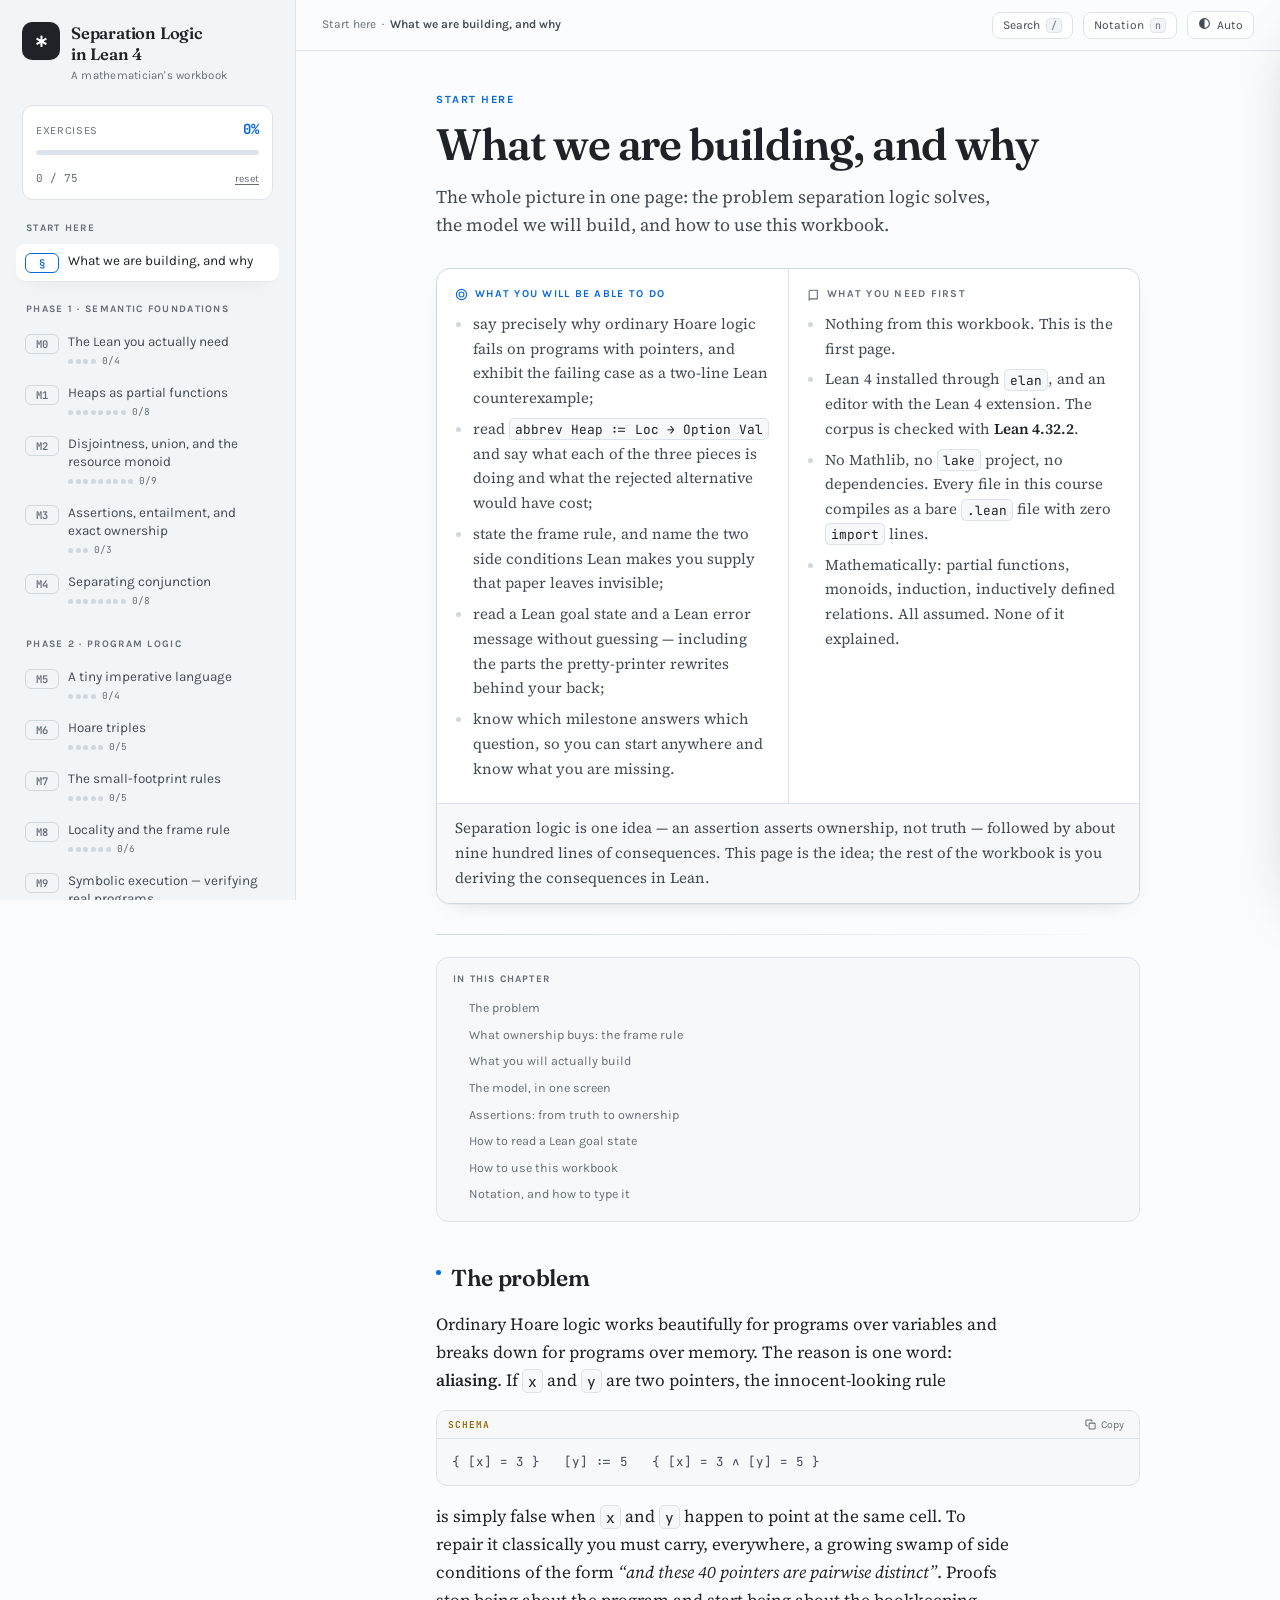
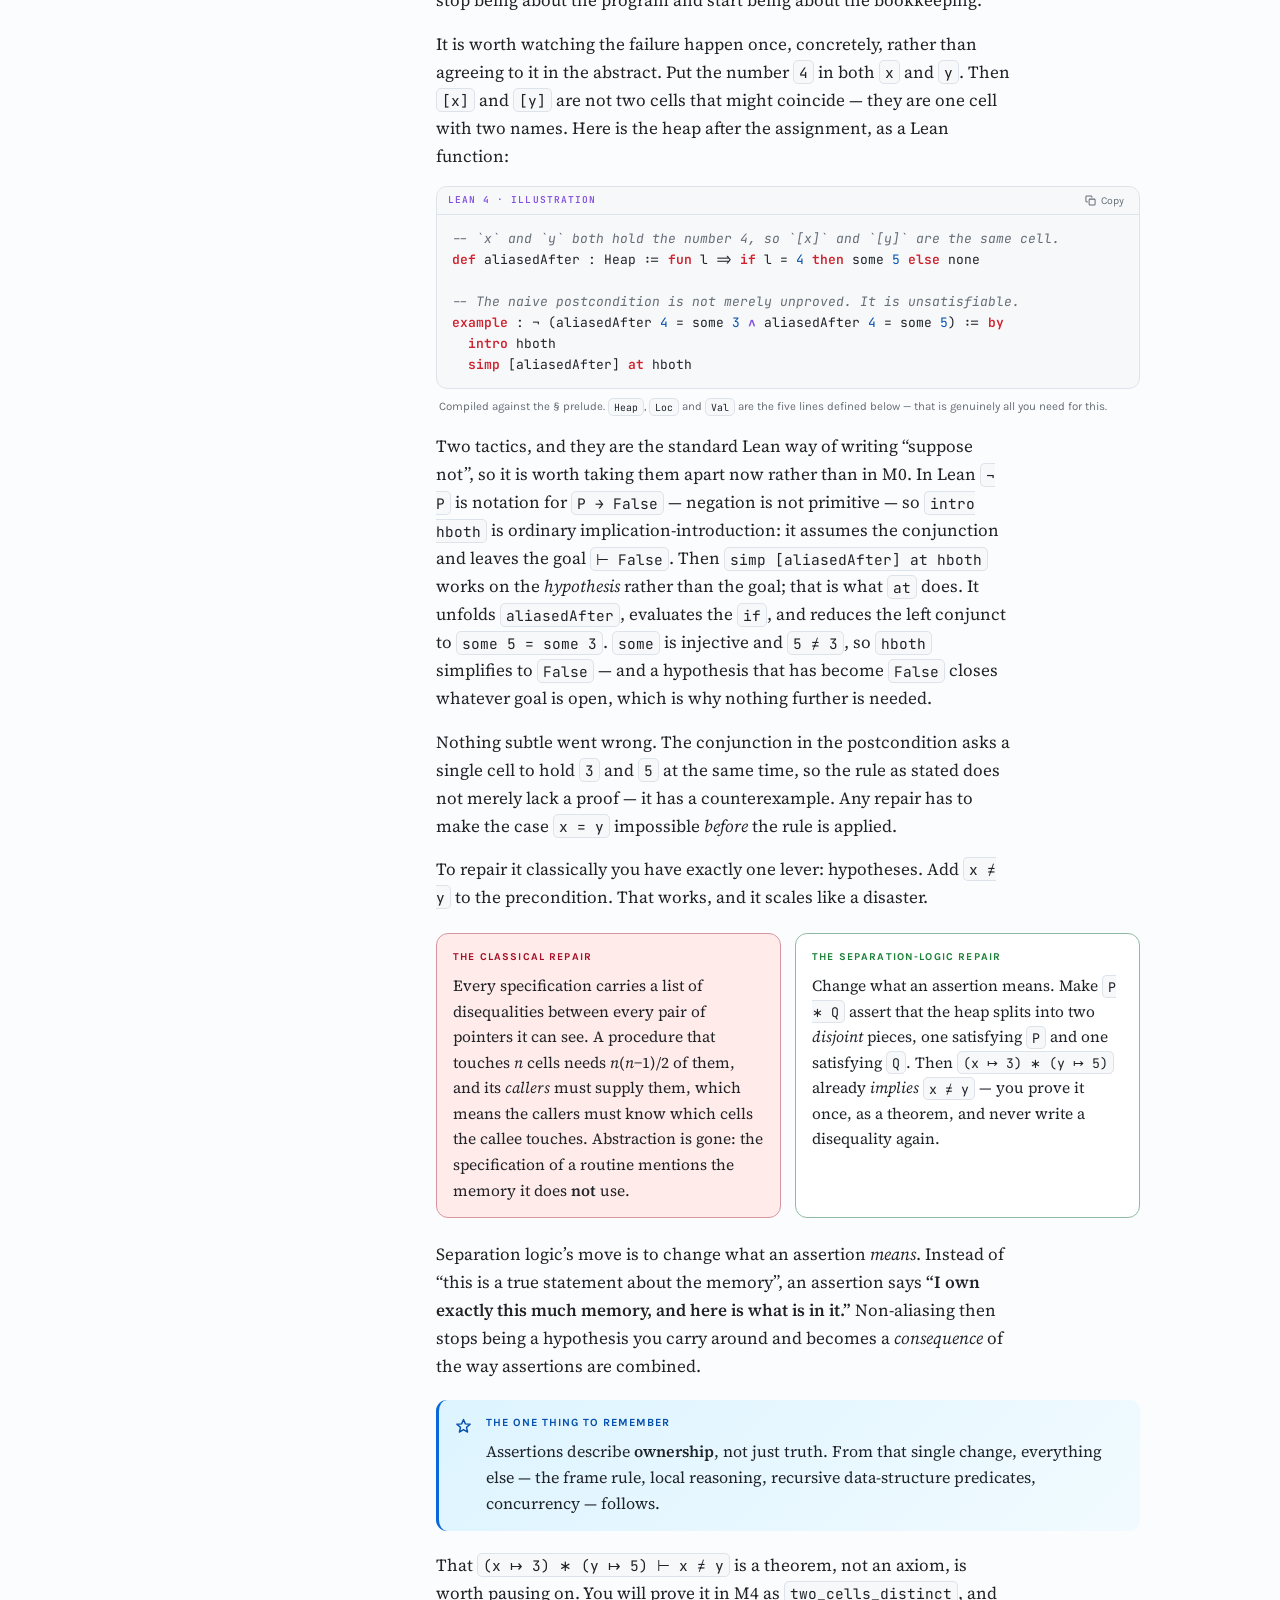
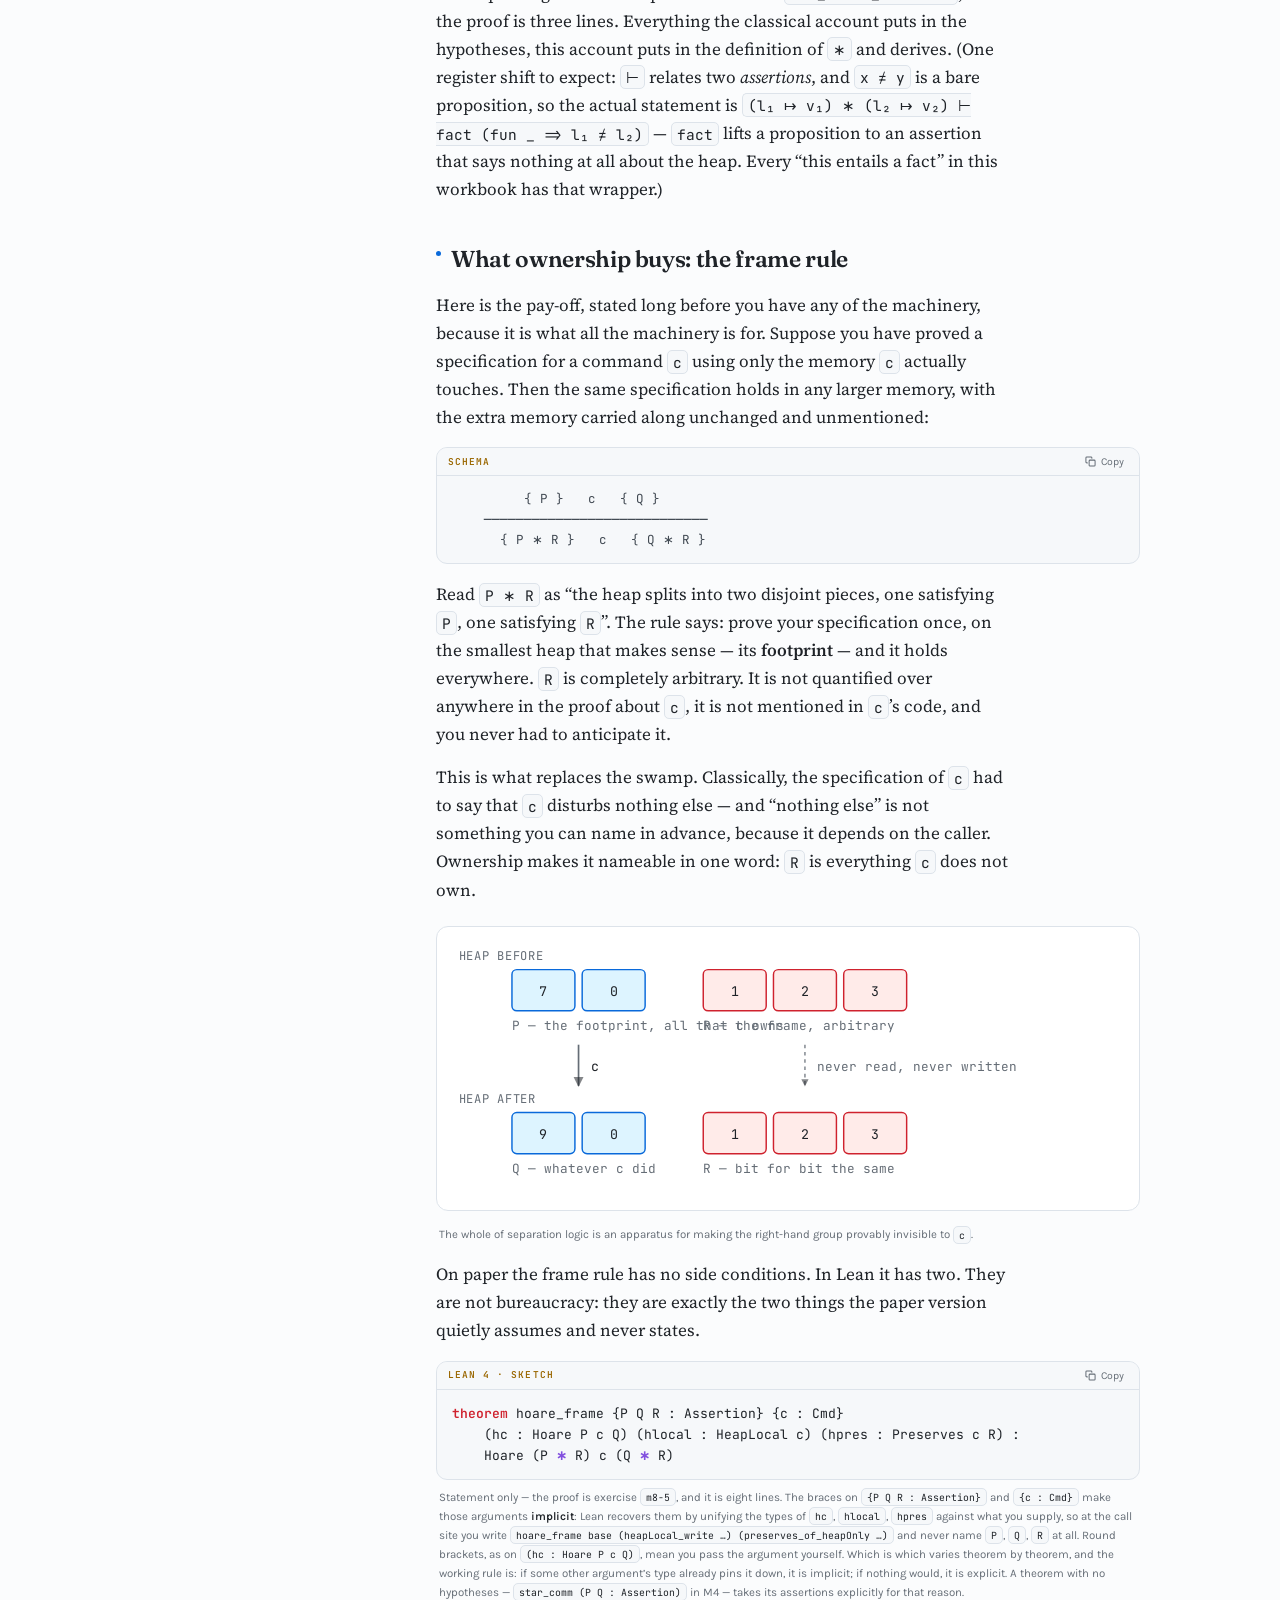
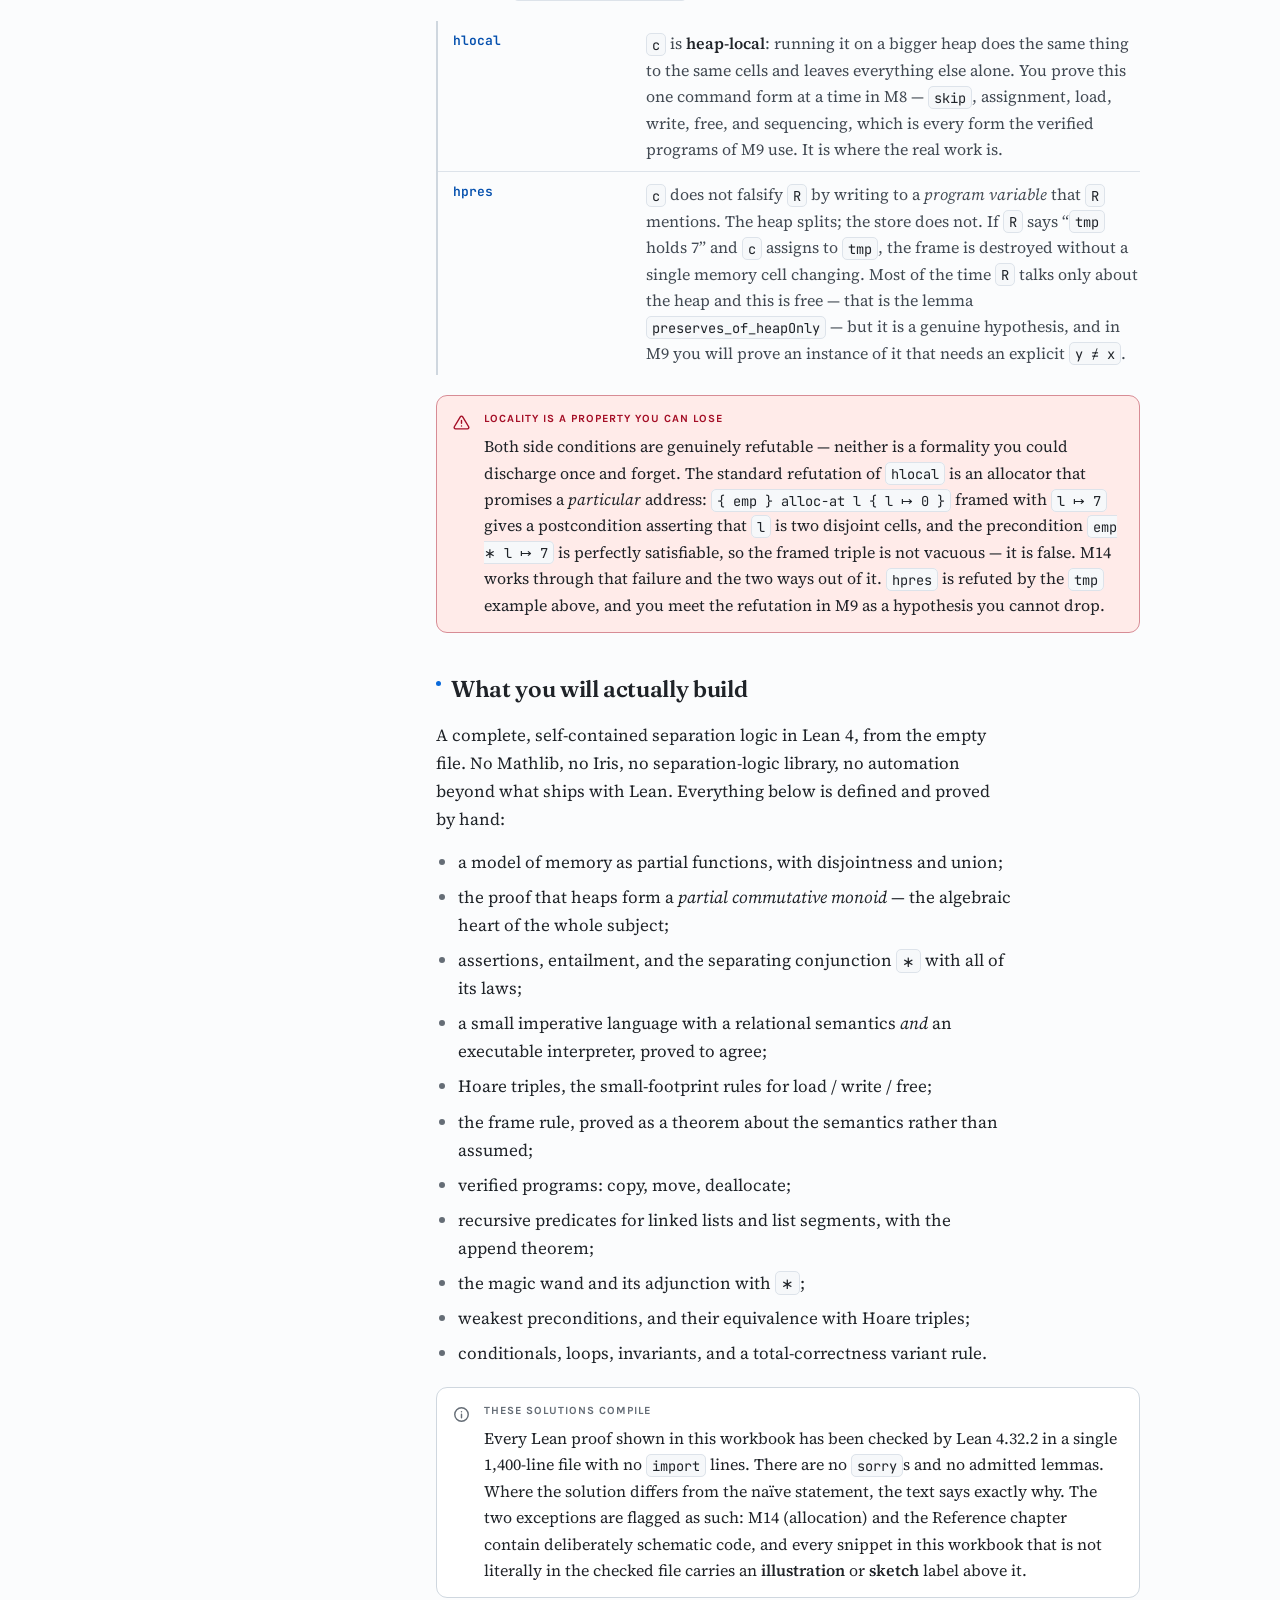
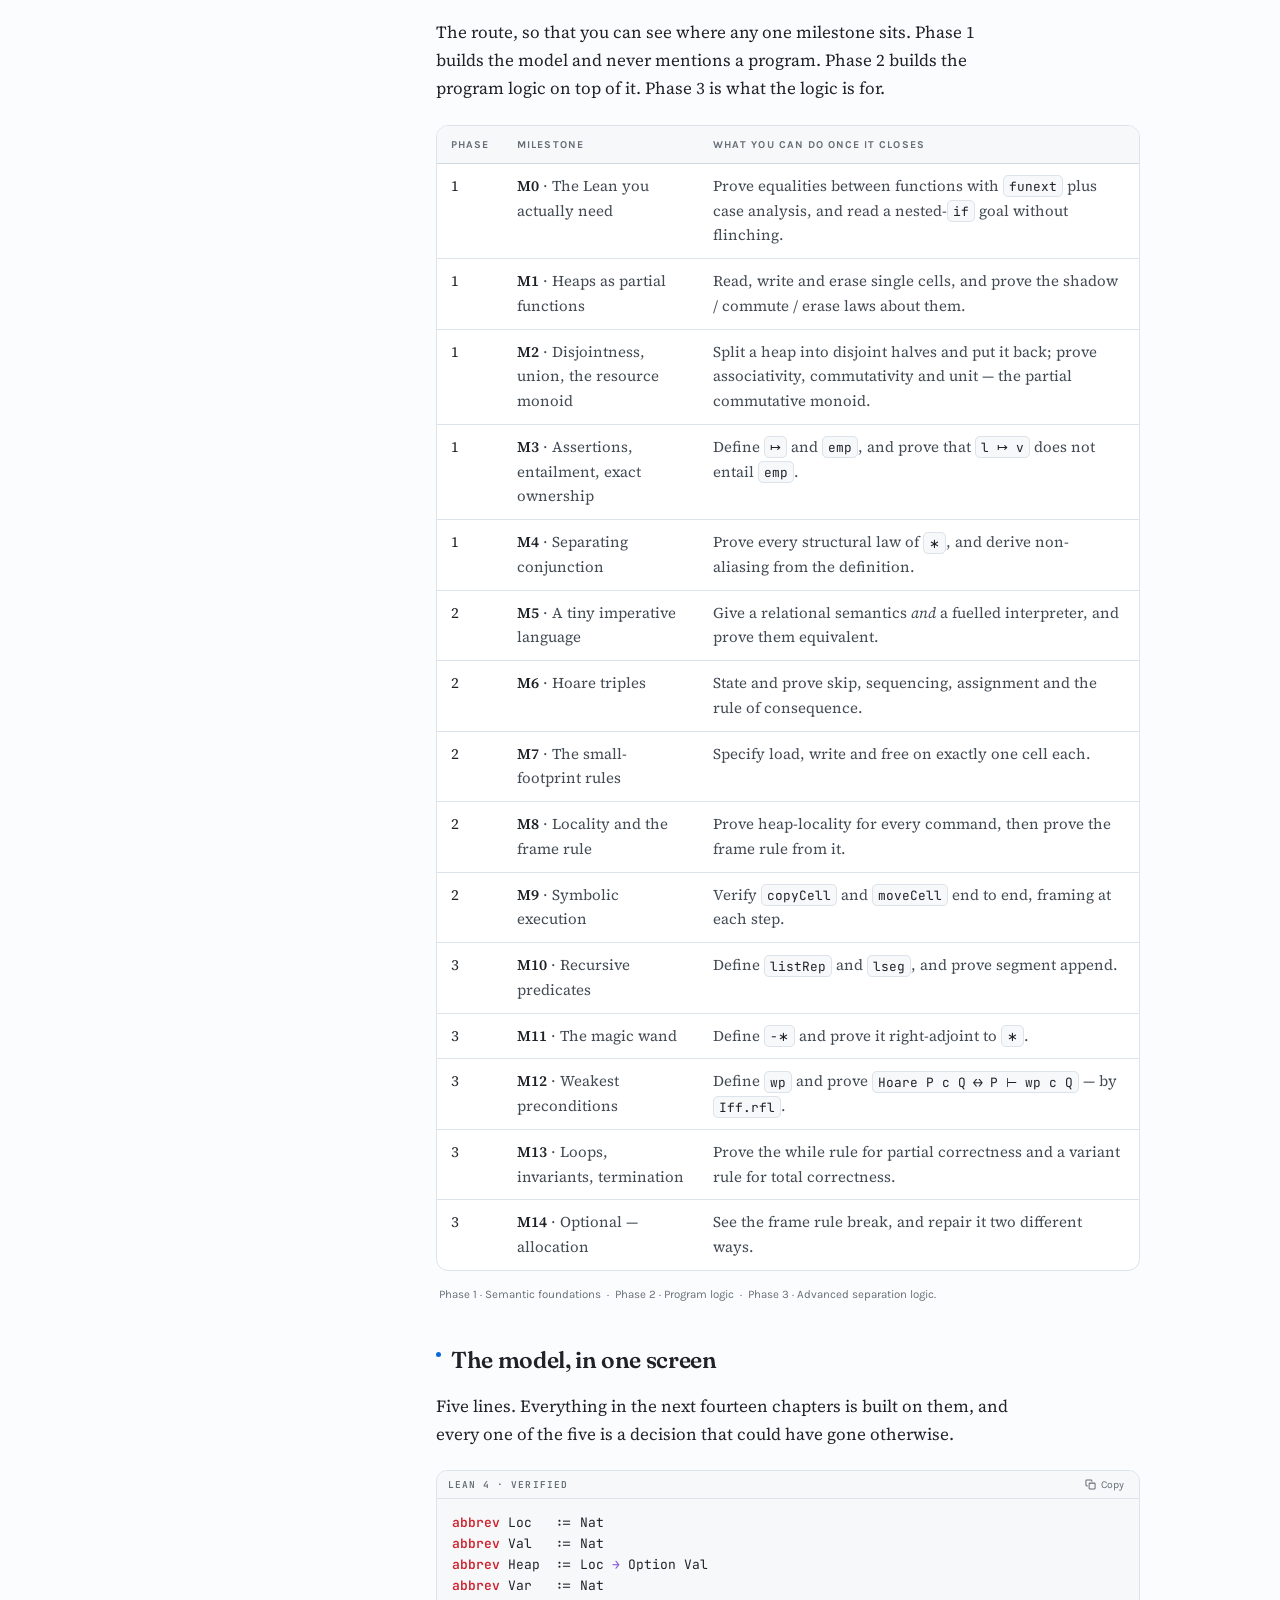
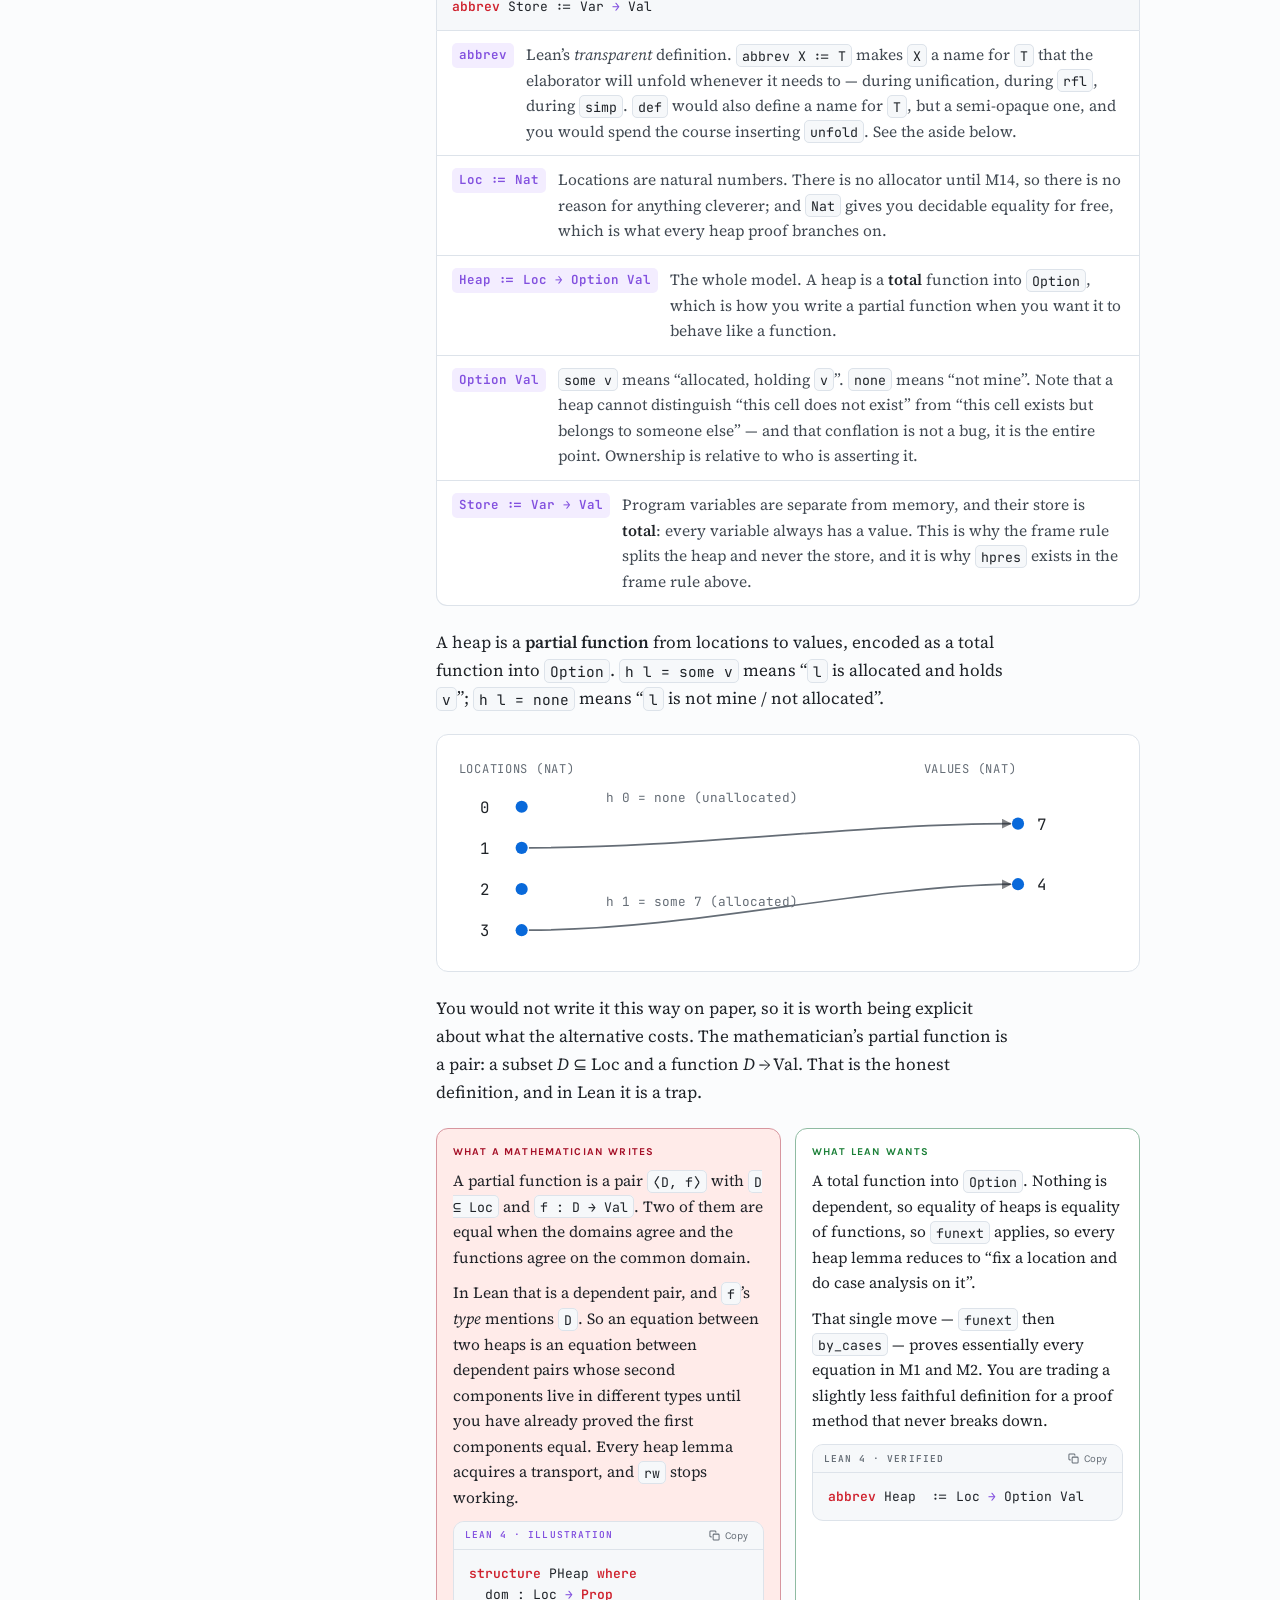
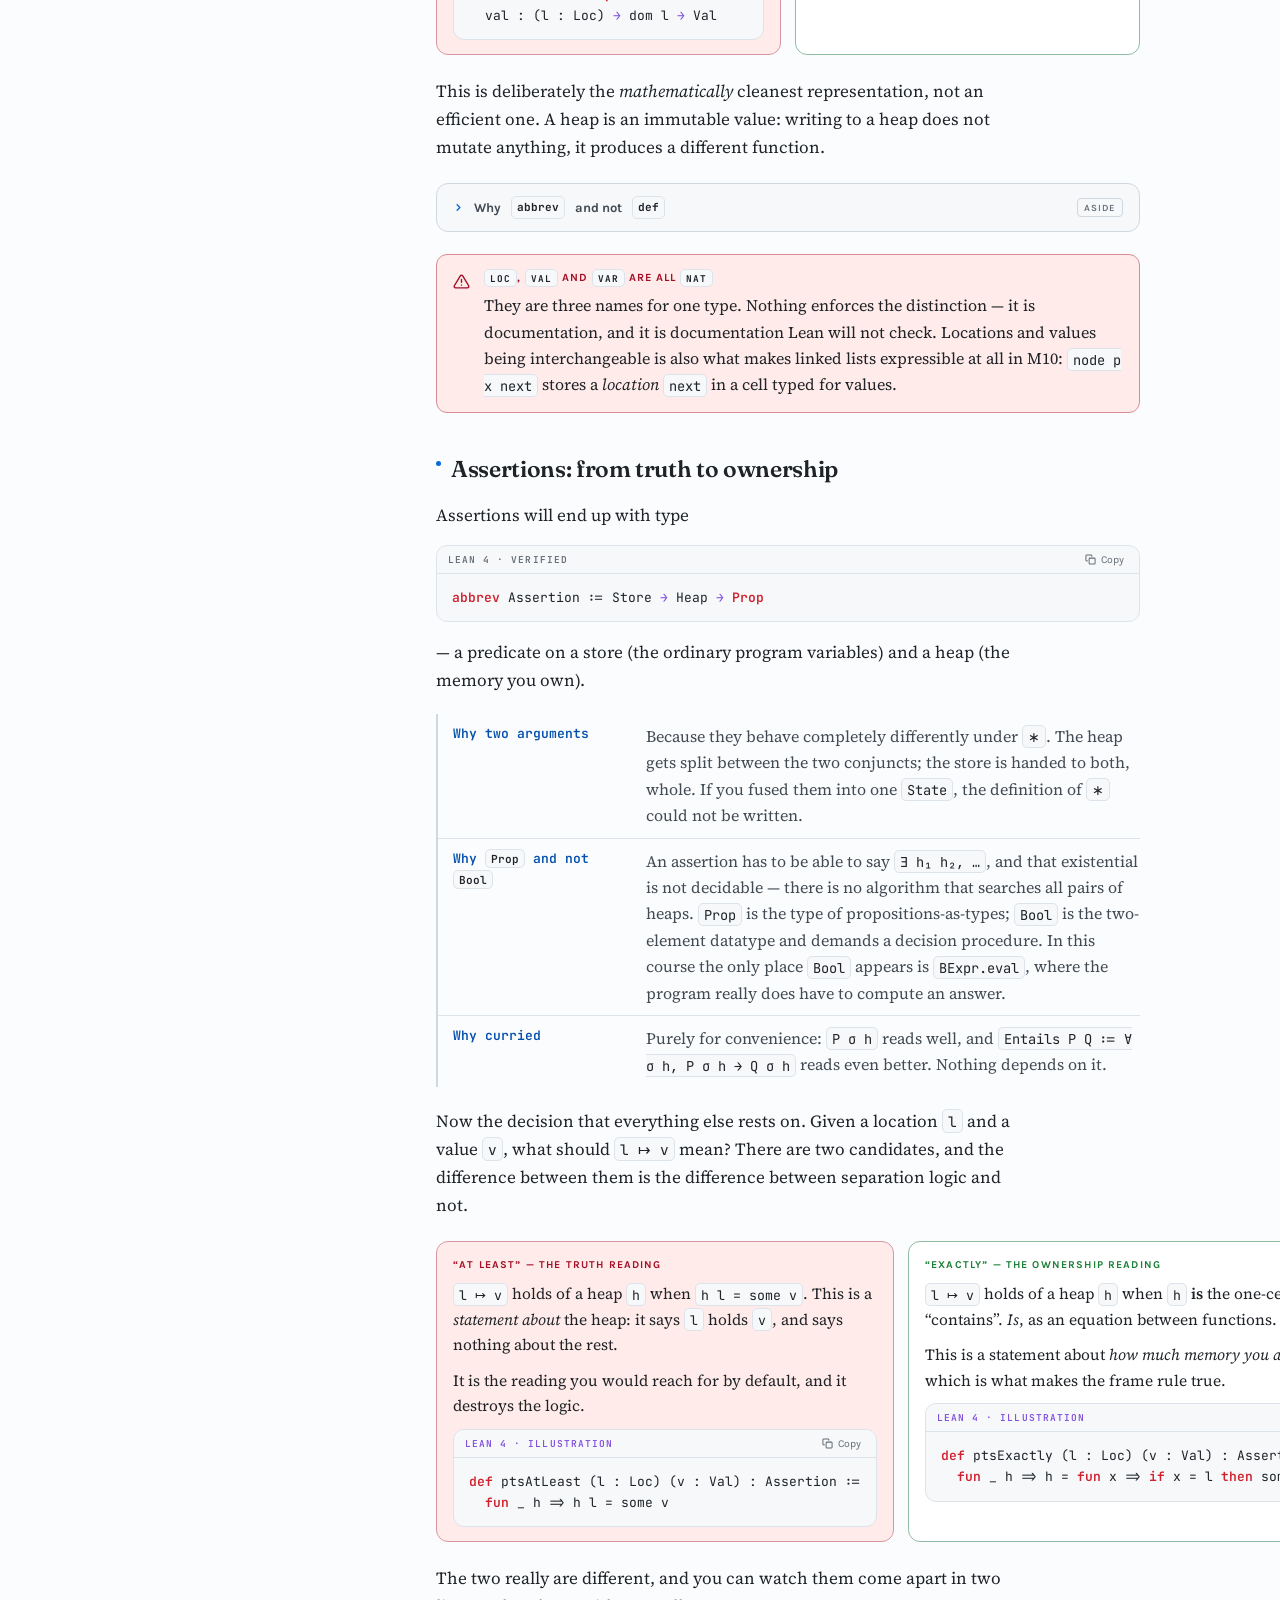
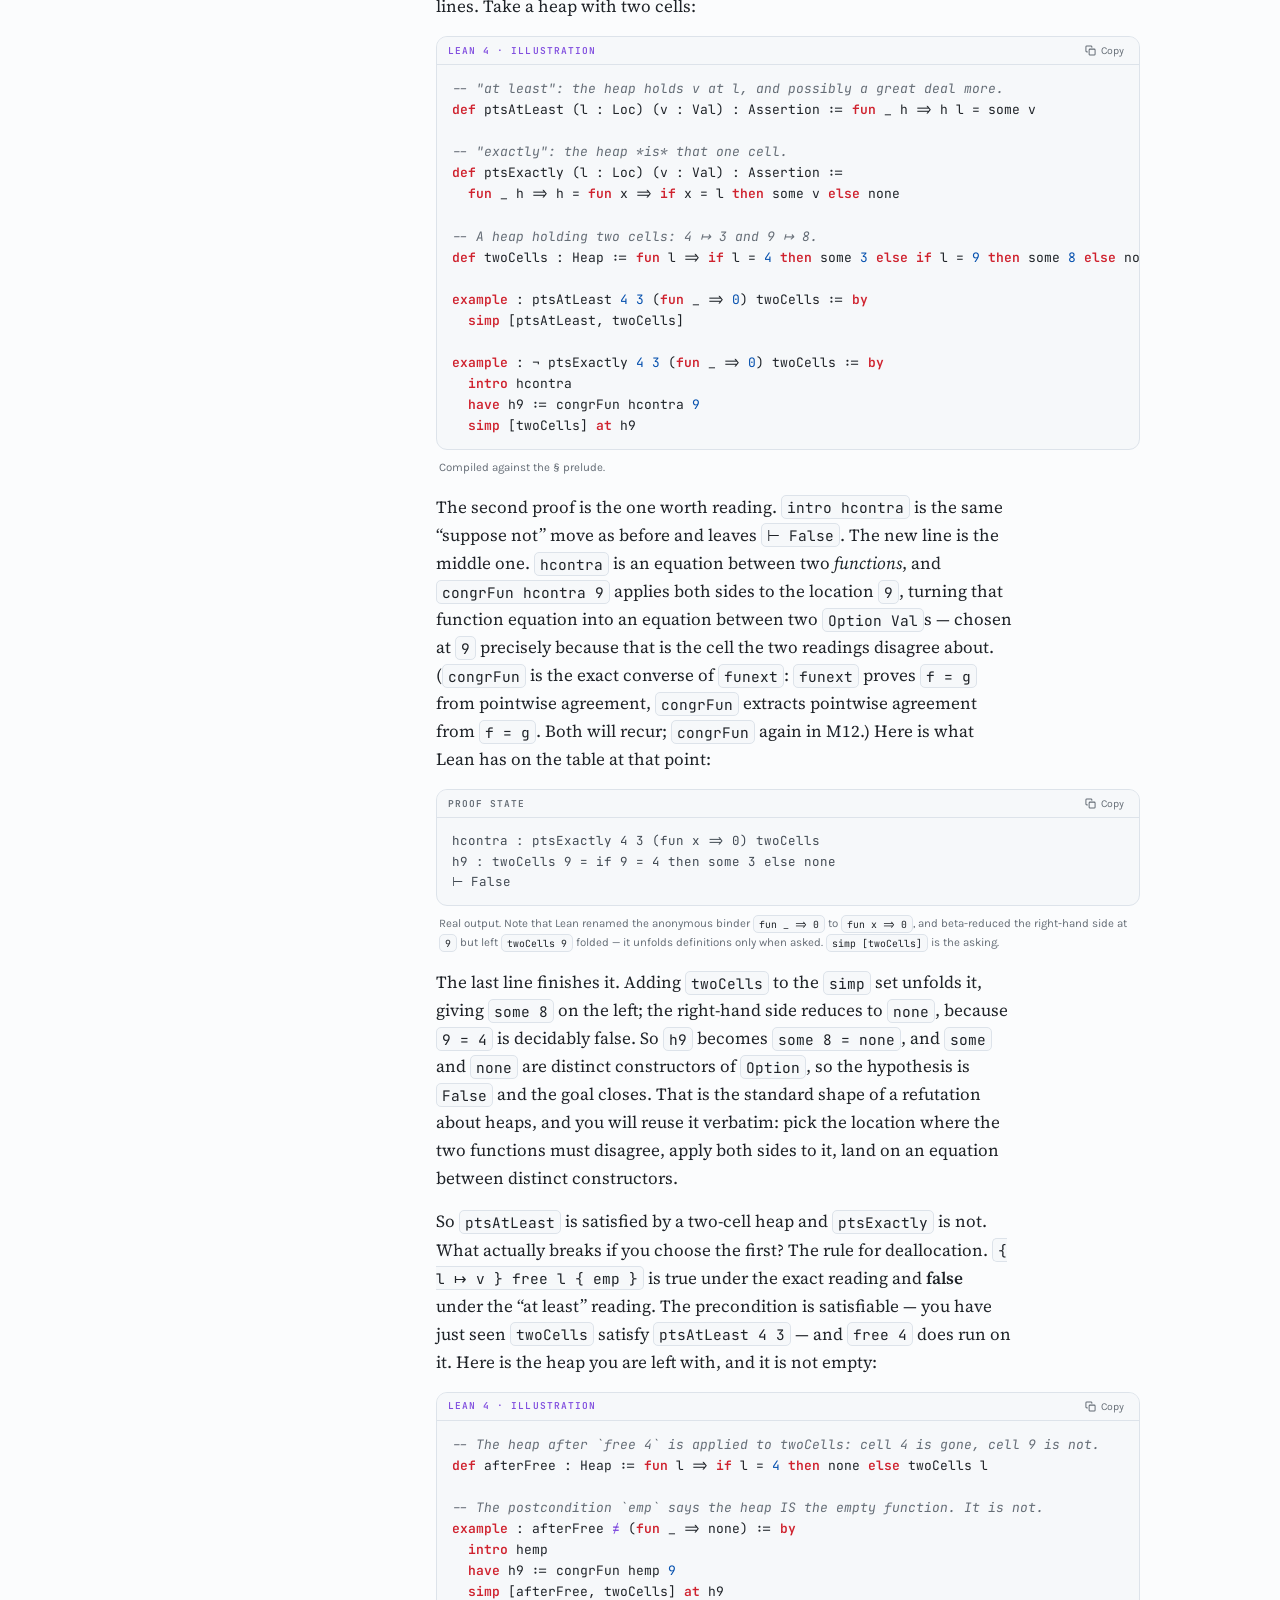
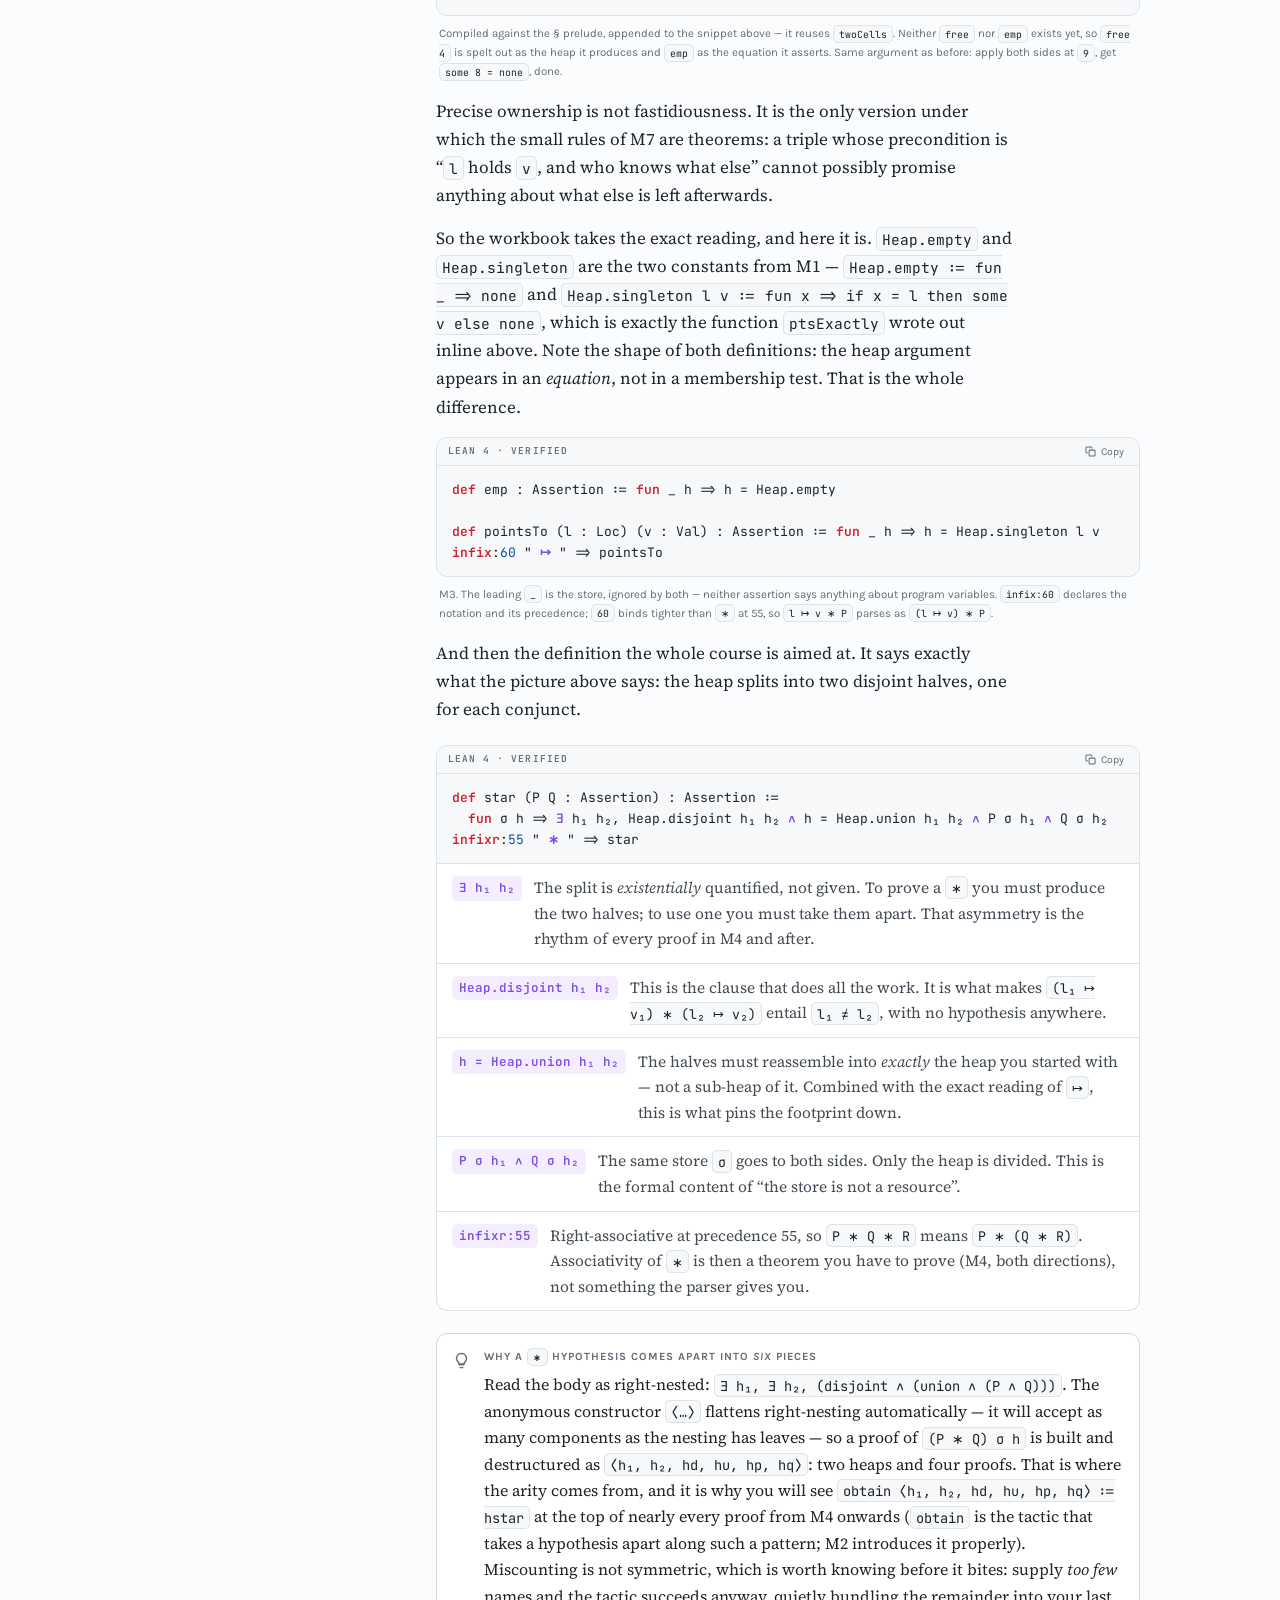
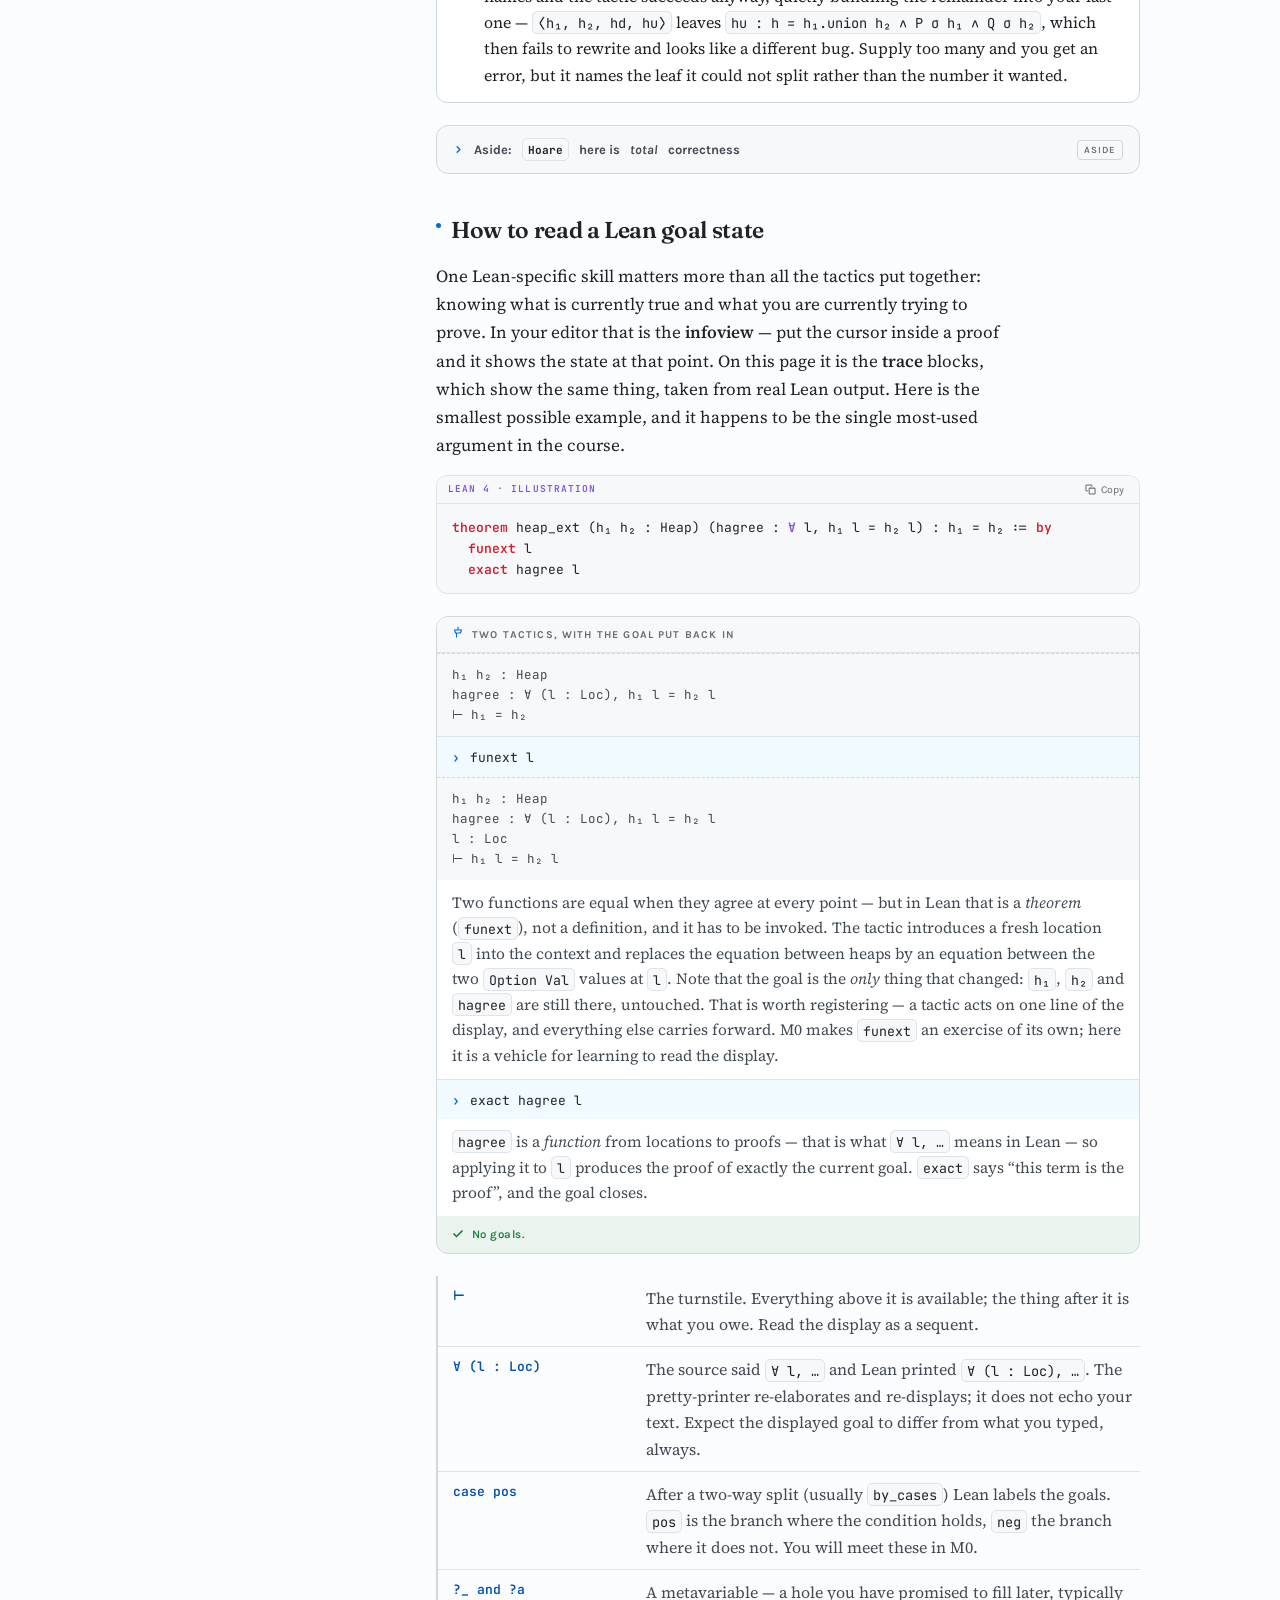
==== site/index.html @ a3e6400d "Separation logic workbook: multi-file site with deeply expanded chapters Converts the single 225 KB " ====
<!DOCTYPE html>
<html lang="en">
<head>
<meta charset="utf-8">
<meta name="viewport" content="width=device-width, initial-scale=1">
<title>Separation Logic in Lean — a mathematician's workbook</title>
<link rel="preconnect" href="https://fonts.googleapis.com">
<link rel="preconnect" href="https://fonts.gstatic.com" crossorigin>
<link href="https://fonts.googleapis.com/css2?family=Fraunces:opsz,wght@9..144,500;9..144,600;9..144,700&family=Source+Serif+4:ital,opsz,wght@0,8..60,400;0,8..60,600;1,8..60,400&family=Karla:wght@400;600;700&family=JetBrains+Mono:wght@400;600&display=swap" rel="stylesheet">
<link rel="stylesheet" href="assets/base.css">
<link rel="stylesheet" href="assets/blocks.css">
</head>
<body>

<div class="app">

  <aside class="rail" id="rail">
    <div class="brand">
      <div class="mark">∗</div>
      <div>
        <h1>Separation Logic<br>in Lean 4</h1>
        <p>A mathematician's workbook</p>
      </div>
    </div>

    <div class="prog">
      <div class="prog-top"><span>Exercises</span><b id="pct">0%</b></div>
      <div class="bar"><i id="pbar"></i></div>
      <div class="prog-top" style="margin-top:8px;text-transform:none;letter-spacing:0">
        <span id="pcount" style="font-family:var(--mono);font-size:11px">0 / 0</span>
        <button class="prog-reset" id="reset">reset</button>
      </div>
      <div id="storeNote" style="display:none;margin-top:8px;font-family:var(--sans);font-size:10px;color:var(--ink-3);line-height:1.4">
        Persistent storage unavailable here — progress lasts for this session only.
      </div>
    </div>

    <nav id="nav"></nav>
  </aside>

  <main class="main">
    <div class="topbar">
      <button class="tb-btn railToggle" id="railToggle" aria-label="Menu">☰</button>
      <div class="crumb" id="crumb"></div>
      <button class="tb-btn" id="find">Search <kbd>/</kbd></button>
      <button class="tb-btn" id="notation">Notation <kbd>n</kbd></button>
      <button class="tb-btn" id="theme"><span id="themeIcon"></span><span id="themeLabel">Auto</span></button>
      <div class="readbar"><i id="read"></i></div>
    </div>
    <div class="wrap" id="content"></div>
  </main>
</div>

<div class="scrim" id="scrim"></div>
<div class="finder" id="finder">
  <input id="q" placeholder="Search milestones, exercises, definitions…" autocomplete="off" spellcheck="false">
  <div class="hits" id="hits"></div>
</div>

<div class="drawer" id="drawer">
  <button class="dr-close" id="drClose" aria-label="Close">×</button>
  <h4>Notation</h4>
  <table>
    <tr><td>h l = some v</td><td>location <code>l</code> is allocated in <code>h</code> and holds <code>v</code></td></tr>
    <tr><td>h l = none</td><td>location <code>l</code> is not in <code>h</code></td></tr>
    <tr><td>emp</td><td>I own nothing</td></tr>
    <tr><td>l ↦ v</td><td>I own <b>exactly</b> the cell <code>l</code>, holding <code>v</code></td></tr>
    <tr><td>P ∗ Q</td><td>the heap splits into disjoint parts satisfying <code>P</code> and <code>Q</code></td></tr>
    <tr><td>P -∗ Q</td><td>give me a disjoint <code>P</code>-heap and the union satisfies <code>Q</code></td></tr>
    <tr><td>P ⊢ Q</td><td>every state satisfying <code>P</code> satisfies <code>Q</code></td></tr>
    <tr><td>P ⊣⊢ Q</td><td><code>P ⊢ Q</code> and <code>Q ⊢ P</code></td></tr>
    <tr><td>fact φ</td><td><code>φ</code> holds; says nothing about the heap &nbsp;(pairs with <code>∧</code>)</td></tr>
    <tr><td>pure φ</td><td><code>φ</code> holds <i>and</i> I own nothing &nbsp;(pairs with <code>∗</code>)</td></tr>
    <tr><td>⌜φ⌝</td><td>textbook notation for <code>pure φ</code></td></tr>
    <tr><td>Heap.disjoint h₁ h₂</td><td><code>∀ l, h₁ l = none ∨ h₂ l = none</code></td></tr>
    <tr><td>Heap.union h₁ h₂</td><td>left-biased union; total, but only used with a disjointness proof</td></tr>
    <tr><td>Hoare P c Q</td><td>from every <code>P</code>-state, <code>c</code> terminates safely in a <code>Q</code>-state</td></tr>
    <tr><td>PartialHoare P c Q</td><td><i>if</i> <code>c</code> terminates, it lands in <code>Q</code></td></tr>
    <tr><td>wp c Q</td><td>weakest precondition: states from which <code>c</code> safely reaches <code>Q</code></td></tr>
    <tr><td>HeapLocal c</td><td><code>c</code> ignores and preserves disjoint memory</td></tr>
    <tr><td>Preserves c R</td><td><code>c</code> cannot invalidate <code>R</code> by changing the store</td></tr>
  </table>

  <h4 style="margin-top:26px">Keyboard</h4>
  <table>
    <tr><td>/ &nbsp;or&nbsp; ⌘K</td><td>search everything</td></tr>
    <tr><td>→ &nbsp;/&nbsp; j</td><td>next milestone</td></tr>
    <tr><td>← &nbsp;/&nbsp; k</td><td>previous milestone</td></tr>
    <tr><td>e</td><td>expand every panel on the page</td></tr>
    <tr><td>n</td><td>notation drawer</td></tr>
    <tr><td>t</td><td>cycle theme: auto → light → dark</td></tr>
    <tr><td>Esc</td><td>close</td></tr>
  </table>

  <h4 style="margin-top:26px">About these solutions</h4>
  <p style="font-size:14px;color:var(--ink-2);margin:0">
    Every Lean proof in this workbook is machine-checked. The full corpus of milestones
    M0–M13 — 127 theorems — compiles as a single self-contained file under
    <b>Lean 4.32.2</b> with no <code>import</code>s, no Mathlib, and zero <code>sorry</code>s.
    Where a statement in the original syllabus was unprovable as written, the corrected
    statement is given and the reason is explained in the surrounding text.
  </p>
</div>

<!-- ======================================================================
     Content. One file per chapter; each calls registerChapter().
     Order here is the order in the sidebar. Plain <script> tags (not
     modules) so the site also works when opened directly from disk.
     ====================================================================== -->
<script src="assets/app.js"></script>
<script src="content/00-overview.js"></script>
<script src="content/01-m0.js"></script>
<script src="content/02-m1.js"></script>
<script src="content/03-m2.js"></script>
<script src="content/04-m3.js"></script>
<script src="content/05-m4.js"></script>
<script src="content/06-m5.js"></script>
<script src="content/07-m6.js"></script>
<script src="content/08-m7.js"></script>
<script src="content/09-m8.js"></script>
<script src="content/10-m9.js"></script>
<script src="content/11-m10.js"></script>
<script src="content/12-m11.js"></script>
<script src="content/13-m12.js"></script>
<script src="content/14-m13.js"></script>
<script src="content/15-m14.js"></script>
<script src="content/16-ref.js"></script>
<script>window.__boot && window.__boot();</script>
</body>
</html>
---- site/assets/base.css ----
:root{
  --paper:#FBFCFD; --paper-2:#F2F5F8; --card:#FFFFFF; --card-2:#F6F8FA;
  --ink:#1F2328; --ink-2:#424A53; --ink-3:#656D76;
  --line:#DDE3EA; --line-2:#CFD7DF;
  --accent:#0969DA; --accent-soft:#DDF4FF; --accent-ink:#0550AE;
  --rust:#CF222E; --rust-soft:#FFEBE9; --rust-ink:#A40E26;
  --gold:#9A6700; --gold-soft:#FFF8C5;
  --violet:#8250DF; --violet-soft:#F3EDFF;
  --green:#1A7F37;
  --code-bg:#F6F8FA; --code-ink:#1F2328;
  --tk-kw:#CF222E; --tk-op:#8250DF; --tk-cm:#656D76; --tk-num:#0550AE;
  --sel:#0969DA22;
  --on-accent:#FFFFFF;
  --shadow:0 1px 0 rgba(31,35,40,.04), 0 8px 24px -16px rgba(31,35,40,.28);
  --shadow-lg:0 24px 60px -28px rgba(31,35,40,.40);
  --display:"Fraunces",Georgia,"Times New Roman",serif;
  --serif:"Source Serif 4",Georgia,"Iowan Old Style",serif;
  --sans:"Karla",-apple-system,BlinkMacSystemFont,"Segoe UI",system-ui,sans-serif;
  --mono:"JetBrains Mono","SF Mono",Menlo,Consolas,monospace;
}
/* ============ palette · dark (GitHub-dark) ============ */
:root[data-theme="dark"]{
  --paper:#0D1117; --paper-2:#010409; --card:#161B22; --card-2:#1C2128;
  --ink:#E6EDF3; --ink-2:#C3CDD9; --ink-3:#8B949E;
  --line:#21262D; --line-2:#30363D;
  --accent:#58A6FF; --accent-soft:#132741; --accent-ink:#79C0FF;
  --rust:#F85149; --rust-soft:#2C1618; --rust-ink:#FF7B72;
  --gold:#D29922; --gold-soft:#2C2413;
  --violet:#D2A8FF; --violet-soft:#241C33;
  --green:#3FB950;
  --code-bg:#161B22; --code-ink:#E6EDF3;
  --tk-kw:#FF7B72; --tk-op:#D2A8FF; --tk-cm:#8B949E; --tk-num:#79C0FF;
  --sel:#58A6FF26;
  --on-accent:#0D1117;
  --shadow:0 0 0 1px rgba(255,255,255,.02), 0 8px 24px -14px rgba(1,4,9,.9);
  --shadow-lg:0 28px 70px -30px rgba(1,4,9,.95);
}
*{box-sizing:border-box}
html{scroll-behavior:smooth}
body{
  margin:0;background:var(--paper);color:var(--ink);
  font-family:var(--serif);font-size:17px;line-height:1.65;
  -webkit-font-smoothing:antialiased;font-optical-sizing:auto;
}
::selection{background:var(--sel)}
@media (prefers-reduced-motion:reduce){html{scroll-behavior:auto}*{transition:none!important;animation:none!important}}

/* ---------- layout ---------- */
.app{display:grid;grid-template-columns:296px minmax(0,1fr);min-height:100vh}
.rail{
  position:sticky;top:0;height:100vh;overflow-y:auto;overscroll-behavior:contain;
  background:var(--paper-2);border-right:1px solid var(--line);padding:22px 16px 60px;
}
.rail::-webkit-scrollbar{width:8px}
.rail::-webkit-scrollbar-thumb{background:var(--line-2);border-radius:8px}
.main{min-width:0;position:relative}
.wrap{max-width:772px;margin:0 auto;padding:40px 34px 140px}

/* ---------- brand ---------- */
.brand{display:flex;gap:11px;align-items:flex-start;margin-bottom:20px;padding:0 6px}
.mark{
  flex:0 0 auto;width:38px;height:38px;border-radius:10px;display:grid;place-items:center;
  background:var(--ink);color:var(--paper);font-family:var(--mono);font-size:17px;font-weight:700;
  letter-spacing:-.5px;box-shadow:var(--shadow)
}
:root[data-theme="dark"] .mark{background:var(--accent);color:var(--on-accent)}
.brand h1{font-family:var(--display);font-size:16.5px;line-height:1.25;margin:1px 0 2px;font-weight:600;letter-spacing:-.2px}
.brand p{margin:0;font-family:var(--sans);font-size:11.5px;color:var(--ink-3);letter-spacing:.02em}

/* ---------- progress ---------- */
.prog{margin:0 6px 20px;padding:12px 13px;background:var(--card);border:1px solid var(--line);border-radius:11px}
.prog-top{display:flex;justify-content:space-between;align-items:baseline;font-family:var(--sans);font-size:11px;color:var(--ink-3);letter-spacing:.06em;text-transform:uppercase}
.prog-top b{font-family:var(--mono);font-size:14px;color:var(--accent);letter-spacing:0}
.bar{height:5px;background:var(--line);border-radius:4px;margin-top:9px;overflow:hidden}
.bar>i{display:block;height:100%;background:var(--accent);border-radius:4px;transition:width .35s cubic-bezier(.16,1,.3,1)}
.prog-reset{margin-top:9px;font-family:var(--sans);font-size:10.5px;color:var(--ink-3);background:none;border:0;padding:0;cursor:pointer;text-decoration:underline;text-underline-offset:2px}
.prog-reset:hover{color:var(--rust)}

/* ---------- nav ---------- */
.phase{font-family:var(--sans);font-size:10px;letter-spacing:.13em;text-transform:uppercase;color:var(--ink-3);margin:20px 10px 7px;font-weight:700}
.nav-item{
  display:grid;grid-template-columns:34px 1fr;gap:9px;align-items:start;width:100%;text-align:left;
  padding:8px 9px;border:0;background:none;border-radius:9px;cursor:pointer;color:var(--ink-2);
  font-family:var(--sans);font-size:13.5px;line-height:1.35;transition:background .13s,color .13s
}
.nav-item:hover{background:var(--card-2);color:var(--ink)}
.nav-item.on{background:var(--card);color:var(--ink);box-shadow:var(--shadow)}
.nav-item.on .n-num{color:var(--accent);border-color:var(--accent)}
.n-num{
  font-family:var(--mono);font-size:10.5px;font-weight:600;color:var(--ink-3);
  border:1px solid var(--line-2);border-radius:6px;padding:2px 0;text-align:center;margin-top:1px
}
.n-body{min-width:0}
.n-title{display:block}
.n-meta{display:flex;align-items:center;gap:6px;margin-top:4px}
.n-dots{display:flex;gap:2.5px}
.n-dot{width:5px;height:5px;border-radius:50%;background:var(--line-2)}
.n-dot.done{background:var(--green)}
.n-frac{font-family:var(--mono);font-size:9.5px;color:var(--ink-3)}

/* ---------- topbar ---------- */
.topbar{
  position:sticky;top:0;z-index:30;display:flex;align-items:center;gap:10px;
  padding:11px 26px;background:color-mix(in srgb,var(--paper) 88%,transparent);
  backdrop-filter:saturate(1.5) blur(12px);border-bottom:1px solid var(--line)
}
.crumb{font-family:var(--sans);font-size:12px;color:var(--ink-3);flex:1;min-width:0;
  white-space:nowrap;overflow:hidden;text-overflow:ellipsis}
.crumb b{color:var(--ink-2);font-weight:600}
.tb-btn{
  display:inline-flex;align-items:center;gap:6px;font-family:var(--sans);font-size:12px;
  color:var(--ink-2);background:var(--card);border:1px solid var(--line);border-radius:8px;
  padding:5px 10px;cursor:pointer;transition:.13s
}
.tb-btn:hover{border-color:var(--line-2);color:var(--ink)}
.tb-btn svg{flex:0 0 auto}
.tb-btn kbd{font-family:var(--mono);font-size:10px;color:var(--ink-3);border:1px solid var(--line);
  border-radius:4px;padding:0 4px;background:var(--paper-2)}
.readbar{position:absolute;left:0;right:0;bottom:-1px;height:2px;background:transparent}
.readbar>i{display:block;height:100%;background:var(--accent);width:0}

/* ---------- lesson head ---------- */
.lead{margin-bottom:30px}
.kicker{font-family:var(--sans);font-size:11px;letter-spacing:.14em;text-transform:uppercase;
  color:var(--accent);font-weight:700;margin-bottom:12px}
h2.title{
  font-family:var(--display);font-weight:600;font-size:clamp(30px,4.6vw,44px);line-height:1.08;
  letter-spacing:-.024em;margin:0 0 14px;color:var(--ink)
}
.blurb{font-size:18px;color:var(--ink-2);margin:0;max-width:60ch;line-height:1.55}
.rule{height:1px;background:linear-gradient(90deg,var(--line-2),transparent);margin:30px 0 4px}

/* ---------- prose ---------- */
.wrap h3{
  font-family:var(--display);font-size:23px;font-weight:600;letter-spacing:-.015em;
  margin:38px 0 12px;color:var(--ink);position:relative;padding-left:15px
}
.wrap h3::before{content:"";position:absolute;left:0;top:.44em;width:5px;height:5px;border-radius:50%;background:var(--accent)}
.wrap h4{font-family:var(--sans);font-size:12.5px;font-weight:700;letter-spacing:.08em;text-transform:uppercase;
  color:var(--ink-3);margin:26px 0 9px}
.wrap p{margin:0 0 15px;max-width:64ch}
.wrap ul,.wrap ol{margin:0 0 16px;padding-left:22px;max-width:64ch}
.wrap li{margin-bottom:7px}
.wrap li::marker{color:var(--ink-3)}
.wrap b{font-weight:600;color:var(--ink)}
/* inline code only */
code{font-family:var(--mono);font-size:.855em;background:var(--code-bg);color:var(--code-ink);
  padding:1.5px 5px;border-radius:5px;border:1px solid var(--line);
  white-space:normal;overflow-wrap:anywhere}
/* code inside a block must NOT inherit the inline chrome, and must keep its newlines */
pre code, .cb pre code{
  display:block;background:none;border:0;padding:0;border-radius:0;
  font-size:inherit;color:inherit;white-space:pre;overflow-wrap:normal;word-break:normal}
blockquote{
  margin:20px 0;padding:15px 20px;border-left:3px solid var(--accent);background:var(--accent-soft);
  border-radius:0 10px 10px 0;font-size:17px;color:var(--ink)
}
blockquote code{background:color-mix(in srgb,var(--card) 70%,transparent)}
.sec-head{
  display:flex;align-items:center;gap:11px;margin:42px 0 16px;font-family:var(--sans);
  font-size:11px;font-weight:700;letter-spacing:.14em;text-transform:uppercase;color:var(--accent-ink)
}
.sec-head::after{content:"";flex:1;height:1px;background:var(--line)}

/* ---------- code ---------- */
.cb{margin:16px 0;border:1px solid var(--line);border-radius:11px;overflow:hidden;background:var(--code-bg)}
.cb-bar{display:flex;align-items:center;justify-content:space-between;padding:5px 11px;
  border-bottom:1px solid var(--line);background:var(--card-2)}
.cb-lang{font-family:var(--mono);font-size:9.5px;letter-spacing:.11em;text-transform:uppercase;color:var(--ink-3)}
.cb-lang.txt{color:var(--gold)}
.cb-lang{font-weight:600}
.copy{display:inline-flex;align-items:center;gap:5px;font-family:var(--sans);font-size:10.5px;color:var(--ink-3);
  background:none;border:0;cursor:pointer;padding:2px 4px;border-radius:5px}
.copy:hover{color:var(--accent);background:var(--accent-soft)}
.copy.ok{color:var(--accent)}
.cb pre{margin:0;padding:13px 15px;overflow-x:auto;font-family:var(--mono);font-size:13px;
  line-height:1.62;color:var(--code-ink);tab-size:2;white-space:pre}
.cb pre.txt{color:var(--ink-2);font-size:12.5px}
.cb pre::-webkit-scrollbar{height:8px}
.cb pre::-webkit-scrollbar-thumb{background:var(--line-2);border-radius:8px}
.tk-kw{color:var(--tk-kw);font-weight:600}
.tk-op{color:var(--tk-op);font-weight:600}
.tk-cm{color:var(--tk-cm);font-style:italic}
.tk-num{color:var(--tk-num)}
.cap{font-family:var(--sans);font-size:11.5px;color:var(--ink-3);margin:-8px 0 16px;padding-left:3px}

/* ---------- notes ---------- */
.note{display:grid;grid-template-columns:20px 1fr;gap:11px;margin:20px 0;padding:14px 16px;
  border-radius:11px;border:1px solid var(--line-2);background:var(--card);font-size:16px}
.note .ic{color:var(--ink-3);margin-top:2px}
.note .nt{font-family:var(--sans);font-size:11px;font-weight:700;letter-spacing:.09em;
  text-transform:uppercase;color:var(--ink-3);margin-bottom:5px}
.note p{margin:0;max-width:none}
.note.warn{border-color:color-mix(in srgb,var(--rust) 45%,var(--line));background:var(--rust-soft)}
.note.warn .ic,.note.warn .nt{color:var(--rust-ink)}
.note.key{border:0;background:linear-gradient(135deg,var(--accent-soft),color-mix(in srgb,var(--accent-soft) 40%,var(--card)));
  border-left:3px solid var(--accent)}
.note.key .ic,.note.key .nt{color:var(--accent-ink)}
.dod{margin:34px 0 8px;padding:15px 17px;border:1px dashed var(--line-2);border-radius:11px;background:var(--card-2)}
.dod .nt{font-family:var(--sans);font-size:11px;font-weight:700;letter-spacing:.09em;text-transform:uppercase;
  color:var(--accent);margin-bottom:6px;display:flex;align-items:center;gap:7px}
.dod p{margin:0;font-size:16px;color:var(--ink-2)}

/* ---------- diagrams ---------- */
.dgwrap{margin:22px 0;padding:16px 12px;background:var(--card);border:1px solid var(--line);border-radius:12px}
.dgwrap svg{display:block;width:100%;height:auto}
.dg text{font-family:var(--mono);fill:var(--ink-2)}
.dg .dg-lab{font-size:10px;fill:var(--ink-3);letter-spacing:.06em;text-transform:uppercase}
.dg .dg-t{font-size:13px;fill:var(--ink)}
.dg .dg-t.sm{font-size:11px}
.dg .dg-note{font-size:10.5px;fill:var(--ink-3)}
.dg .dg-box{fill:var(--card-2);stroke:var(--line-2);stroke-width:1.2}
.dg .dg-box.a{fill:var(--accent-soft);stroke:var(--accent)}
.dg .dg-box.b{fill:var(--rust-soft);stroke:var(--rust)}
.dg .dg-box.c{fill:var(--gold-soft);stroke:var(--gold)}
.dg .dg-arr{fill:none;stroke:var(--ink-3);stroke-width:1.4;marker-end:url(#ah)}
.dg .dg-arr.thin{stroke-width:1;stroke-dasharray:3 3}
.dg .dg-dot circle{fill:var(--accent)}
.dg .dg-cells rect{stroke-width:1.2}
.dg .dg-cells rect.a{fill:var(--accent-soft);stroke:var(--accent)}
.dg .dg-cells rect.b{fill:var(--rust-soft);stroke:var(--rust)}

/* ---------- exercises ---------- */
.ex{margin:18px 0;border:1px solid var(--line-2);border-radius:13px;background:var(--card);
  box-shadow:var(--shadow);overflow:hidden;transition:border-color .2s}
.ex.done{border-color:color-mix(in srgb,var(--green) 45%,var(--line))}
.ex-top{display:flex;gap:11px;align-items:flex-start;padding:14px 16px 12px}
.ck{flex:0 0 auto;width:21px;height:21px;border-radius:6px;border:1.6px solid var(--line-2);
  background:var(--paper);cursor:pointer;display:grid;place-items:center;color:transparent;
  transition:.15s;margin-top:1px}
.ck:hover{border-color:var(--accent)}
.ex.done .ck{background:var(--green);border-color:var(--green);color:var(--on-accent)}
:root[data-theme="dark"] .ex.done .ck{color:#0D1117}
.ex-name{font-family:var(--mono);font-size:14px;font-weight:600;color:var(--ink);letter-spacing:-.01em}
.ex.done .ex-name{color:var(--ink-2)}
.ex-tag{font-family:var(--sans);font-size:9.5px;font-weight:700;letter-spacing:.1em;text-transform:uppercase;
  color:var(--gold);background:var(--gold-soft);border-radius:4px;padding:1.5px 5px;margin-left:8px;
  vertical-align:2px}
.ex-why{font-size:15.5px;color:var(--ink-2);margin:7px 0 0;max-width:60ch}
.ex-body{padding:0 16px 14px}
.ex .cb{margin:12px 0 0}
.reveals{display:flex;flex-wrap:wrap;gap:7px;padding:0 16px 14px}
.rv{font-family:var(--sans);font-size:11.5px;font-weight:600;letter-spacing:.02em;padding:5px 11px;
  border-radius:7px;border:1px solid var(--line-2);background:var(--paper);color:var(--ink-2);cursor:pointer;
  display:inline-flex;align-items:center;gap:6px;transition:.13s}
.rv:hover{border-color:var(--accent);color:var(--accent-ink)}
.rv.on{background:var(--accent);border-color:var(--accent);color:var(--on-accent)}
.rv.hint.on{background:var(--gold);border-color:var(--gold);color:var(--on-accent)}
.rv.sol.on{background:var(--violet);border-color:var(--violet);color:var(--on-accent)}
.panel{display:none;padding:0 16px 16px;animation:fade .25s ease-out}
.panel.on{display:block}
.panel-inner{border-left:2px solid var(--line-2);padding:2px 0 2px 14px}
.panel.hint .panel-inner{border-color:var(--gold)}
.panel.sol .panel-inner{border-color:var(--violet)}
.panel.expl .panel-inner{border-color:var(--accent)}
.panel p{margin:0 0 10px;font-size:16px;max-width:60ch}
.panel .cb{margin:0}
@keyframes fade{from{opacity:0;transform:translateY(-4px)}to{opacity:1;transform:none}}

/* ---------- footer nav ---------- */
.pager{display:flex;gap:12px;margin-top:56px;padding-top:26px;border-top:1px solid var(--line)}
.pg{flex:1;min-width:0;text-align:left;padding:14px 16px;border:1px solid var(--line);border-radius:11px;
  background:var(--card);cursor:pointer;font-family:var(--sans);transition:.15s}
.pg:hover{border-color:var(--accent);transform:translateY(-1px)}
.pg:disabled{opacity:.3;cursor:default;transform:none}
.pg .d{font-size:10px;letter-spacing:.12em;text-transform:uppercase;color:var(--ink-3);margin-bottom:4px}
.pg .t{font-size:14px;color:var(--ink);font-weight:600;white-space:nowrap;overflow:hidden;text-overflow:ellipsis}
.pg.next{text-align:right}

/* ---------- search ---------- */
.scrim{position:fixed;inset:0;background:rgba(20,14,4,.42);backdrop-filter:blur(3px);z-index:80;display:none}
.scrim.on{display:block}
.finder{position:fixed;top:12vh;left:50%;transform:translateX(-50%);width:min(620px,92vw);z-index:81;
  background:var(--card);border:1px solid var(--line-2);border-radius:15px;box-shadow:var(--shadow-lg);
  display:none;overflow:hidden}
.finder.on{display:block}
.finder input{width:100%;border:0;outline:0;padding:16px 18px;font-family:var(--sans);font-size:16px;
  background:transparent;color:var(--ink);border-bottom:1px solid var(--line)}
.finder input::placeholder{color:var(--ink-3)}
.hits{max-height:52vh;overflow-y:auto;padding:6px}
.hit{display:block;width:100%;text-align:left;border:0;background:none;padding:9px 12px;border-radius:9px;
  cursor:pointer;font-family:var(--sans)}
.hit:hover,.hit.sel{background:var(--accent-soft)}
.hit .h1{font-size:13.5px;color:var(--ink);font-weight:600}
.hit .h2{font-size:11.5px;color:var(--ink-3);margin-top:2px}
.hit mark{background:color-mix(in srgb,var(--gold) 34%,transparent);color:inherit;border-radius:3px;padding:0 1px}
.noHit{padding:26px;text-align:center;font-family:var(--sans);font-size:13px;color:var(--ink-3)}

/* ---------- notation drawer ---------- */
.drawer{position:fixed;right:0;top:0;height:100vh;width:min(400px,92vw);background:var(--card);
  border-left:1px solid var(--line-2);box-shadow:var(--shadow-lg);z-index:82;
  transform:translateX(100%);transition:transform .3s cubic-bezier(.16,1,.3,1);overflow-y:auto;padding:22px}
.drawer.on{transform:none}
.drawer h4{margin-top:0}
.drawer table{width:100%;border-collapse:collapse;font-size:14px}
.drawer td{padding:6px 4px;border-bottom:1px solid var(--line);vertical-align:top}
.drawer td:first-child{width:34%;font-family:var(--mono);font-size:12.5px;color:var(--accent-ink);white-space:nowrap}
.dr-close{position:absolute;top:16px;right:18px;border:0;background:none;color:var(--ink-3);cursor:pointer;font-size:20px;line-height:1}

/* ---------- misc ---------- */
.railToggle{display:none}
@media (max-width:960px){
  .app{grid-template-columns:1fr}
  .rail{position:fixed;z-index:60;width:296px;transform:translateX(-100%);transition:transform .25s}
  .rail.on{transform:none}
  .railToggle{display:inline-flex}
  .wrap{padding:28px 20px 120px}
}
@media print{
  .rail,.topbar,.pager,.reveals,.finder,.scrim,.drawer{display:none!important}
  .panel{display:block!important}
  .app{grid-template-columns:1fr}
  body{font-size:11pt;background:#fff}
  .ex{break-inside:avoid}
}
---- site/assets/blocks.css ----
/* ==========================================================================
   blocks.css — styles for the v2 block vocabulary added on top of base.css
   Everything here is additive: base.css is the original workbook design.
   ========================================================================== */

/* ---------- orientation card (top of each chapter) ---------- */
.orient{
  margin:26px 0 8px;border:1px solid var(--line-2);border-radius:14px;background:var(--card);
  overflow:hidden;box-shadow:var(--shadow)
}
.orient-grid{display:grid;grid-template-columns:1fr 1fr;gap:0}
@media (max-width:720px){.orient-grid{grid-template-columns:1fr}}
.orient-col{padding:16px 18px}
.orient-col + .orient-col{border-left:1px solid var(--line)}
@media (max-width:720px){.orient-col + .orient-col{border-left:0;border-top:1px solid var(--line)}}
.orient-h{
  font-family:var(--sans);font-size:10.5px;font-weight:700;letter-spacing:.12em;text-transform:uppercase;
  color:var(--accent);margin-bottom:9px;display:flex;align-items:center;gap:7px
}
.orient-col:last-child .orient-h{color:var(--ink-3)}
.orient ul{margin:0;padding-left:18px;max-width:none}
.orient li{font-size:15px;color:var(--ink-2);margin-bottom:6px}
.orient li::marker{color:var(--line-2)}
.orient-pay{
  padding:12px 18px;border-top:1px solid var(--line);background:var(--card-2);
  font-size:15px;color:var(--ink-2)
}
.orient-pay b{color:var(--ink)}

/* ---------- definition card ---------- */
.defn{
  margin:22px 0;border:1px solid var(--line-2);border-left:3px solid var(--violet);
  border-radius:0 12px 12px 0;background:var(--card);padding:15px 18px
}
.defn-t{
  font-family:var(--sans);font-size:10.5px;font-weight:700;letter-spacing:.12em;text-transform:uppercase;
  color:var(--violet);margin-bottom:7px
}
.defn-term{font-family:var(--mono);font-size:14.5px;font-weight:600;color:var(--ink);margin-bottom:8px}
.defn p{margin:0 0 10px;max-width:none}
.defn p:last-child{margin-bottom:0}

/* ---------- numbered steps ---------- */
.steps{margin:22px 0;border:1px solid var(--line);border-radius:12px;background:var(--card);overflow:hidden}
.steps-t{
  padding:10px 16px;border-bottom:1px solid var(--line);background:var(--card-2);
  font-family:var(--sans);font-size:10.5px;font-weight:700;letter-spacing:.12em;text-transform:uppercase;color:var(--ink-3)
}
.step{display:grid;grid-template-columns:26px 1fr;gap:13px;padding:14px 16px}
.step + .step{border-top:1px solid var(--line)}
.step-n{
  width:24px;height:24px;border-radius:50%;display:grid;place-items:center;
  font-family:var(--mono);font-size:11px;font-weight:600;
  background:var(--accent-soft);color:var(--accent-ink);margin-top:1px
}
.step-k{font-family:var(--sans);font-size:14px;font-weight:700;color:var(--ink);margin-bottom:5px}
.step-b{font-size:16px;color:var(--ink-2)}
.step-b p{margin:0 0 10px;max-width:none}
.step-b p:last-child{margin-bottom:0}
.step-b .cb{margin:11px 0}

/* ---------- table ---------- */
.tblwrap{margin:22px 0;overflow-x:auto;border:1px solid var(--line);border-radius:12px;background:var(--card)}
.tblwrap table{width:100%;border-collapse:collapse;font-size:15px}
.tblwrap th{
  text-align:left;padding:10px 14px;background:var(--card-2);border-bottom:1px solid var(--line-2);
  font-family:var(--sans);font-size:10.5px;font-weight:700;letter-spacing:.1em;text-transform:uppercase;
  color:var(--ink-3);white-space:nowrap
}
.tblwrap td{padding:10px 14px;border-bottom:1px solid var(--line);vertical-align:top;color:var(--ink-2)}
.tblwrap tr:last-child td{border-bottom:0}
.tblwrap td:first-child{color:var(--ink)}
.tblwrap code{white-space:nowrap}

/* ---------- description list ---------- */
.dl{margin:20px 0;border-left:2px solid var(--line-2);padding-left:0}
.dl-row{display:grid;grid-template-columns:minmax(120px,26%) 1fr;gap:14px;padding:9px 0 9px 15px}
@media (max-width:640px){.dl-row{grid-template-columns:1fr;gap:3px}}
.dl-row + .dl-row{border-top:1px solid var(--line)}
.dl-k{font-family:var(--mono);font-size:13px;color:var(--accent-ink);font-weight:600;overflow-wrap:anywhere}
.dl-v{font-size:16px;color:var(--ink-2)}
.dl-v p{margin:0 0 9px;max-width:none}
.dl-v p:last-child{margin-bottom:0}

/* ---------- two-column comparison ---------- */
.cmp{display:grid;grid-template-columns:1fr 1fr;gap:14px;margin:22px 0}
@media (max-width:720px){.cmp{grid-template-columns:1fr}}
.cmp-c{border:1px solid var(--line);border-radius:12px;background:var(--card);padding:14px 16px}
.cmp-c.good{border-color:color-mix(in srgb,var(--green) 40%,var(--line))}
.cmp-c.bad{border-color:color-mix(in srgb,var(--rust) 40%,var(--line));background:var(--rust-soft)}
.cmp-t{
  font-family:var(--sans);font-size:10.5px;font-weight:700;letter-spacing:.11em;text-transform:uppercase;
  color:var(--ink-3);margin-bottom:8px
}
.cmp-c.good .cmp-t{color:var(--green)}
.cmp-c.bad .cmp-t{color:var(--rust-ink)}
.cmp-c p{margin:0 0 10px;max-width:none;font-size:15.5px}
.cmp-c p:last-child{margin-bottom:0}
.cmp-c .cb{margin:10px 0 0}

/* ---------- proof-state trace ---------- */
.trace{margin:22px 0;border:1px solid var(--line-2);border-radius:12px;background:var(--card);overflow:hidden}
.trace-t{
  padding:9px 15px;border-bottom:1px solid var(--line);background:var(--card-2);
  font-family:var(--sans);font-size:10.5px;font-weight:700;letter-spacing:.11em;text-transform:uppercase;
  color:var(--ink-3);display:flex;align-items:center;gap:8px
}
.trace-t .pin{color:var(--accent)}
.tr-step{padding:0}
.tr-step + .tr-step{border-top:1px solid var(--line)}
.tr-tac{
  display:flex;align-items:baseline;gap:10px;padding:10px 15px 8px;
  font-family:var(--mono);font-size:13px;color:var(--ink);background:color-mix(in srgb,var(--accent-soft) 45%,transparent)
}
.tr-tac .tr-ar{color:var(--accent);font-weight:700;flex:0 0 auto}
.tr-tac code{background:none;border:0;padding:0;font-size:inherit;color:inherit}
.tr-state{
  margin:0;padding:11px 15px;font-family:var(--mono);font-size:12.5px;line-height:1.6;
  white-space:pre;overflow-x:auto;color:var(--ink-2);background:var(--code-bg);
  border-top:1px dashed var(--line-2)
}
.tr-state::-webkit-scrollbar{height:8px}
.tr-state::-webkit-scrollbar-thumb{background:var(--line-2);border-radius:8px}
.tr-note{padding:10px 15px;font-size:15.5px;color:var(--ink-2)}
.tr-note p{margin:0 0 9px;max-width:none}
.tr-note p:last-child{margin-bottom:0}
.tr-done{
  padding:9px 15px;font-family:var(--sans);font-size:11.5px;font-weight:600;letter-spacing:.04em;
  color:var(--green);background:color-mix(in srgb,var(--green) 9%,transparent);
  display:flex;align-items:center;gap:8px
}

/* ---------- code anatomy ---------- */
.anat{margin:22px 0}
.anat .cb{margin-bottom:0;border-bottom-left-radius:0;border-bottom-right-radius:0}
.anat-parts{
  border:1px solid var(--line);border-top:0;border-radius:0 0 11px 11px;background:var(--card);overflow:hidden
}
.anat-p{display:grid;grid-template-columns:auto 1fr;gap:12px;padding:11px 15px;align-items:start}
.anat-p + .anat-p{border-top:1px solid var(--line)}
.anat-m{
  font-family:var(--mono);font-size:12.5px;font-weight:600;color:var(--violet);
  background:var(--violet-soft);border-radius:5px;padding:2px 7px;white-space:nowrap;margin-top:1px
}
.anat-h{font-size:15.5px;color:var(--ink-2)}
.anat-h p{margin:0 0 9px;max-width:none}
.anat-h p:last-child{margin-bottom:0}

/* ---------- collapsible deep dive ---------- */
details.detail{
  margin:22px 0;border:1px solid var(--line-2);border-radius:12px;background:var(--card-2);overflow:hidden
}
details.detail > summary{
  list-style:none;cursor:pointer;padding:12px 16px;display:flex;align-items:center;gap:10px;
  font-family:var(--sans);font-size:13px;font-weight:700;color:var(--ink-2);user-select:none
}
details.detail > summary::-webkit-details-marker{display:none}
details.detail > summary:hover{color:var(--accent-ink)}
details.detail > summary .tw{
  flex:0 0 auto;transition:transform .18s;color:var(--accent);display:inline-flex
}
details.detail[open] > summary .tw{transform:rotate(90deg)}
details.detail > summary .dtag{
  margin-left:auto;font-size:9.5px;letter-spacing:.11em;text-transform:uppercase;color:var(--ink-3);
  border:1px solid var(--line-2);border-radius:4px;padding:1px 6px;font-weight:600
}
.detail-body{padding:2px 16px 14px;border-top:1px solid var(--line);background:var(--card)}
.detail-body > *:first-child{margin-top:14px}
.detail-body p{max-width:none}

/* ---------- exercise: rich "why it works" panel ---------- */
.walk{margin:4px 0 14px;border:1px solid var(--line);border-radius:10px;overflow:hidden;background:var(--card-2)}
.walk-t{
  padding:8px 13px;border-bottom:1px solid var(--line);
  font-family:var(--sans);font-size:10px;font-weight:700;letter-spacing:.11em;text-transform:uppercase;color:var(--ink-3)
}
.walk-r{display:grid;grid-template-columns:minmax(130px,34%) 1fr;gap:13px;padding:10px 13px;align-items:start}
@media (max-width:680px){.walk-r{grid-template-columns:1fr;gap:4px}}
.walk-r + .walk-r{border-top:1px solid var(--line)}
.walk-tac{
  font-family:var(--mono);font-size:12.5px;color:var(--violet);font-weight:600;
  white-space:pre-wrap;overflow-wrap:anywhere;margin-top:1px
}
.walk-h{font-size:15.5px;color:var(--ink-2)}
.walk-h p{margin:0 0 9px;max-width:none}
.walk-h p:last-child{margin-bottom:0}

.panel .sub-h{
  font-family:var(--sans);font-size:10.5px;font-weight:700;letter-spacing:.11em;text-transform:uppercase;
  color:var(--ink-3);margin:18px 0 8px
}
.panel .sub-h:first-child{margin-top:2px}
.panel .note{margin:14px 0}
.panel .trace,.panel .steps,.panel .tblwrap,.panel .anat,.panel .dl{margin:14px 0}

/* progressive hints */
.hintlist{counter-reset:hn}
.hint-i{
  display:grid;grid-template-columns:auto 1fr;gap:11px;padding:9px 0;align-items:start
}
.hint-i + .hint-i{border-top:1px dashed var(--line-2)}
.hint-n{
  font-family:var(--mono);font-size:10px;font-weight:700;color:var(--gold);
  background:var(--gold-soft);border-radius:5px;padding:2px 7px;white-space:nowrap;margin-top:2px
}
.hint-h{font-size:16px;color:var(--ink-2)}
.hint-h p{margin:0;max-width:none}

/* code-block tag variants */
.cb-lang.illus{color:var(--violet)}
.cb-lang.sketch{color:var(--gold)}
.cb-lang.state{color:var(--ink-3)}

/* ---------- chapter table of contents (in-page) ---------- */
.toc{
  margin:22px 0 10px;padding:13px 16px;border:1px solid var(--line);border-radius:12px;background:var(--card-2)
}
.toc-t{
  font-family:var(--sans);font-size:10px;font-weight:700;letter-spacing:.12em;text-transform:uppercase;
  color:var(--ink-3);margin-bottom:8px
}
.toc a{
  display:block;font-family:var(--sans);font-size:13.5px;color:var(--ink-2);text-decoration:none;
  padding:3px 0;border-radius:5px
}
.toc a:hover{color:var(--accent-ink)}
.toc a.sub{padding-left:16px;font-size:12.5px;color:var(--ink-3)}
.toc a.sub2{padding-left:32px;font-size:12px;color:var(--ink-3)}

/* anchor offset so sticky topbar does not cover headings */
.wrap h3,.wrap h4,.sec-head{scroll-margin-top:70px}
.ex{scroll-margin-top:70px}

/* ---------- print ---------- */
@media print{
  details.detail{border:1px solid #ccc}
  details.detail > summary{font-weight:700}
  .detail-body{display:block!important}
  .trace,.steps,.anat,.walk{break-inside:avoid}
}
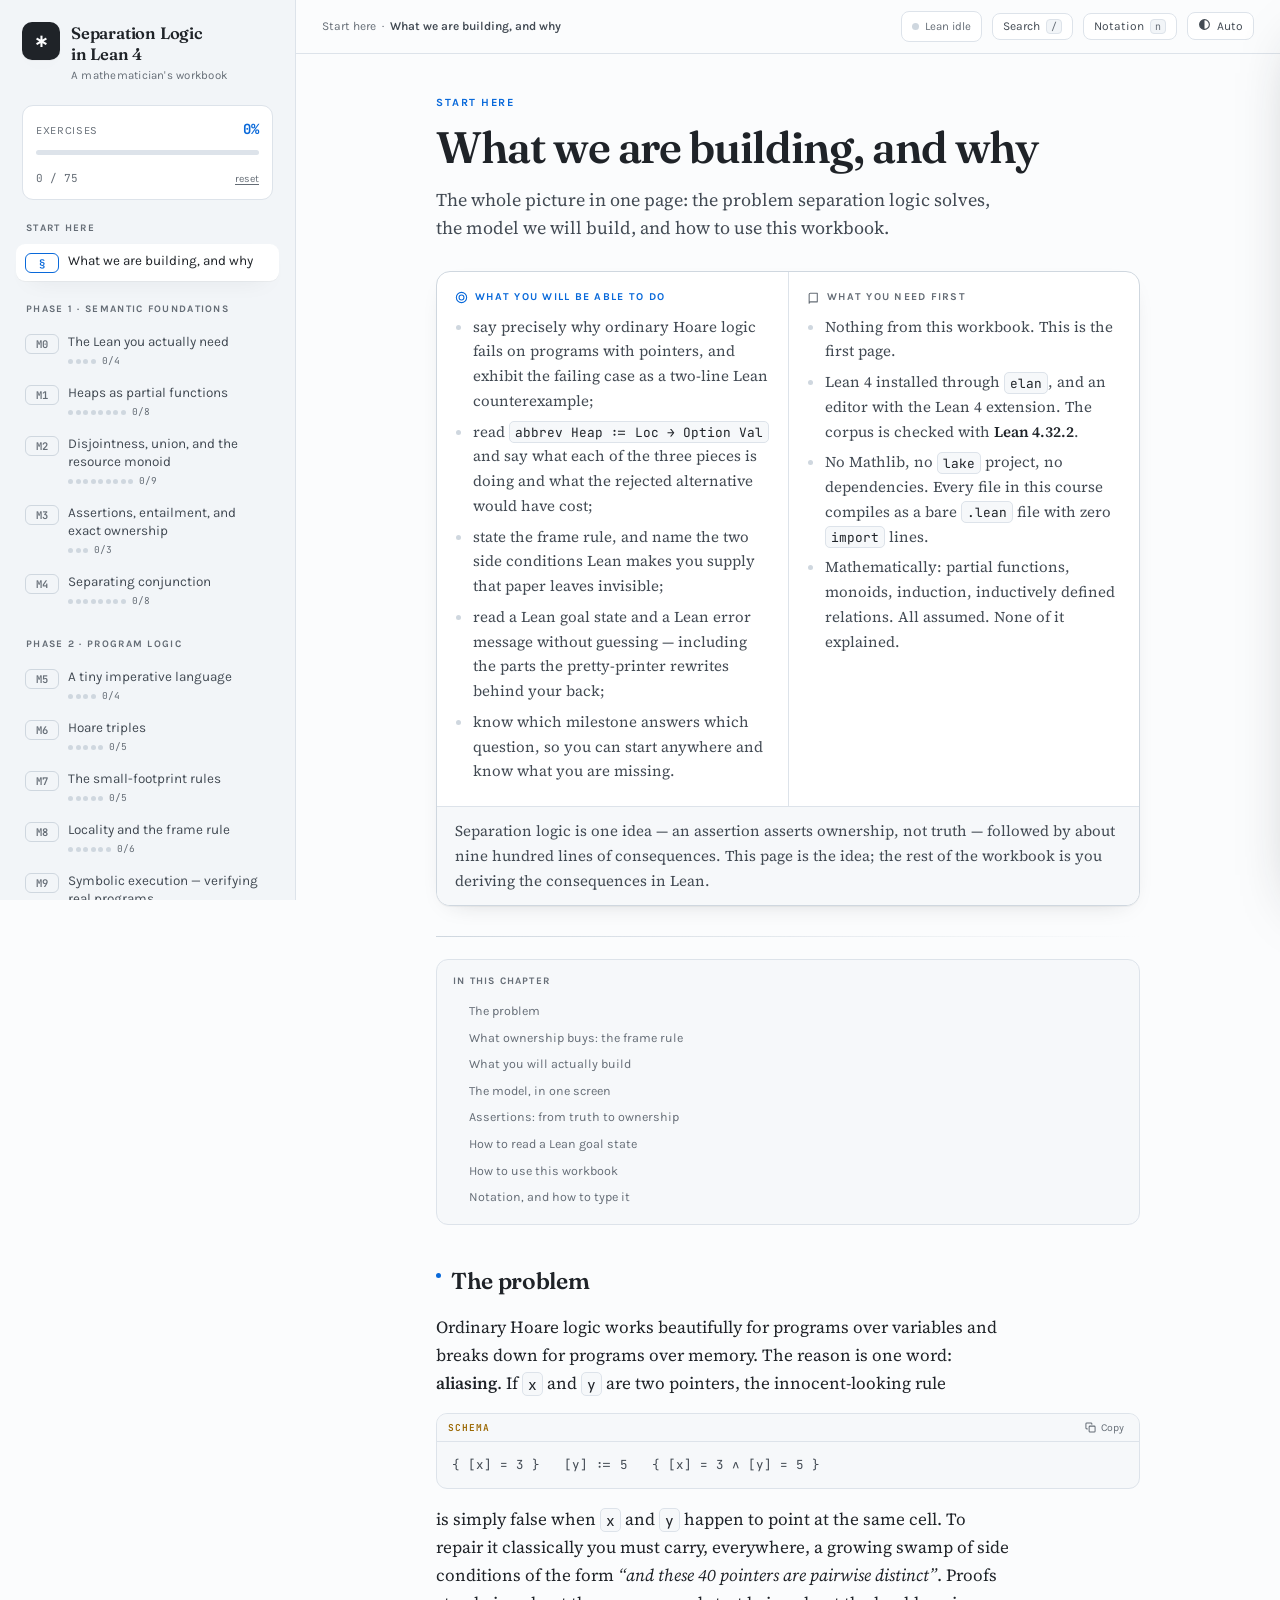
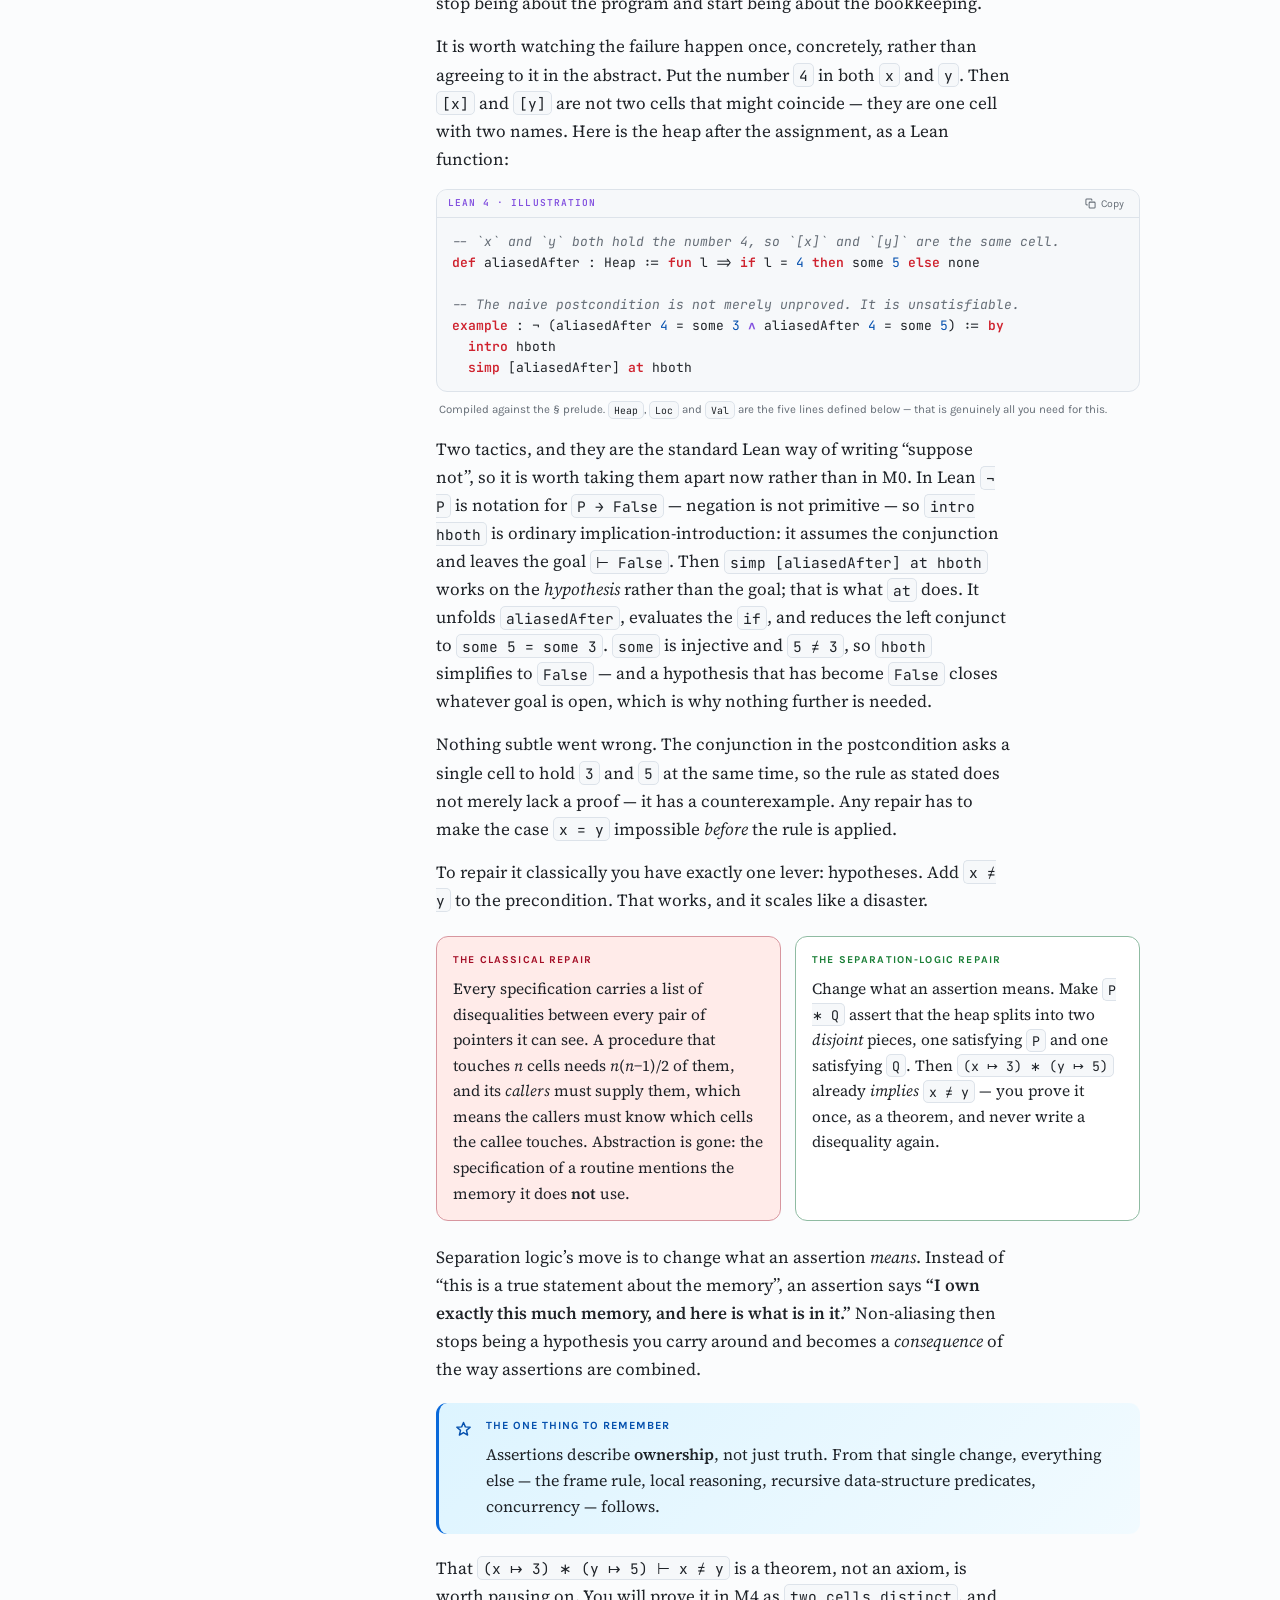
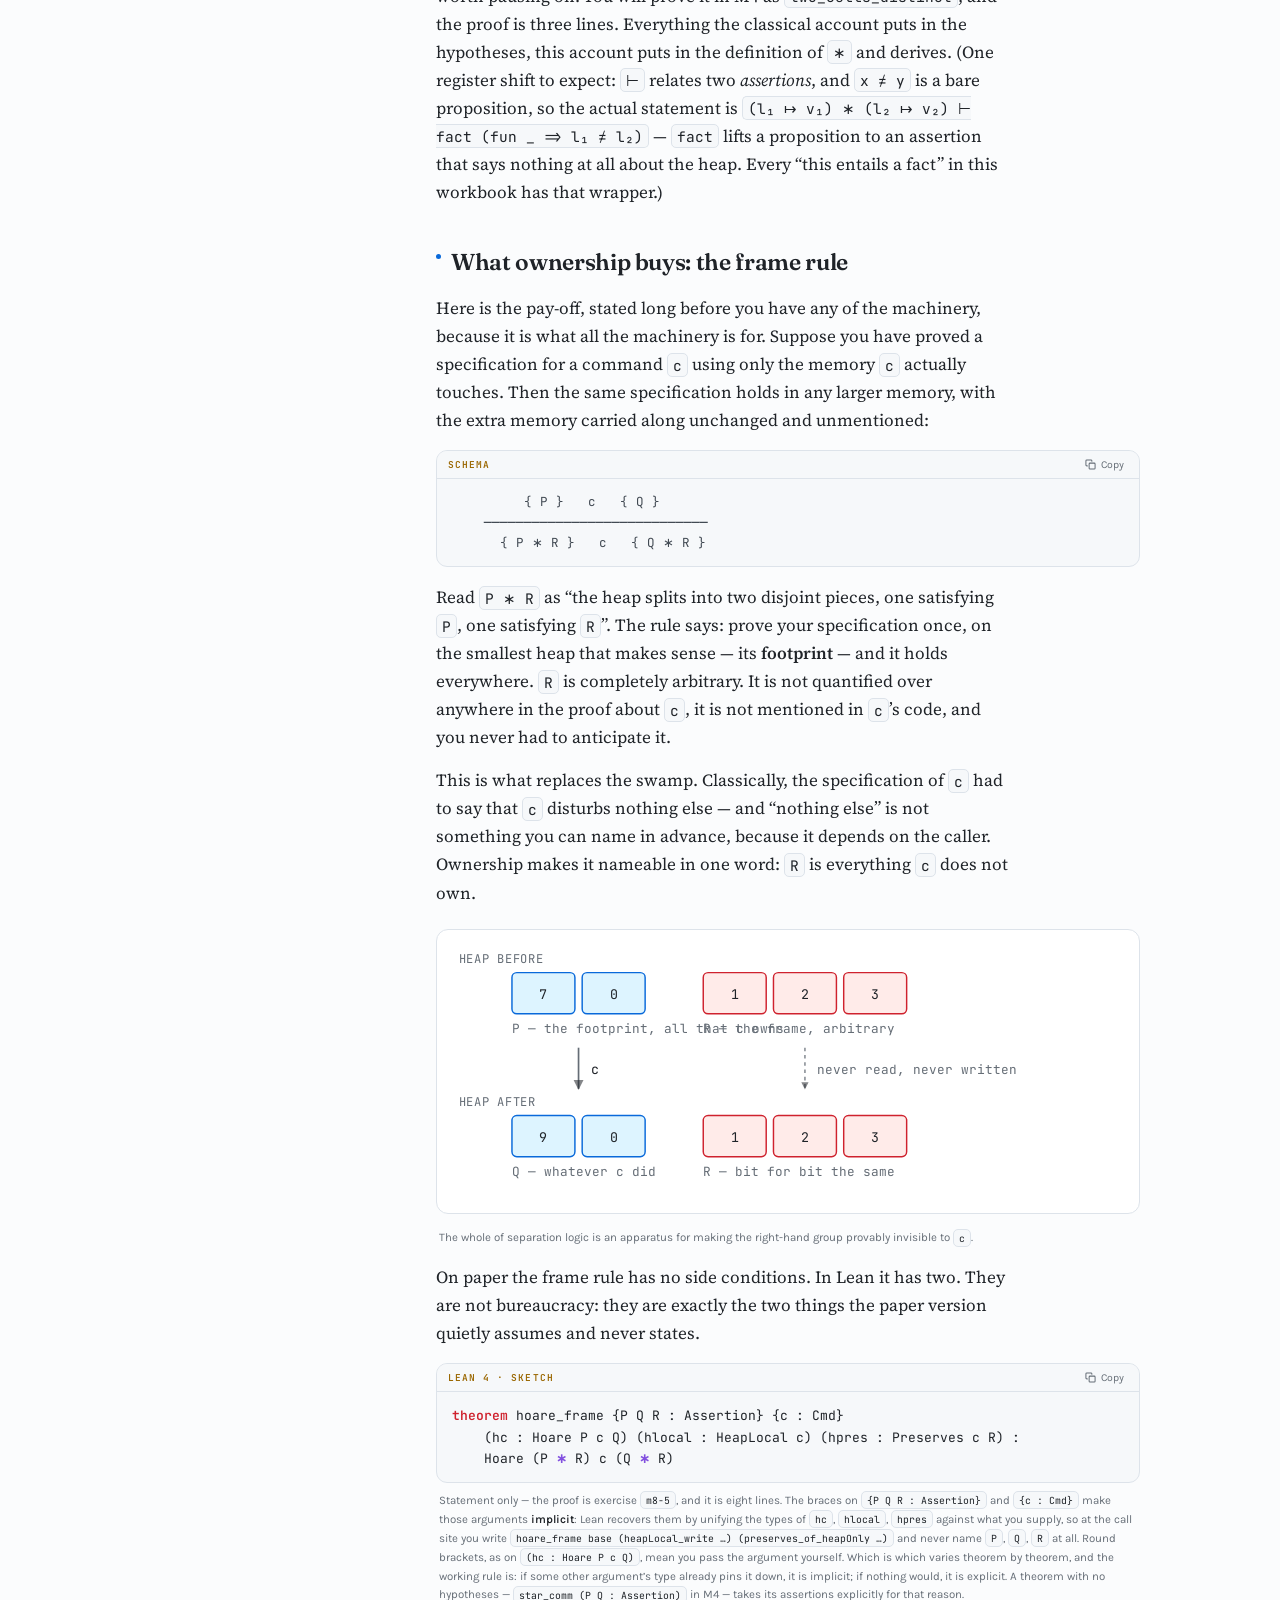
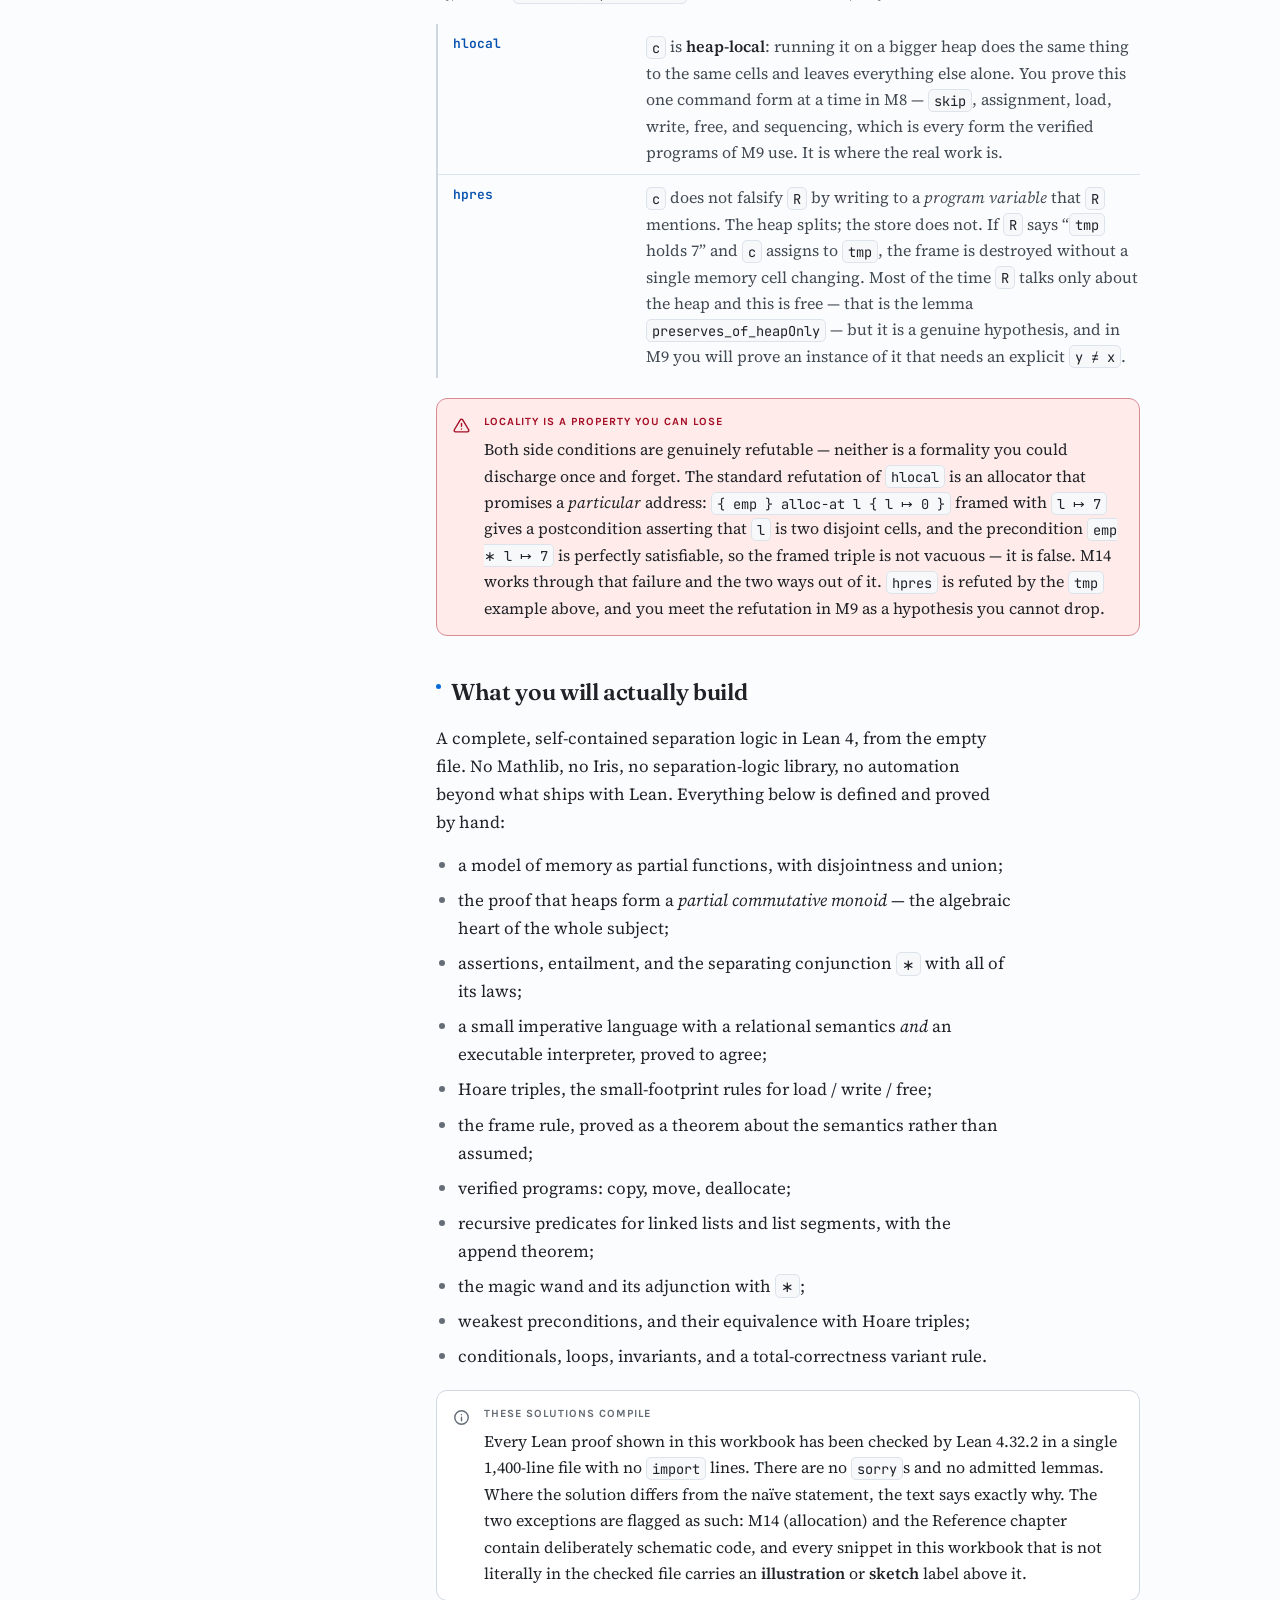
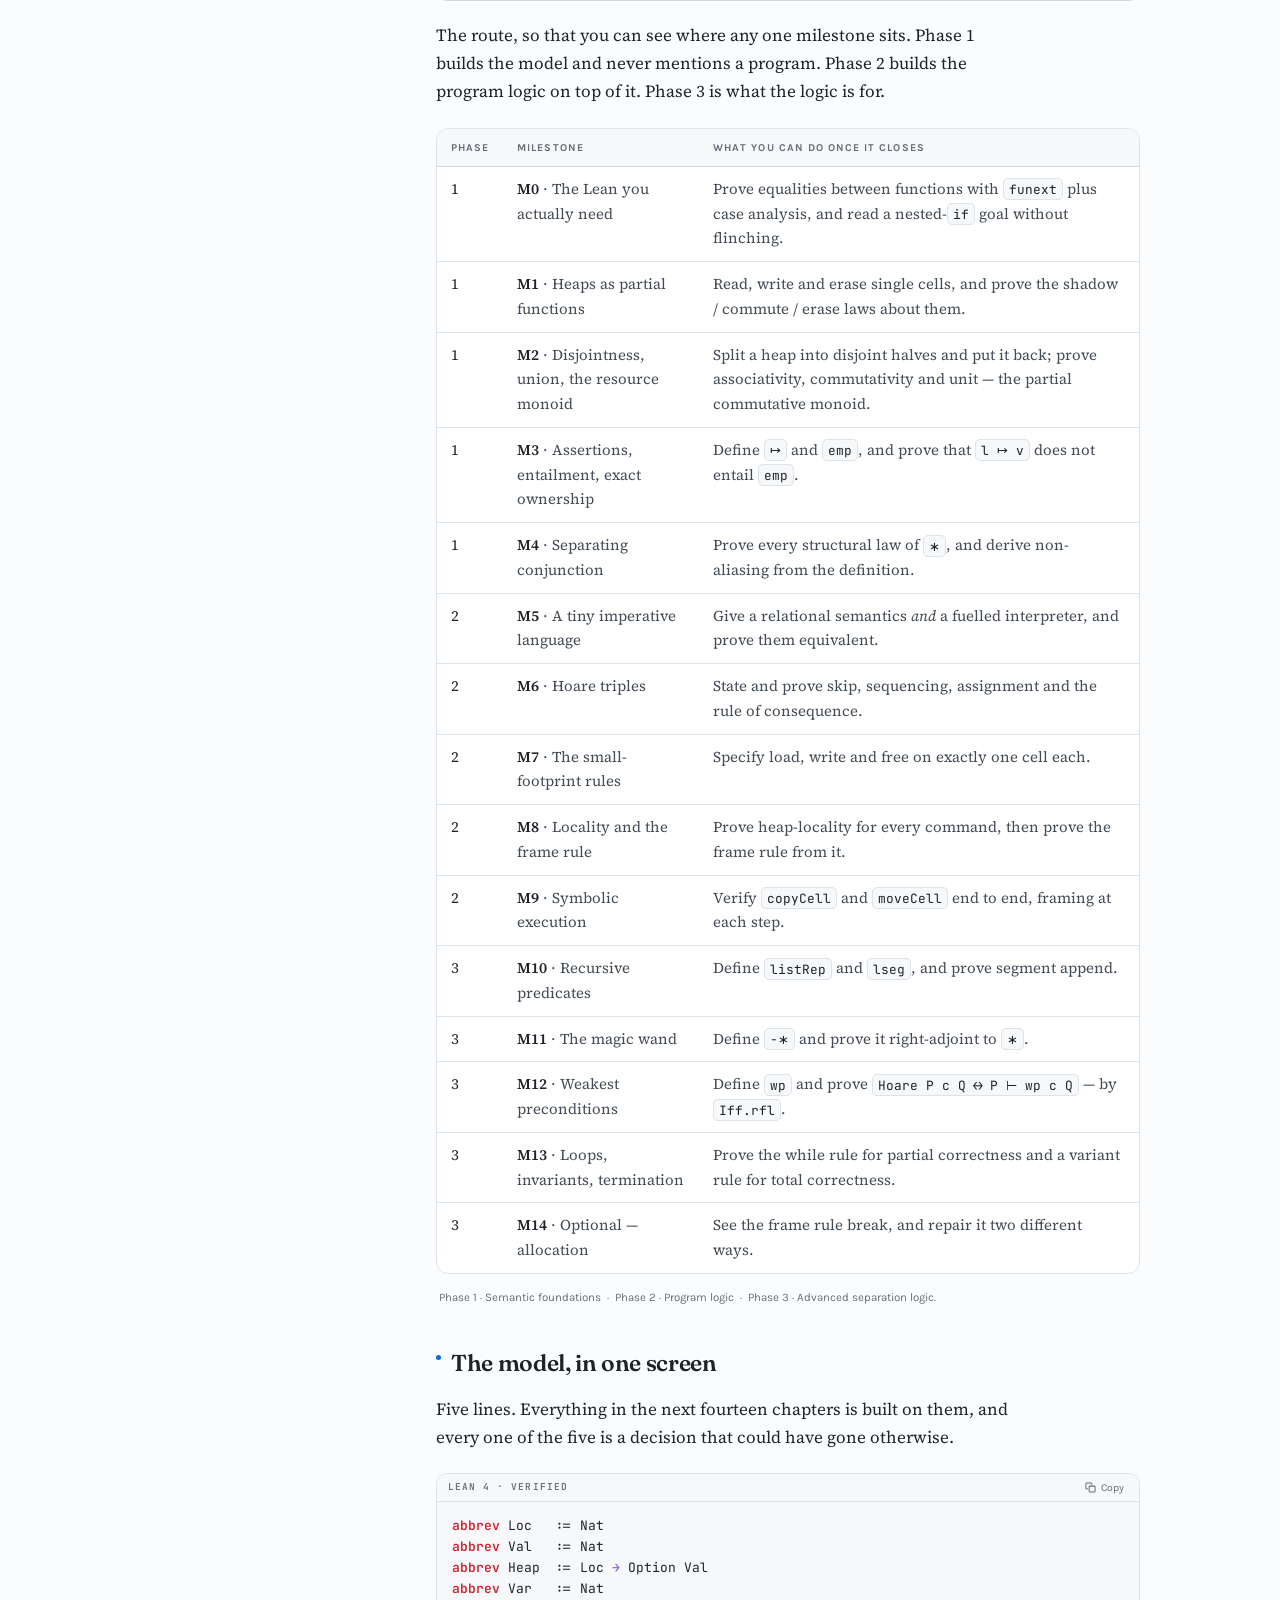
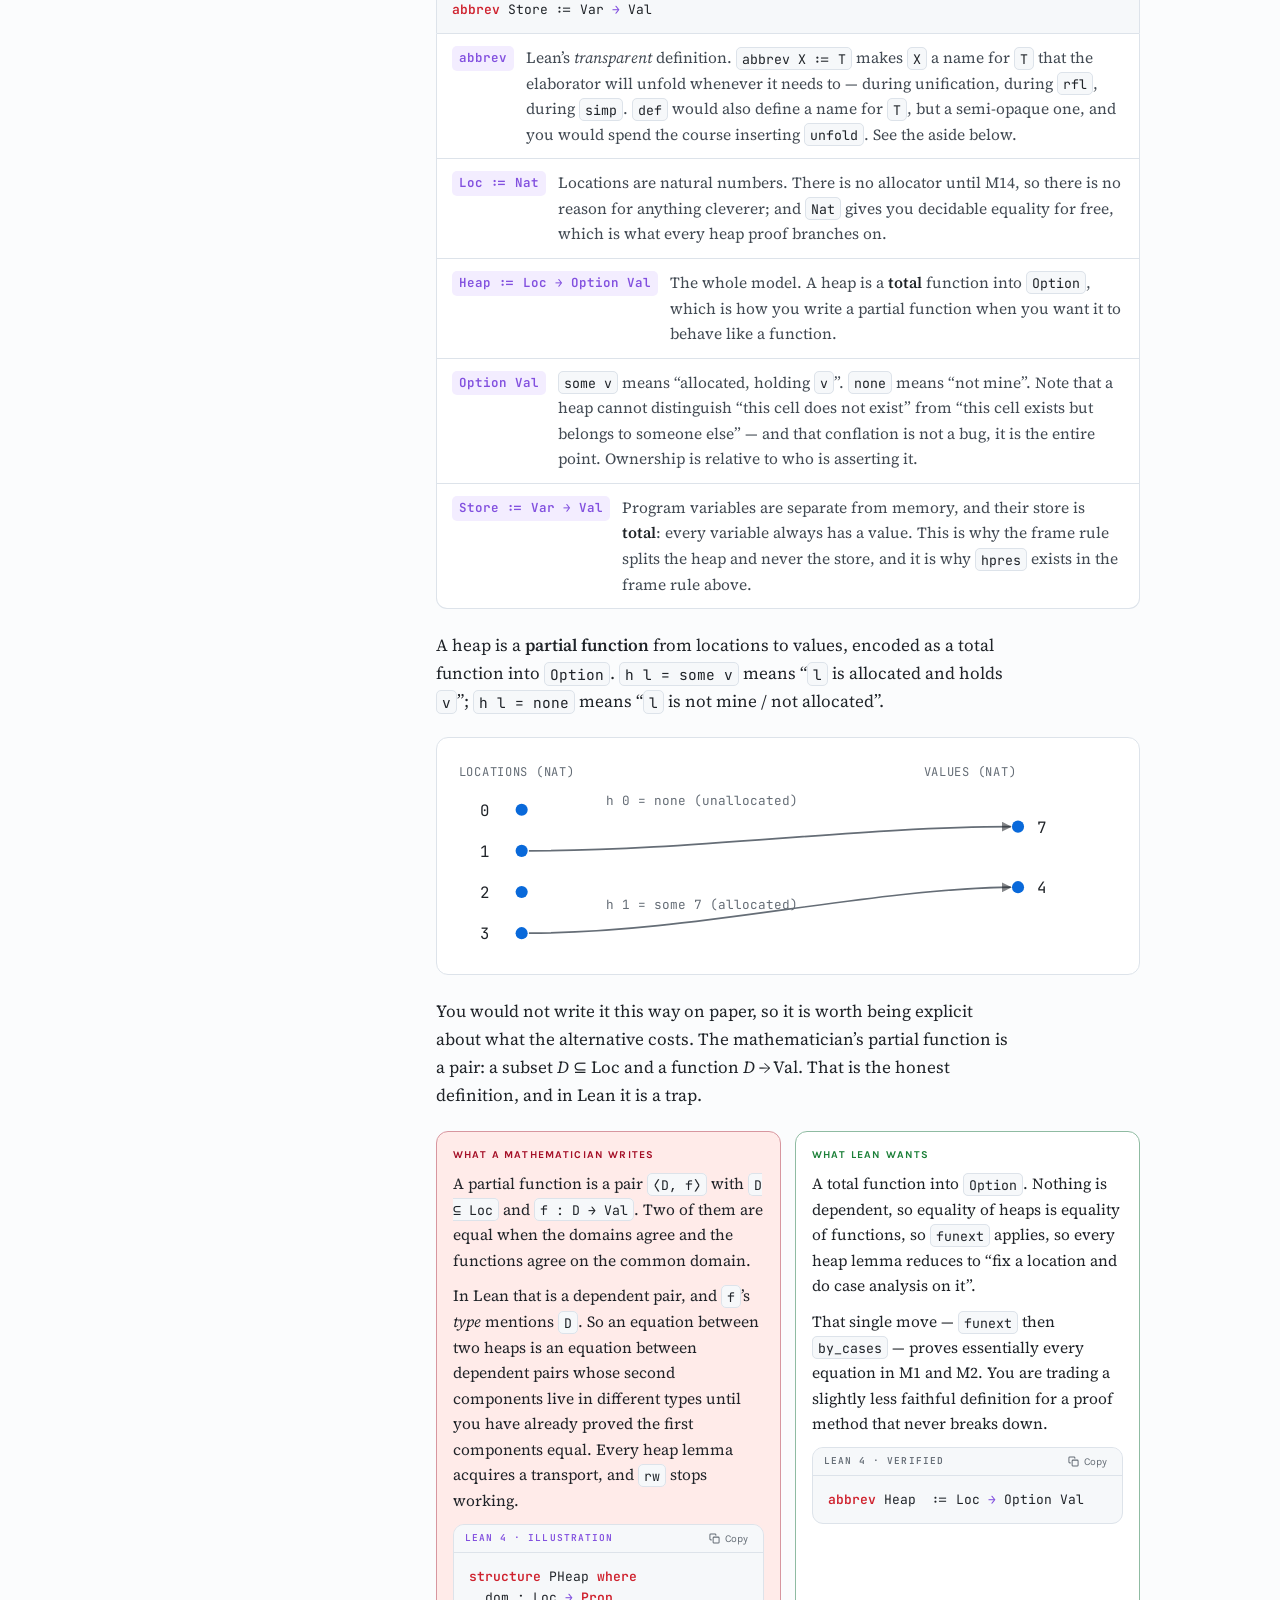
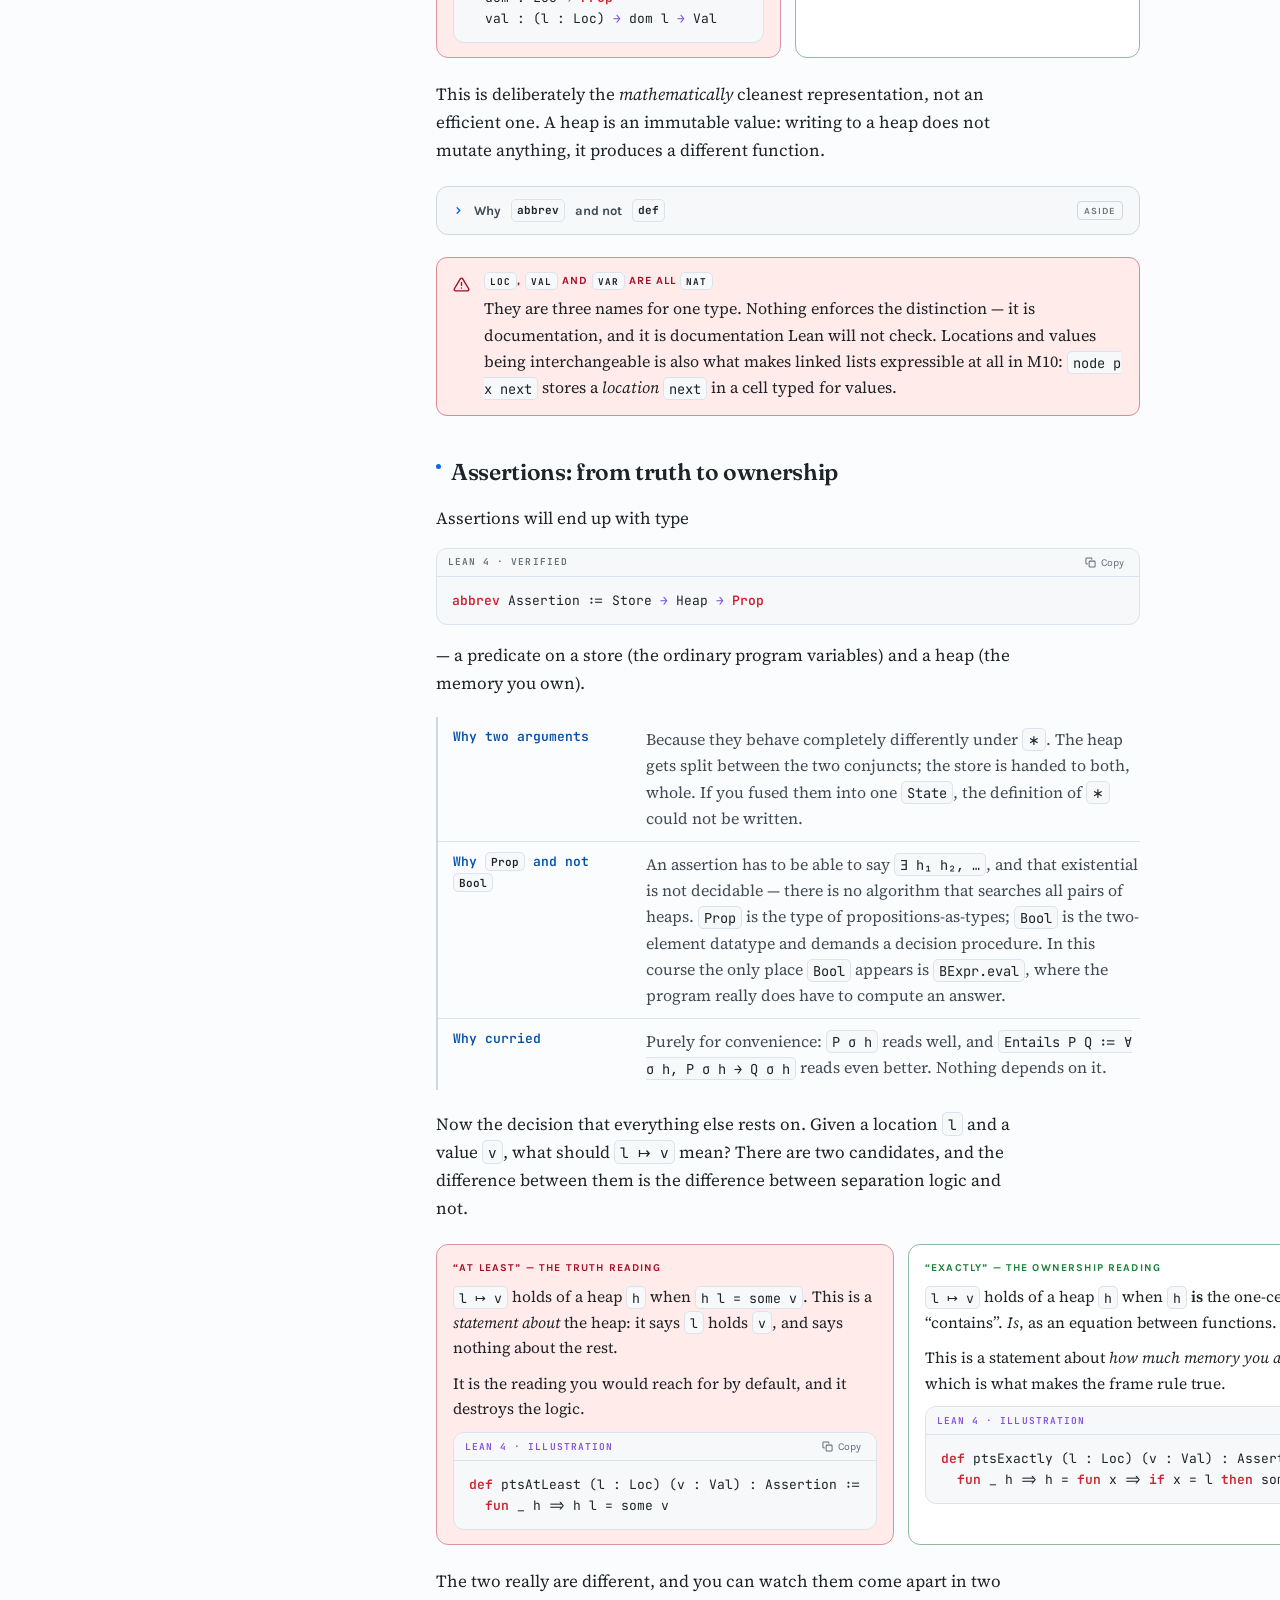
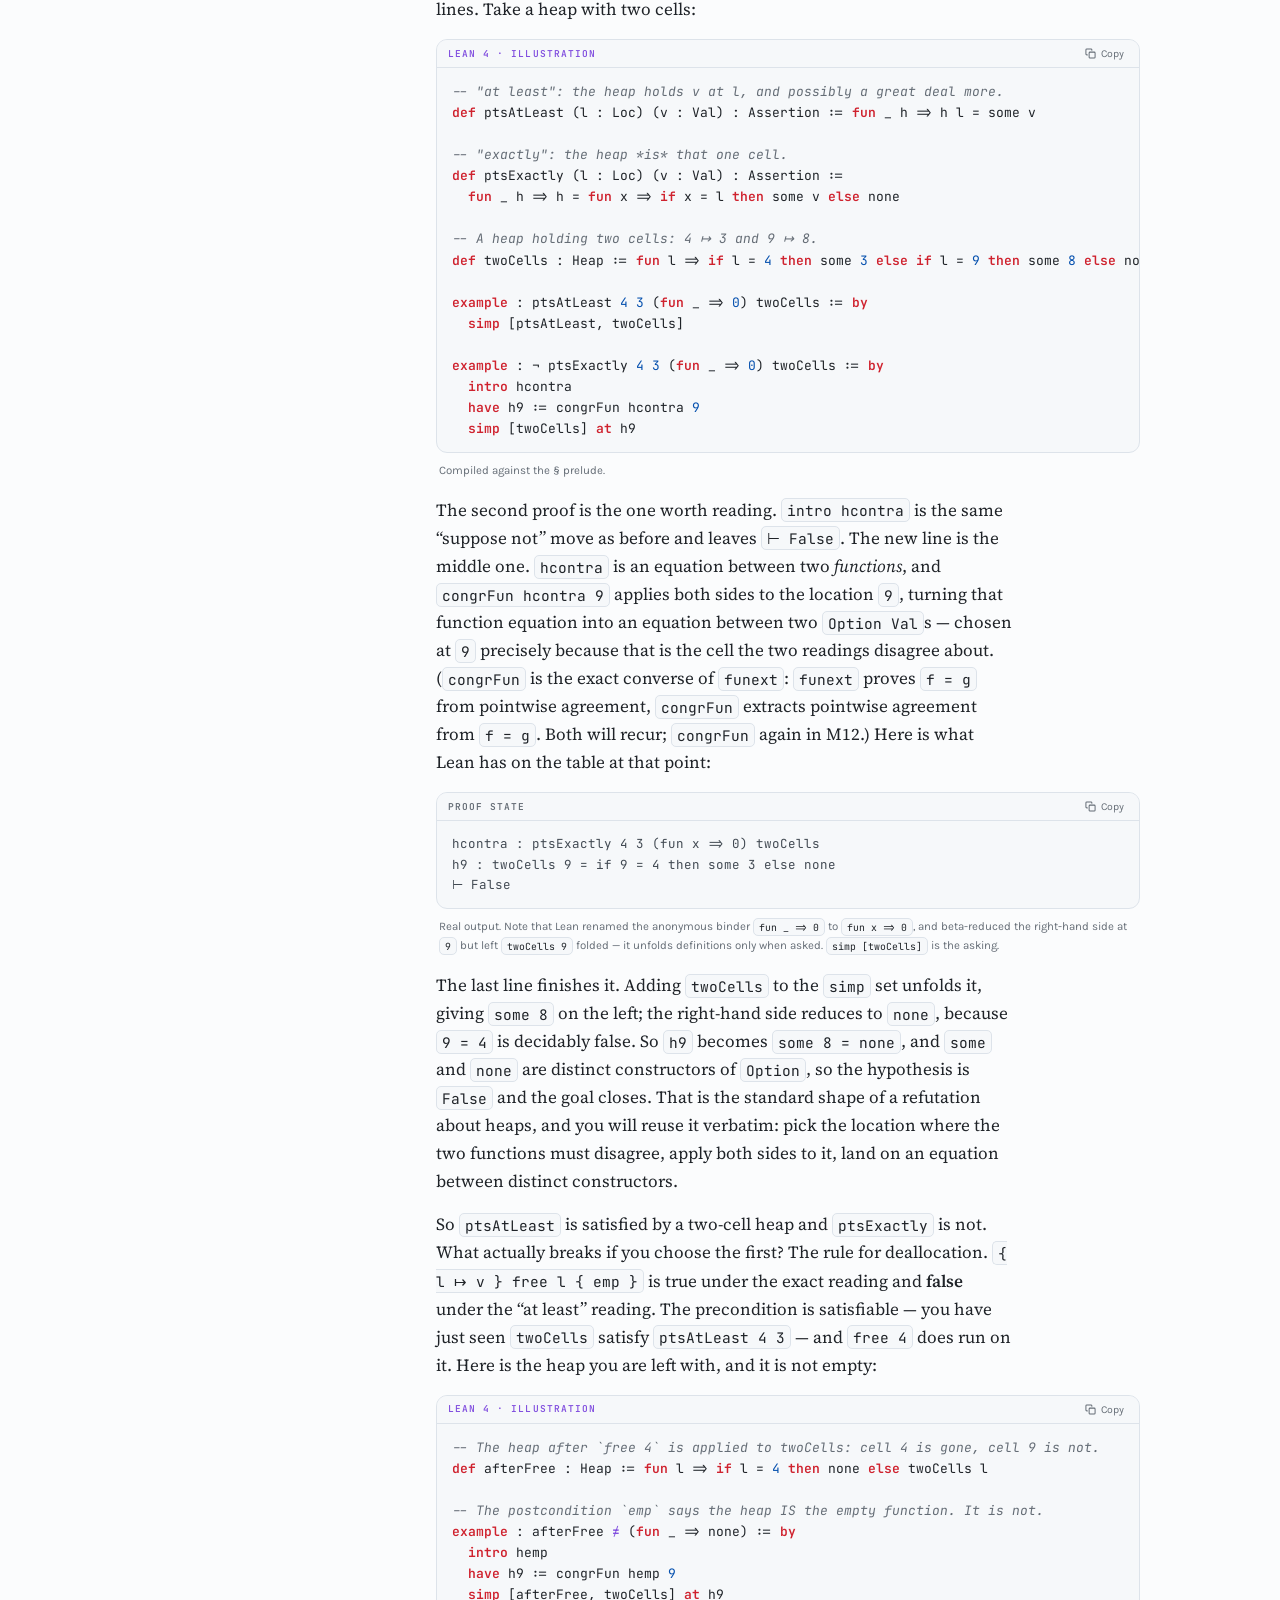
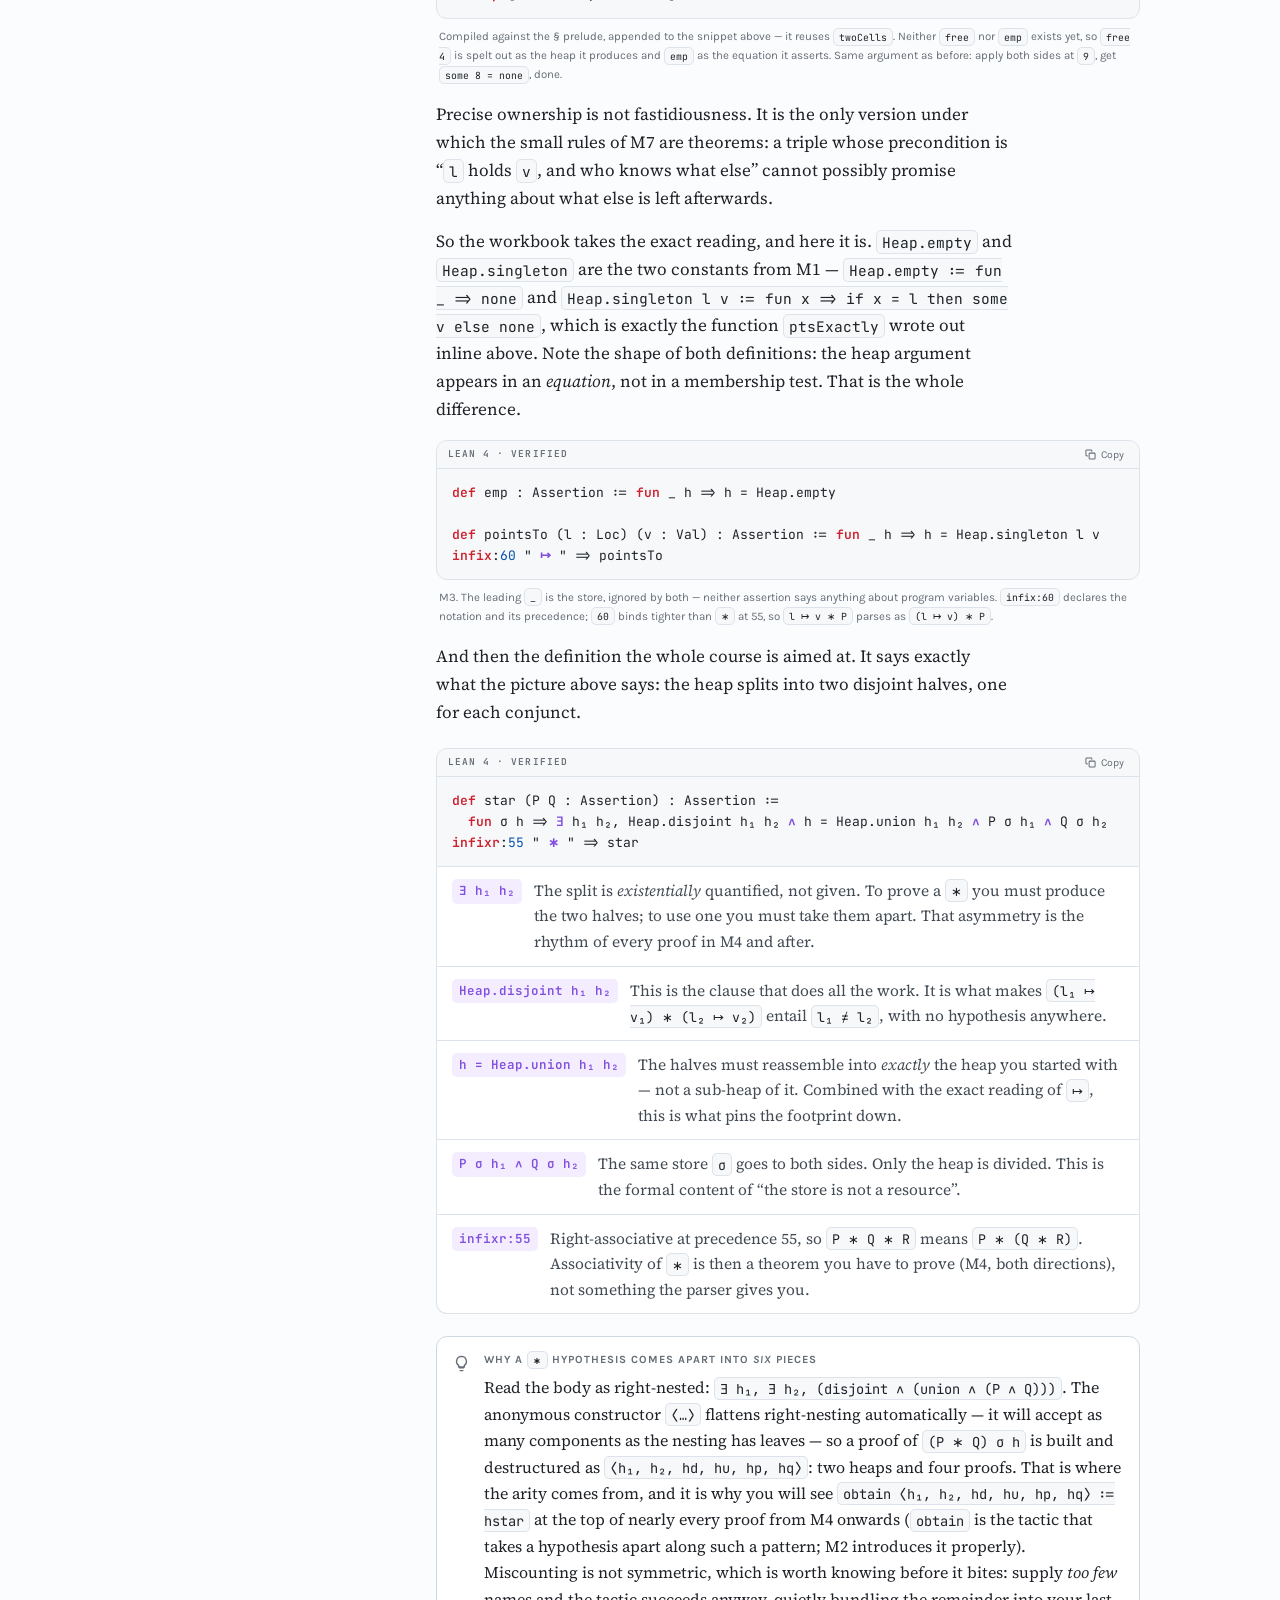
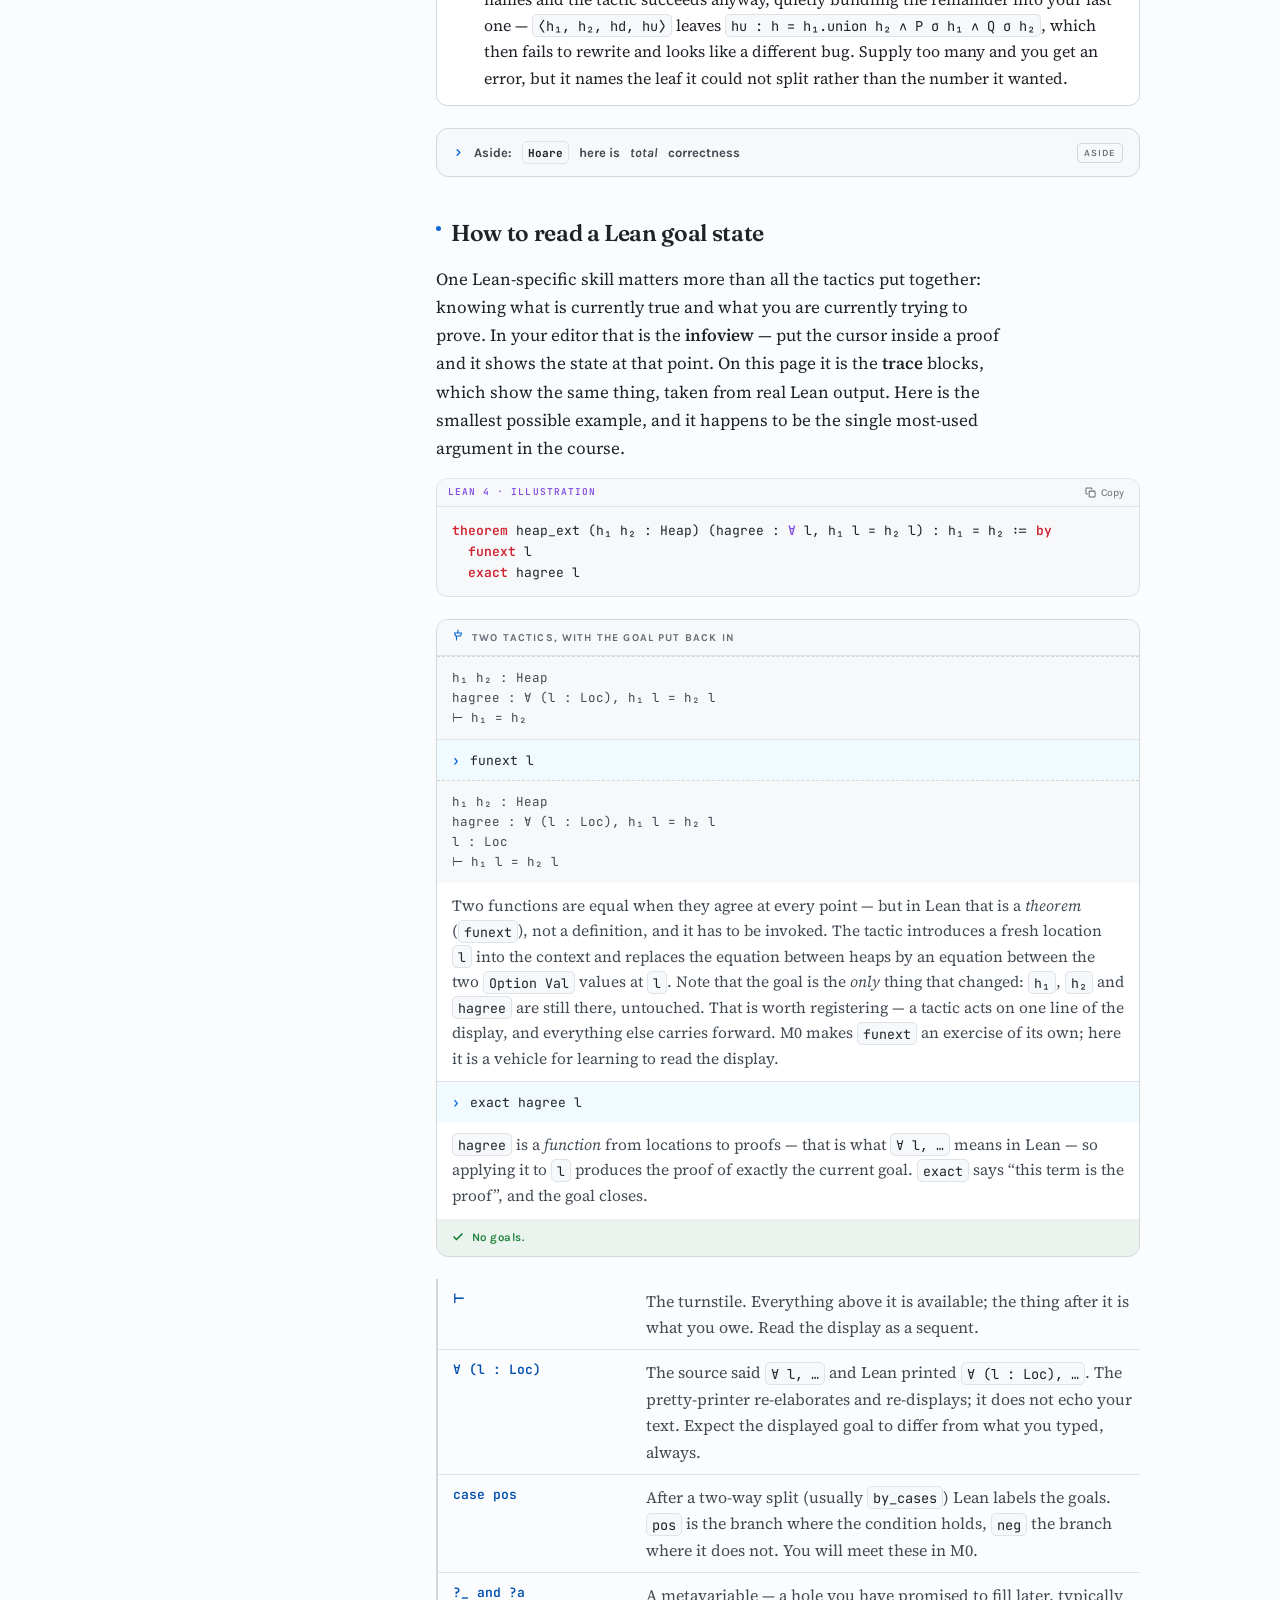
==== commit 6121b5f3: "Interactive proofs: run Lean 4 in the browser, offline Adds a real proof editor to every exercise. Y" ====
--- a/site/index.html
+++ b/site/index.html
@@ -9,6 +9,9 @@
 <link href="https://fonts.googleapis.com/css2?family=Fraunces:opsz,wght@9..144,500;9..144,600;9..144,700&family=Source+Serif+4:ital,opsz,wght@0,8..60,400;0,8..60,600;1,8..60,400&family=Karla:wght@400;600;700&family=JetBrains+Mono:wght@400;600&display=swap" rel="stylesheet">
 <link rel="stylesheet" href="assets/base.css">
 <link rel="stylesheet" href="assets/blocks.css">
+<link rel="stylesheet" href="assets/editor.css">
+<link rel="manifest" href="manifest.webmanifest">
+<meta name="theme-color" content="#0969DA">
 </head>
 <body>
 
@@ -36,12 +39,15 @@
     </div>
 
     <nav id="nav"></nav>
+
+    <div class="offline" id="offlinePanel"></div>
   </aside>
 
   <main class="main">
     <div class="topbar">
       <button class="tb-btn railToggle" id="railToggle" aria-label="Menu">☰</button>
       <div class="crumb" id="crumb"></div>
+      <span class="lean-pill idle" id="leanStatus" title="Lean runtime">Lean idle</span>
       <button class="tb-btn" id="find">Search <kbd>/</kbd></button>
       <button class="tb-btn" id="notation">Notation <kbd>n</kbd></button>
       <button class="tb-btn" id="theme"><span id="themeIcon"></span><span id="themeLabel">Auto</span></button>
@@ -107,7 +113,9 @@
      Order here is the order in the sidebar. Plain <script> tags (not
      modules) so the site also works when opened directly from disk.
      ====================================================================== -->
+<script src="assets/lean-runtime.js"></script>
 <script src="assets/app.js"></script>
+<script src="assets/editor.js"></script>
 <script src="content/00-overview.js"></script>
 <script src="content/01-m0.js"></script>
 <script src="content/02-m1.js"></script>
@@ -126,5 +134,6 @@
 <script src="content/15-m14.js"></script>
 <script src="content/16-ref.js"></script>
 <script>window.__boot && window.__boot();</script>
+<script src="assets/offline.js"></script>
 </body>
 </html>
--- a/site/assets/editor.css
+++ b/site/assets/editor.css
@@ -0,0 +1,166 @@
+/* ==========================================================================
+   editor.css — the interactive proof editor
+   ========================================================================== */
+
+.ed{
+  margin:14px 0 2px;border:1px solid var(--line-2);border-radius:12px;
+  background:var(--card);overflow:hidden
+}
+
+/* ---------- toolbar ---------- */
+.ed-bar{
+  display:flex;align-items:center;gap:9px;padding:8px 11px;
+  background:var(--card-2);border-bottom:1px solid var(--line)
+}
+.ed-t{
+  font-family:var(--sans);font-size:10.5px;font-weight:700;letter-spacing:.11em;
+  text-transform:uppercase;color:var(--ink-3)
+}
+.ed-status{
+  font-family:var(--mono);font-size:11px;color:var(--ink-3);margin-right:auto;
+  display:inline-flex;align-items:center;gap:6px
+}
+.ed-status::before{content:"";width:6px;height:6px;border-radius:50%;background:transparent}
+.ed-status.ok{color:var(--green)}      .ed-status.ok::before{background:var(--green)}
+.ed-status.err{color:var(--rust)}      .ed-status.err::before{background:var(--rust)}
+.ed-status.warn{color:var(--gold)}     .ed-status.warn::before{background:var(--gold)}
+.ed-status.running{color:var(--accent)}
+.ed-status.running::before{background:var(--accent);animation:pulse 1s infinite}
+@keyframes pulse{50%{opacity:.25}}
+
+.ed-btn{
+  font-family:var(--sans);font-size:12px;font-weight:600;padding:5px 12px;border-radius:7px;
+  border:1px solid var(--line-2);background:var(--paper);color:var(--ink-2);cursor:pointer;
+  transition:.13s;white-space:nowrap
+}
+.ed-btn:hover{border-color:var(--accent);color:var(--accent-ink)}
+.ed-btn.go{background:var(--accent);border-color:var(--accent);color:var(--on-accent)}
+.ed-btn.go:hover{filter:brightness(1.08);color:var(--on-accent)}
+.ed-btn.go:disabled{opacity:.5;cursor:default;filter:none}
+.ed-btn.ghost{font-weight:400;color:var(--ink-3)}
+
+/* ---------- symbol palette ---------- */
+.ed-pal{
+  display:flex;flex-wrap:wrap;gap:4px;padding:8px 10px;
+  border-bottom:1px solid var(--line);background:var(--paper-2)
+}
+.sym{
+  font-family:var(--mono);font-size:14px;line-height:1;min-width:30px;height:30px;
+  border:1px solid var(--line-2);border-radius:7px;background:var(--card);color:var(--ink);
+  cursor:pointer;transition:.1s;padding:0 6px
+}
+.sym:hover{border-color:var(--accent);background:var(--accent-soft);color:var(--accent-ink)}
+.sym:active{transform:scale(.94)}
+
+/* ---------- the editor proper ---------- */
+.ed-wrap{display:flex;background:var(--code-bg);position:relative}
+.ed-gutter{
+  margin:0;padding:12px 8px 12px 12px;text-align:right;
+  font-family:var(--mono);font-size:13px;line-height:1.62;
+  color:var(--ink-3);opacity:.5;background:var(--card-2);border-right:1px solid var(--line);
+  user-select:none;white-space:pre;min-width:38px
+}
+.ed-code{position:relative;flex:1;min-width:0}
+.ed-hl,.ed-ta{
+  margin:0;padding:12px 14px;border:0;
+  font-family:var(--mono);font-size:13px;line-height:1.62;
+  white-space:pre;overflow-wrap:normal;tab-size:2
+}
+.ed-hl{
+  position:absolute;inset:0;pointer-events:none;overflow:auto;
+  color:var(--code-ink);background:transparent
+}
+.ed-ta{
+  position:relative;display:block;width:100%;resize:none;overflow:hidden;
+  background:transparent;color:transparent;caret-color:var(--accent);outline:0
+}
+.ed-ta::selection{background:var(--sel);color:transparent}
+.ed-wrap:focus-within{box-shadow:inset 0 0 0 2px var(--accent-soft)}
+
+.ed-hintbar{
+  padding:7px 12px;border-top:1px solid var(--line);background:var(--card-2);
+  font-family:var(--sans);font-size:11px;color:var(--ink-3)
+}
+.ed-hintbar code{font-size:10.5px;padding:0 4px}
+.ed-hintbar kbd{
+  font-family:var(--mono);font-size:10px;border:1px solid var(--line-2);border-radius:4px;
+  padding:0 4px;background:var(--paper)
+}
+
+/* ---------- results ---------- */
+.ed-out{display:none;padding:11px 12px;border-top:1px solid var(--line);background:var(--paper-2)}
+.ed-out.on{display:block}
+.ed-msg{
+  border-radius:8px;padding:9px 11px;margin-bottom:8px;font-size:14.5px;
+  border:1px solid var(--line-2);background:var(--card)
+}
+.ed-msg:last-child{margin-bottom:0}
+.ed-msg pre{
+  margin:5px 0 0;font-family:var(--mono);font-size:12.5px;line-height:1.55;
+  white-space:pre-wrap;overflow-wrap:anywhere;color:var(--ink-2)
+}
+.ed-msg.ok{border-color:color-mix(in srgb,var(--green) 50%,var(--line));
+  background:color-mix(in srgb,var(--green) 10%,var(--card));color:var(--ink)}
+.ed-msg.err{border-color:color-mix(in srgb,var(--rust) 45%,var(--line));background:var(--rust-soft)}
+.ed-msg.warn{border-color:color-mix(in srgb,var(--gold) 45%,var(--line));background:var(--gold-soft)}
+.ed-msg.info{border-color:var(--line-2);background:var(--card-2)}
+.ed-loc{
+  display:inline-block;font-family:var(--mono);font-size:10.5px;font-weight:600;
+  letter-spacing:.03em;color:var(--ink-3);background:var(--paper-2);
+  border:1px solid var(--line);border-radius:4px;padding:1px 6px
+}
+
+/* ---------- solved celebration ---------- */
+.ex.just-proved{animation:proved 1.6s ease-out}
+@keyframes proved{
+  0%{box-shadow:0 0 0 0 color-mix(in srgb,var(--green) 55%,transparent)}
+  100%{box-shadow:0 0 0 14px transparent}
+}
+
+/* ---------- runtime pill in the topbar ---------- */
+.lean-pill{
+  display:inline-flex;align-items:center;gap:6px;cursor:pointer;
+  font-family:var(--sans);font-size:11.5px;color:var(--ink-3);
+  background:var(--card);border:1px solid var(--line);border-radius:8px;padding:5px 10px;
+  max-width:280px;overflow:hidden;text-overflow:ellipsis;white-space:nowrap
+}
+.lean-pill::before{content:"";flex:0 0 auto;width:7px;height:7px;border-radius:50%;background:var(--line-2)}
+.lean-pill.ok::before{background:var(--green)}
+.lean-pill.warm::before{background:var(--gold);animation:pulse 1.1s infinite}
+.lean-pill.busy::before{background:var(--accent);animation:pulse .7s infinite}
+.lean-pill.off::before{background:var(--rust)}
+.lean-pill.ok{color:var(--green)}
+.lean-pill.off{color:var(--rust)}
+
+@media (max-width:860px){
+  .lean-pill{max-width:120px}
+  .ed-bar{flex-wrap:wrap}
+  .ed-status{order:9;width:100%;margin:2px 0 0}
+}
+
+@media print{ .ed{display:none} }
+
+/* ---------- offline panel in the sidebar ---------- */
+.offline{
+  margin:22px 6px 0;padding:12px 13px;border:1px solid var(--line);
+  border-radius:11px;background:var(--card)
+}
+.off-t{
+  font-family:var(--sans);font-size:10.5px;font-weight:700;letter-spacing:.11em;
+  text-transform:uppercase;color:var(--ink-3);margin-bottom:7px
+}
+.off-t.off-ok{color:var(--green)}
+.off-note{font-family:var(--sans);font-size:11.5px;color:var(--ink-3);line-height:1.45}
+.off-note b{color:var(--ink-2)}
+.off-btn{
+  margin-top:9px;width:100%;font-family:var(--sans);font-size:12px;font-weight:600;
+  padding:7px 10px;border-radius:8px;border:1px solid var(--accent);
+  background:var(--accent);color:var(--on-accent);cursor:pointer
+}
+.off-btn:hover{filter:brightness(1.08)}
+.off-link{
+  background:none;border:0;padding:0;font-family:var(--sans);font-size:11.5px;
+  color:var(--accent);cursor:pointer;text-decoration:underline;text-underline-offset:2px
+}
+.off-bar{height:5px;background:var(--line);border-radius:4px;margin:8px 0;overflow:hidden}
+.off-bar>i{display:block;height:100%;background:var(--accent);border-radius:4px;transition:width .3s}
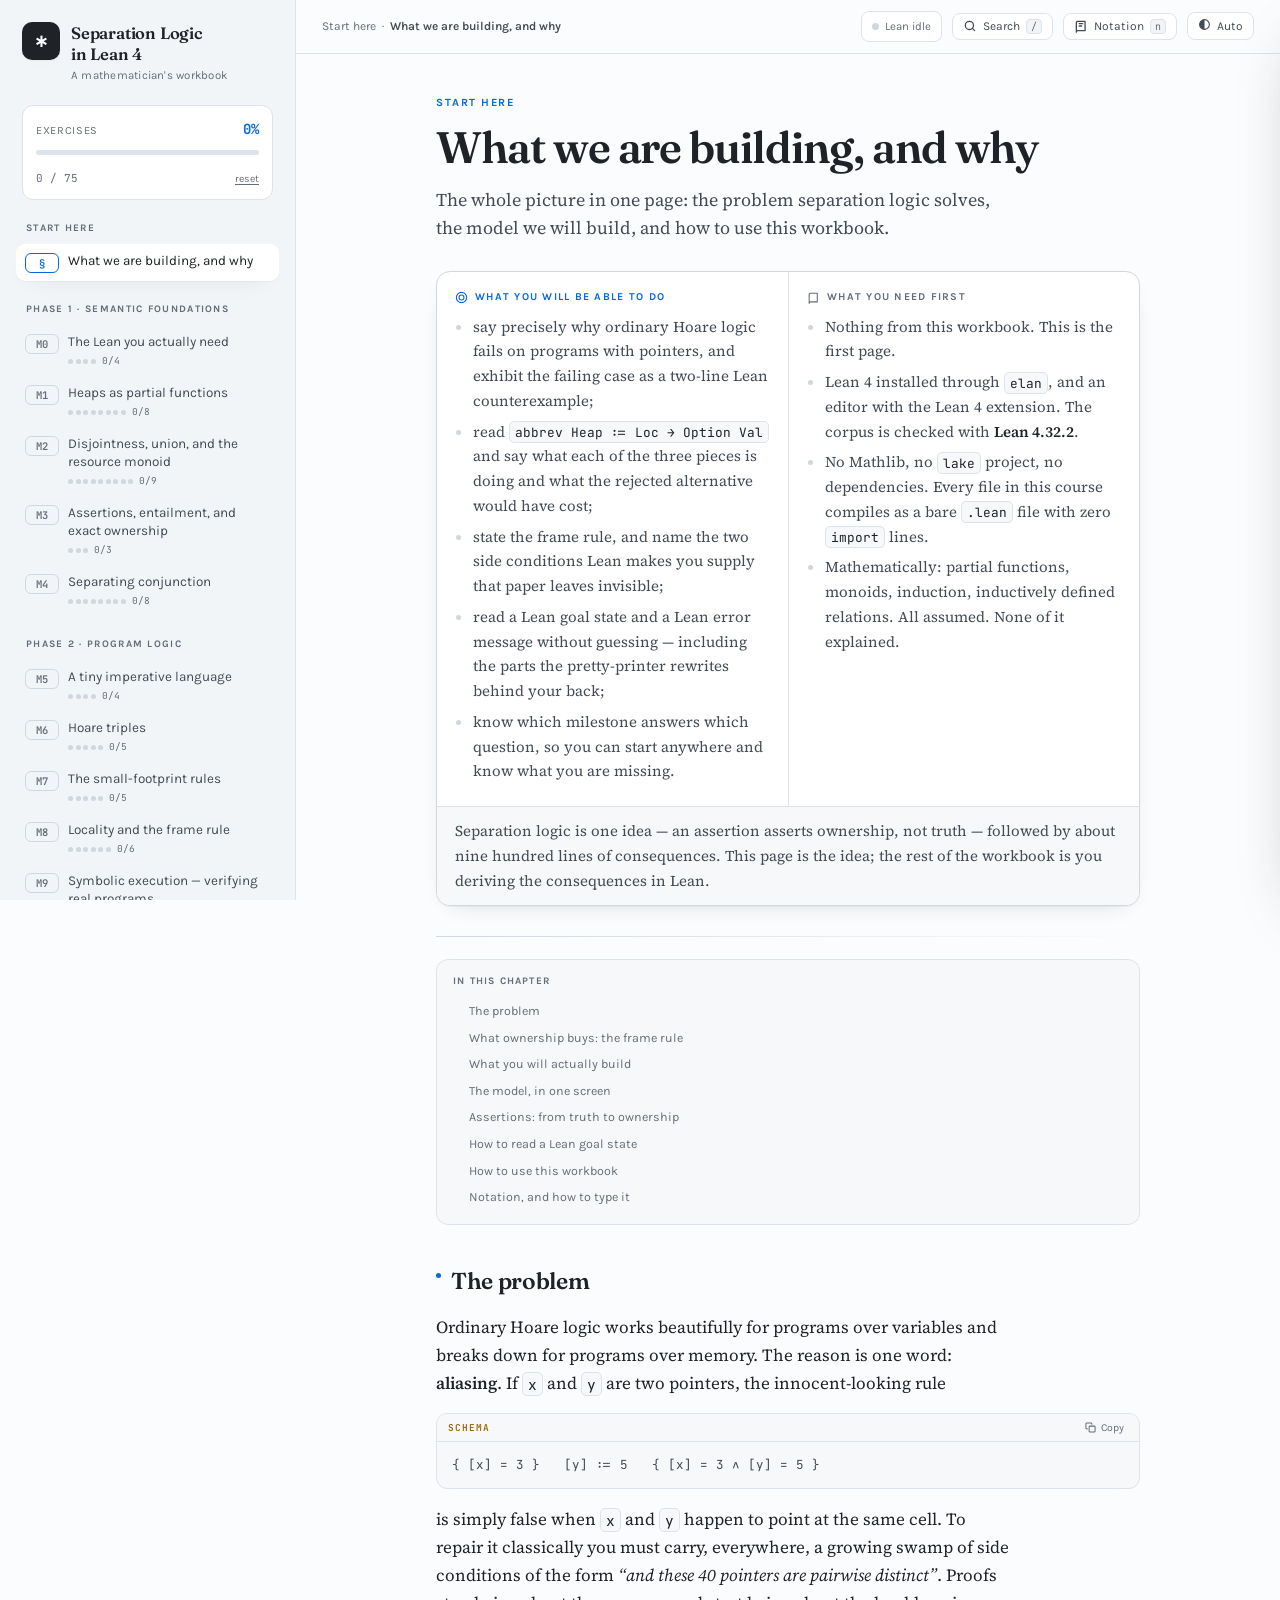
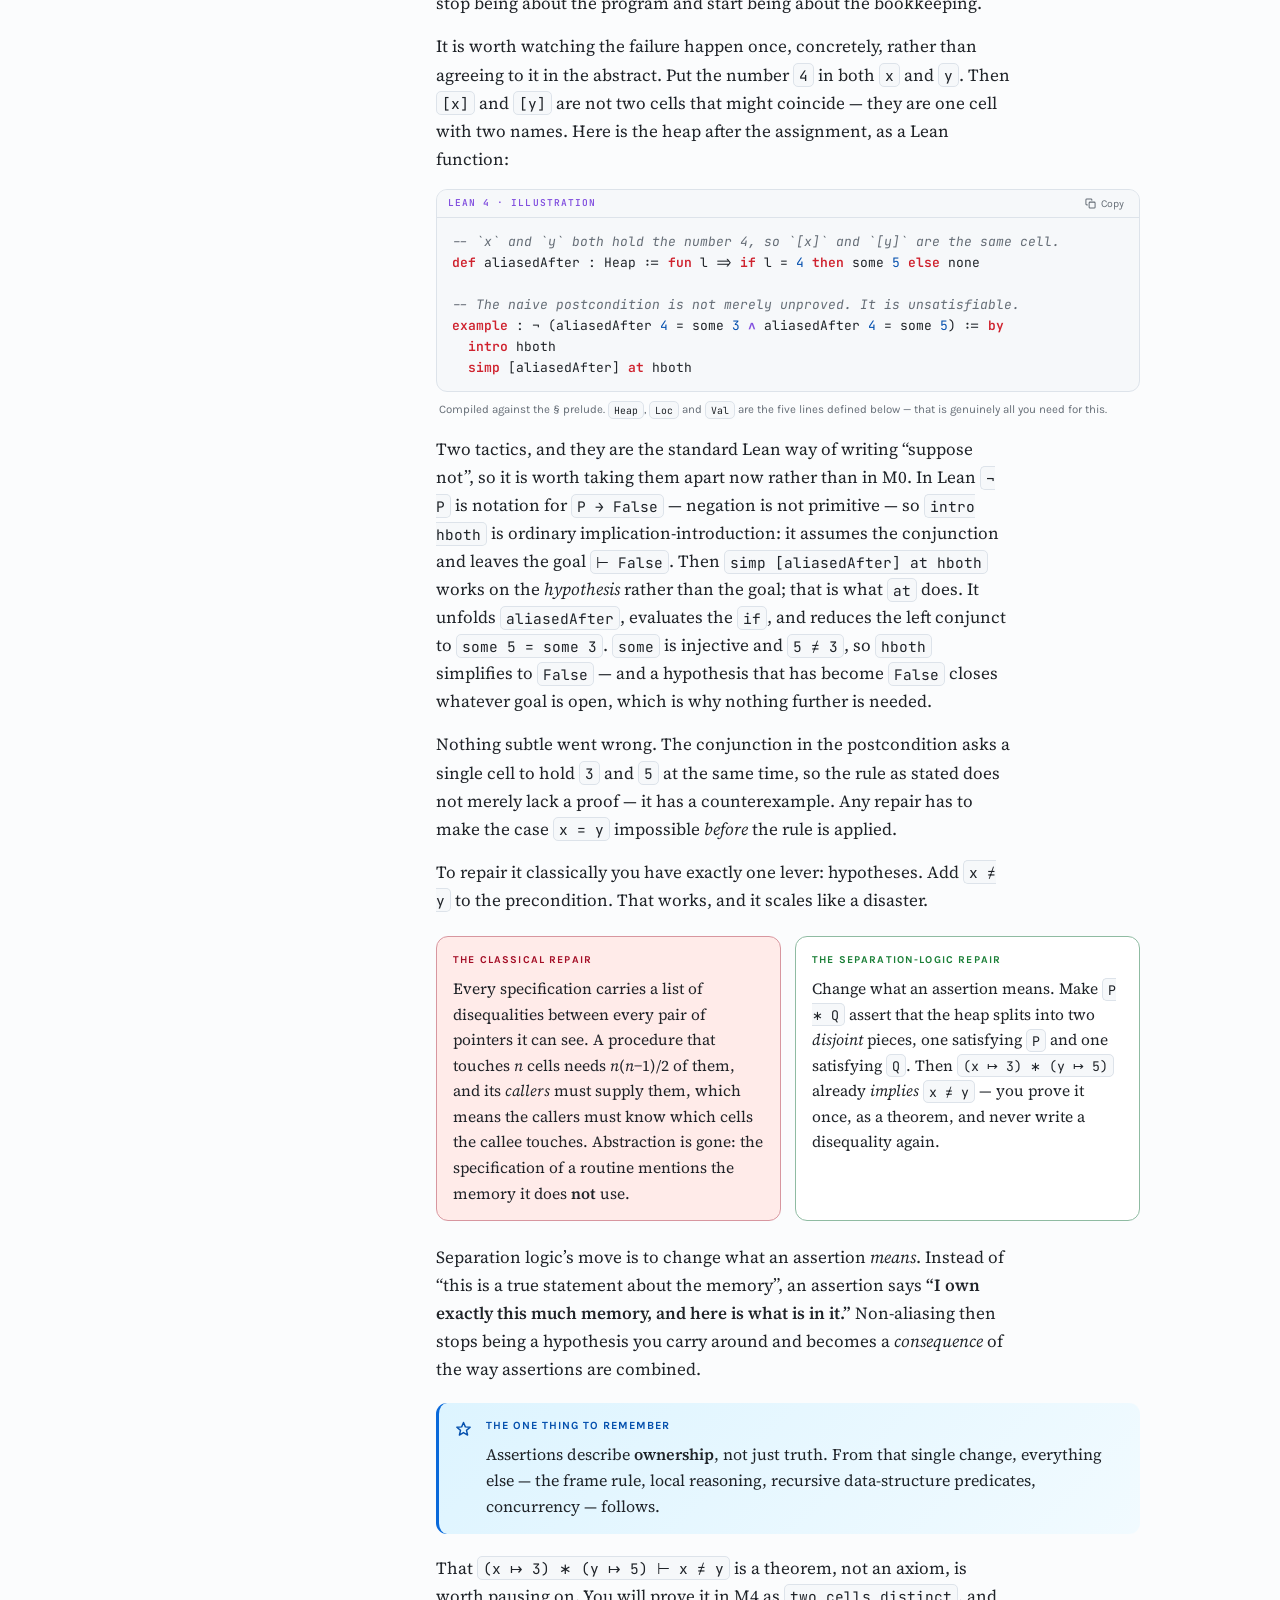
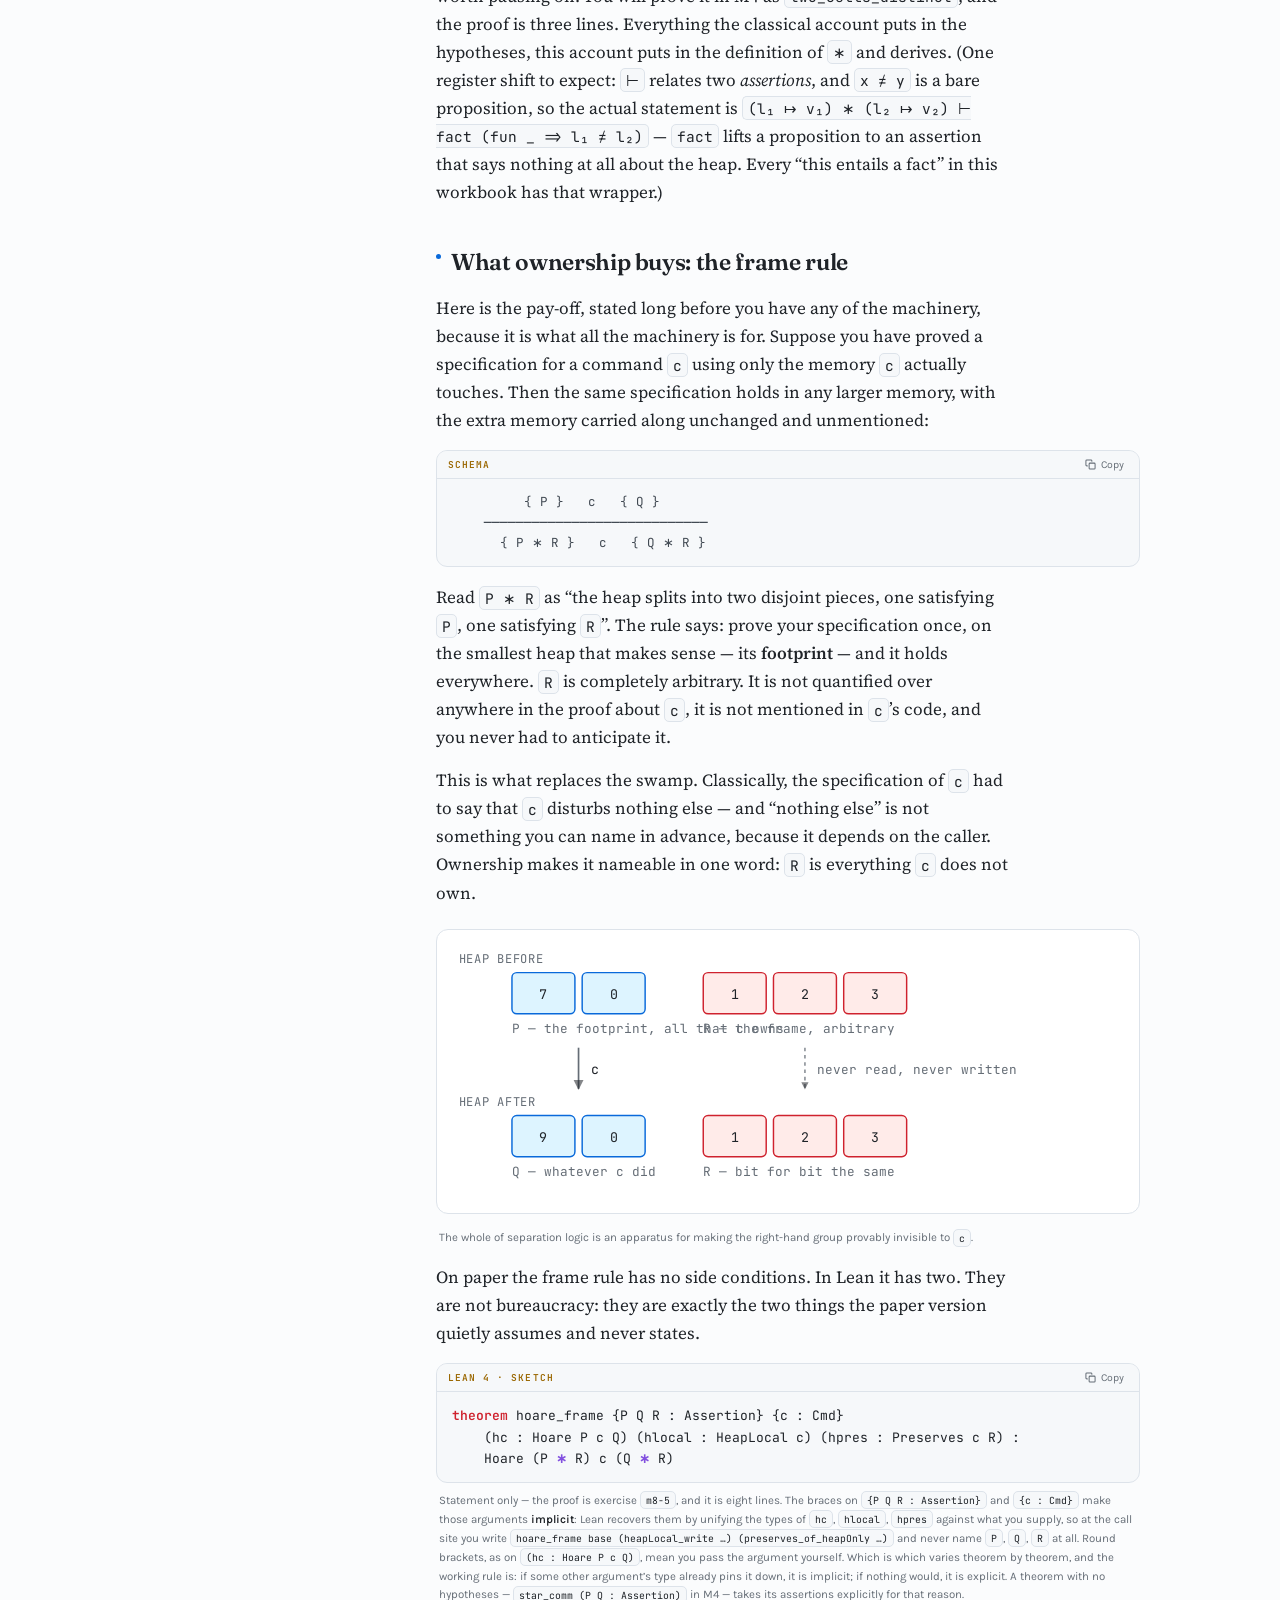
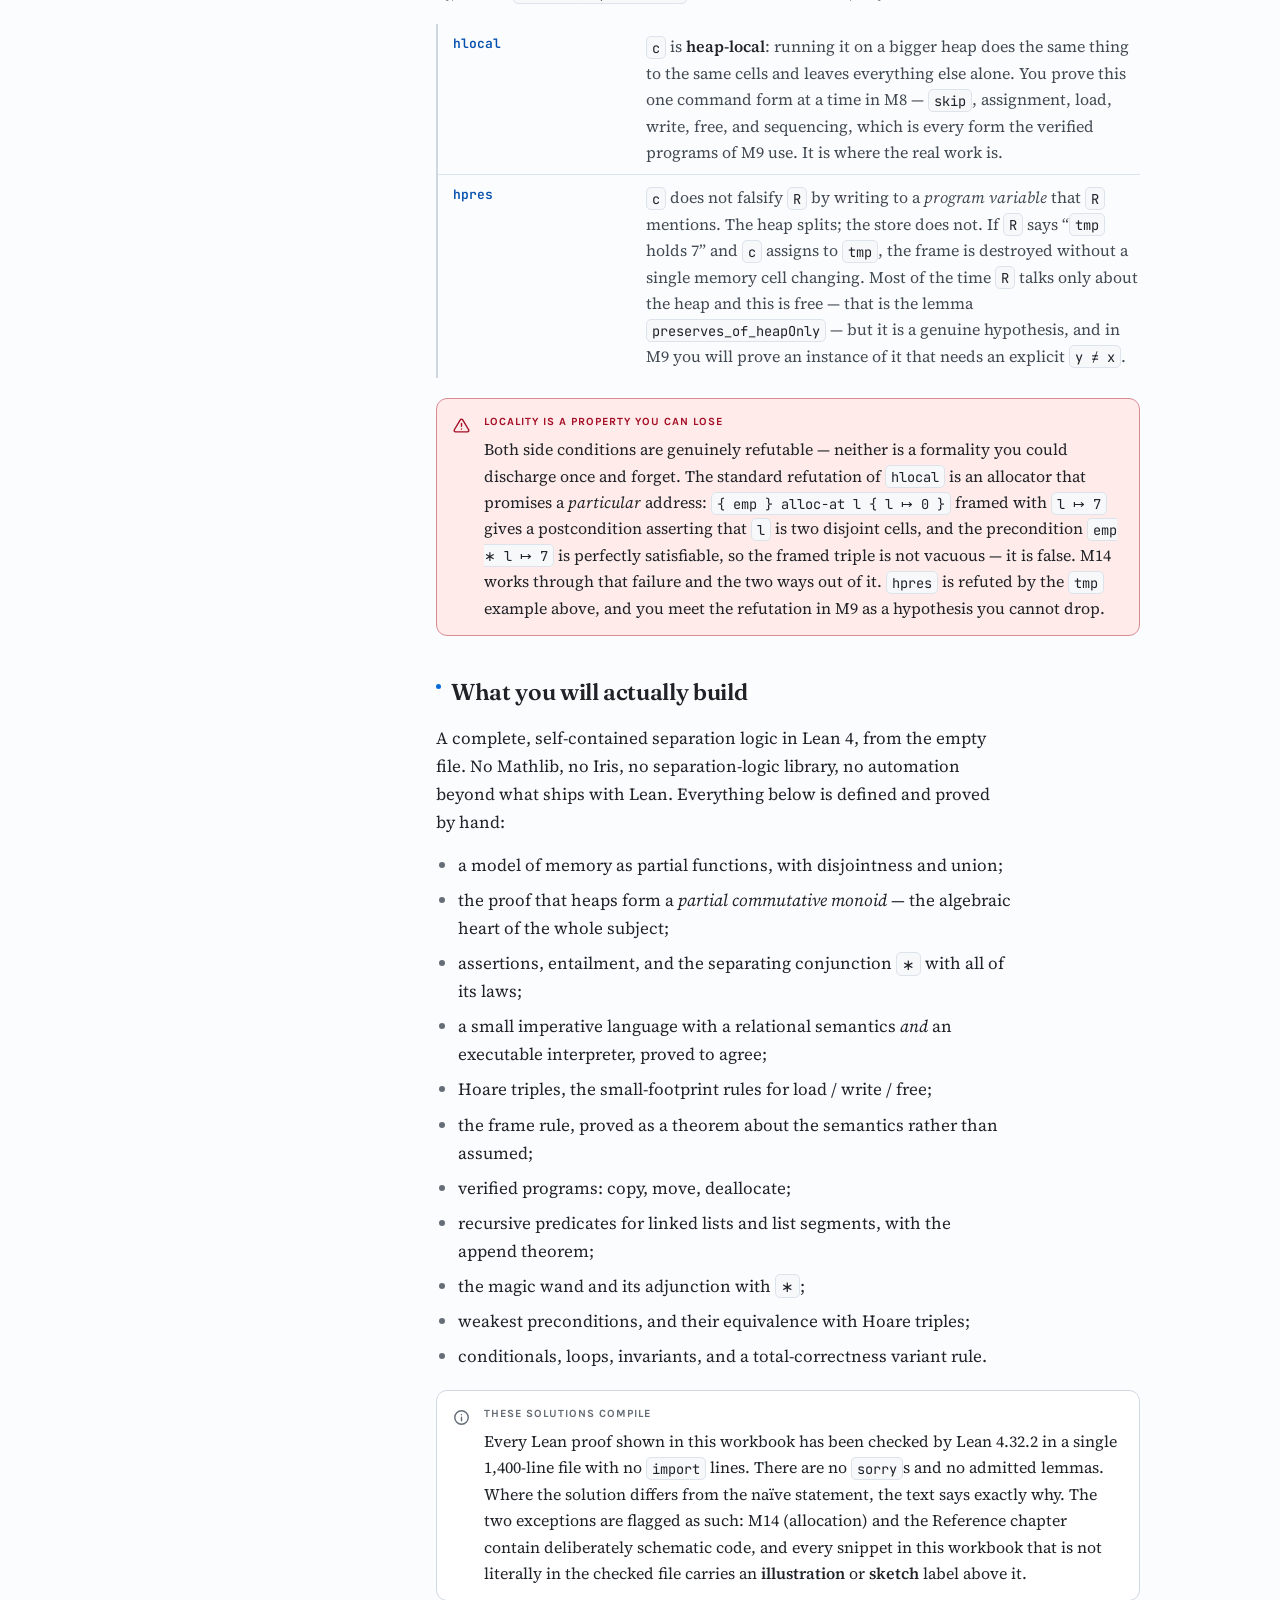
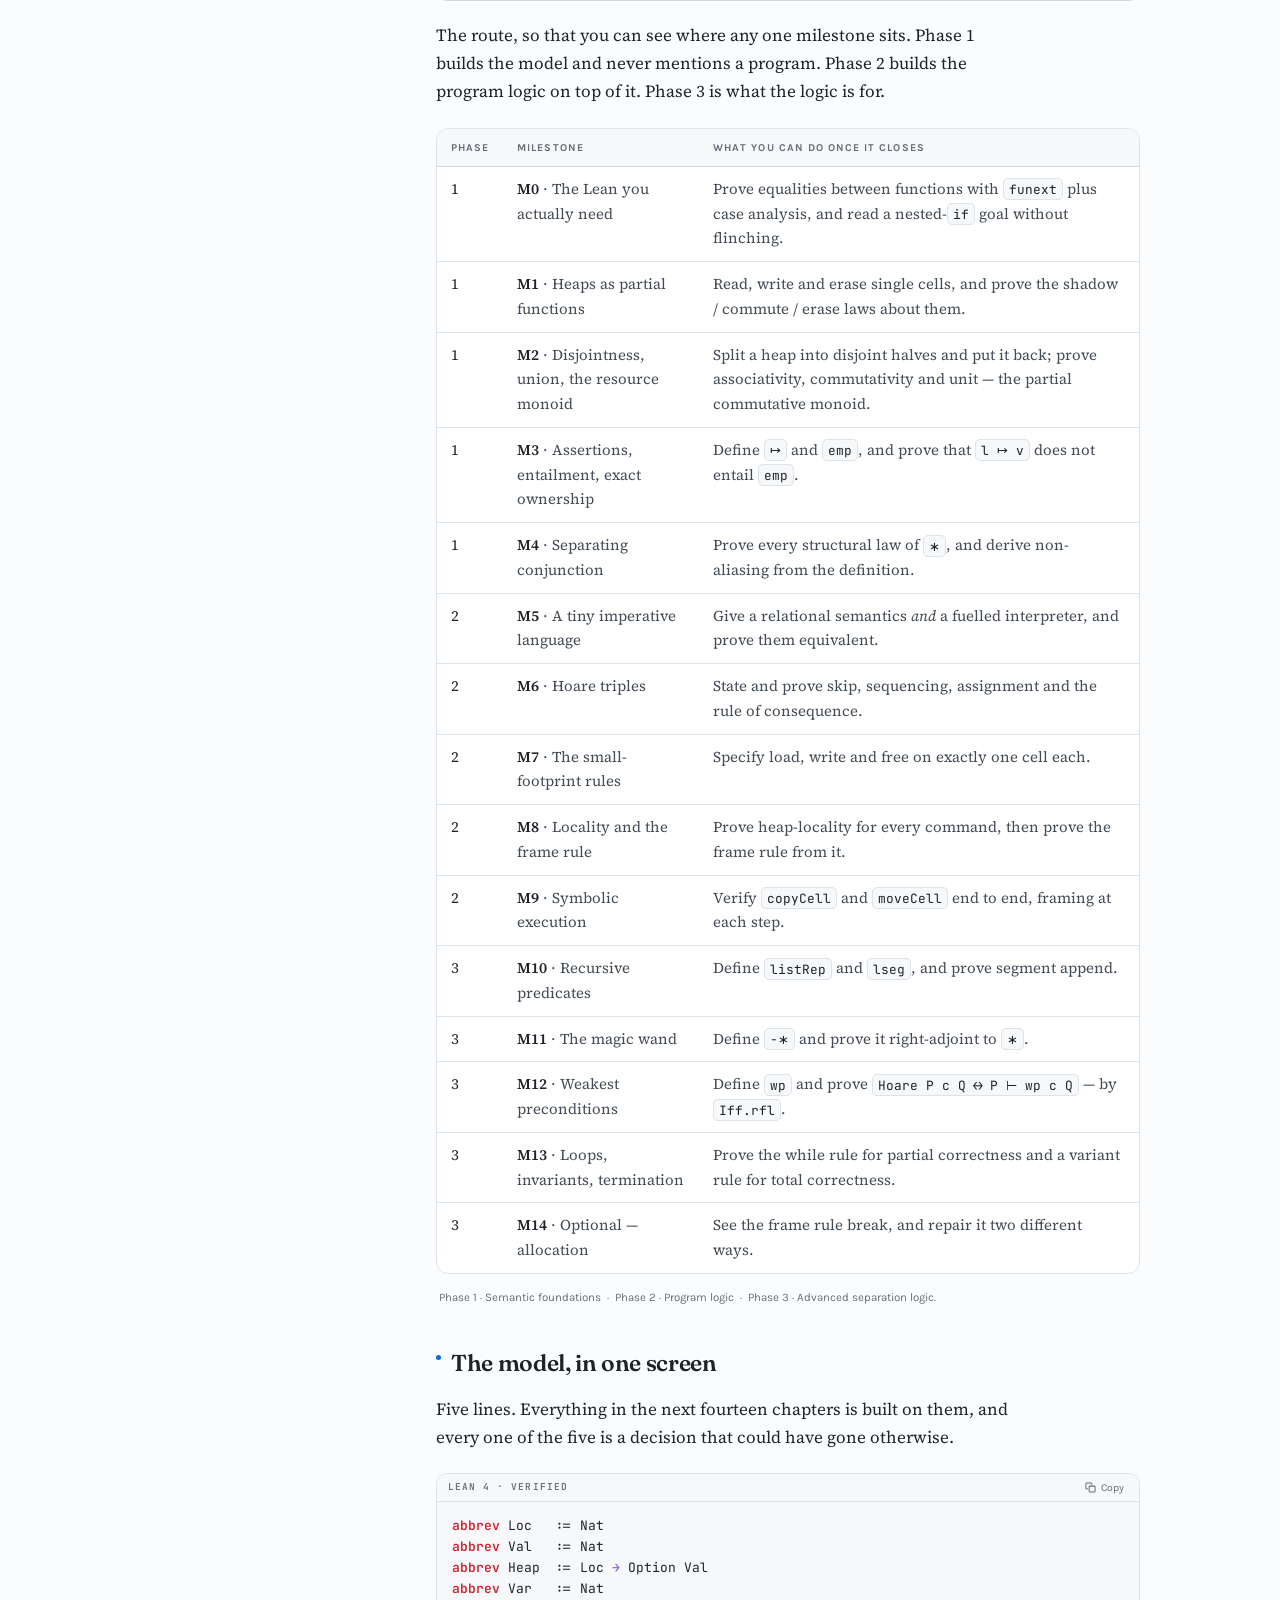
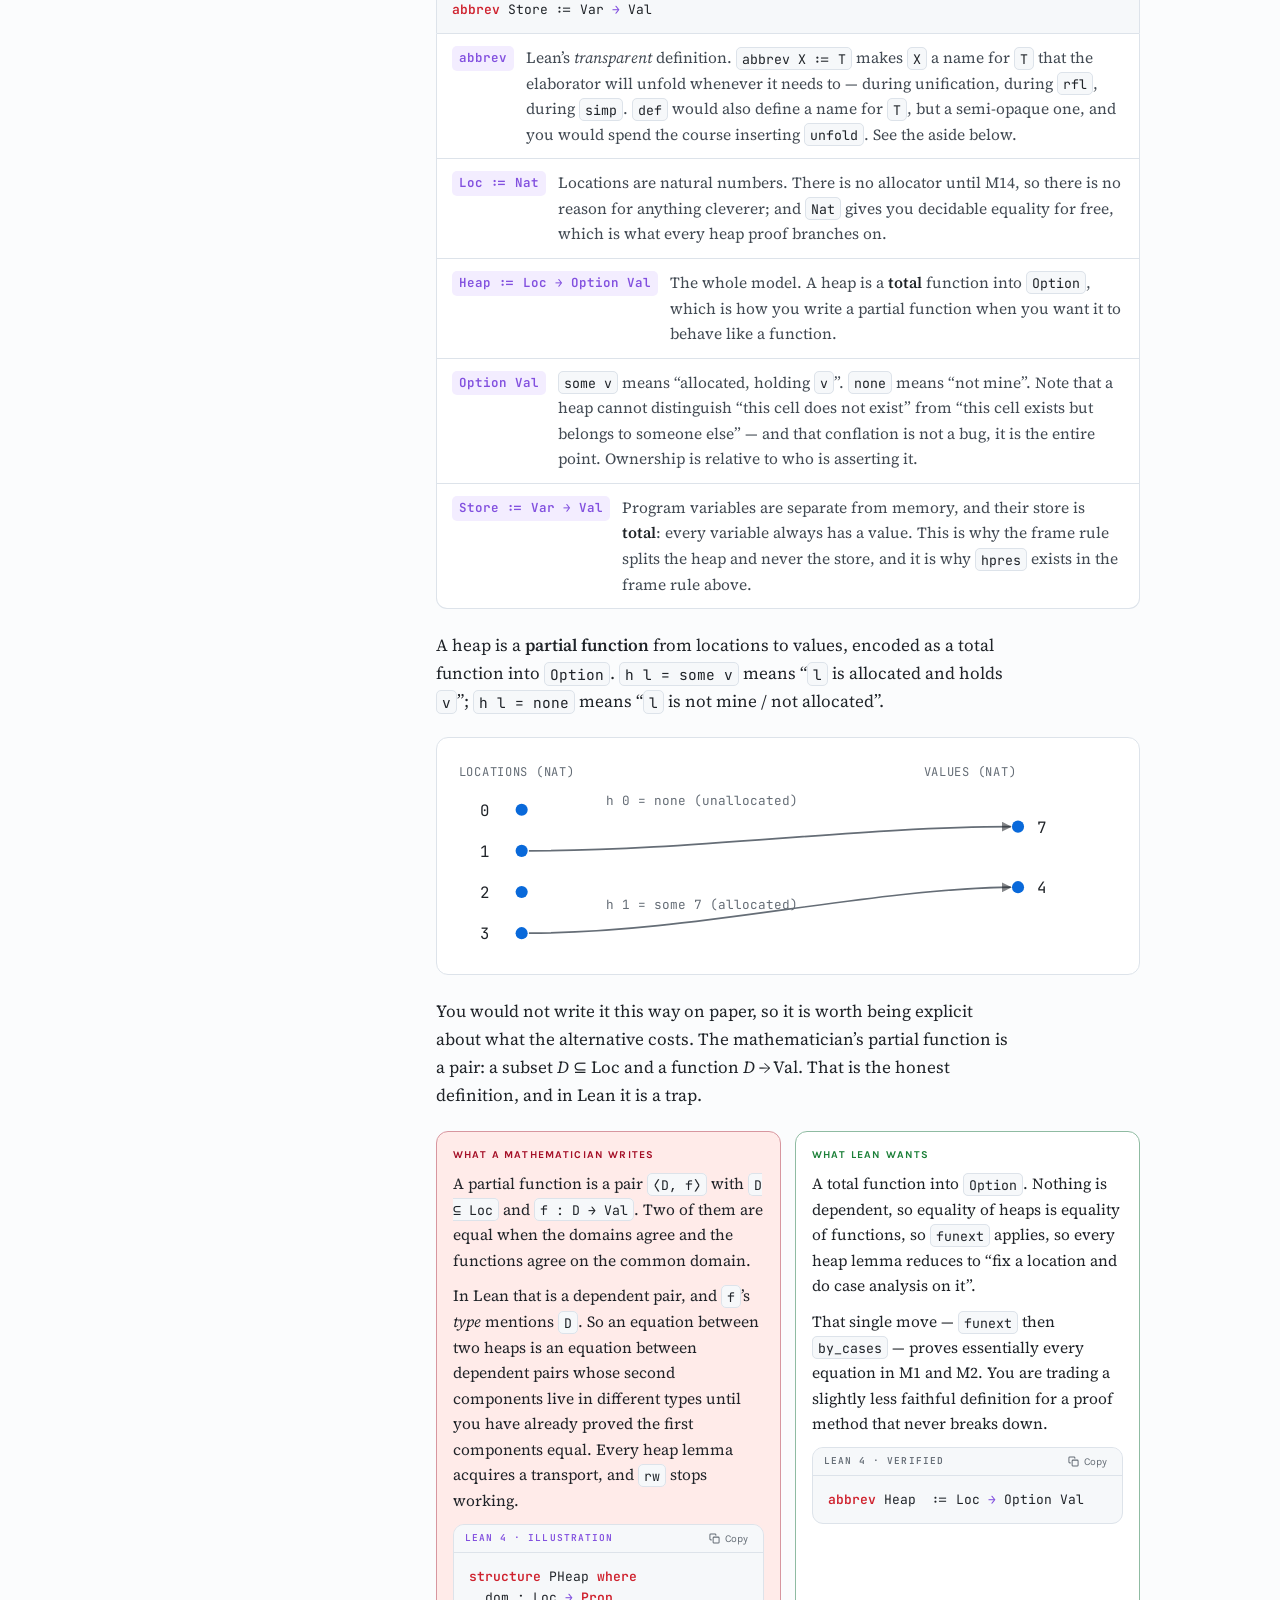
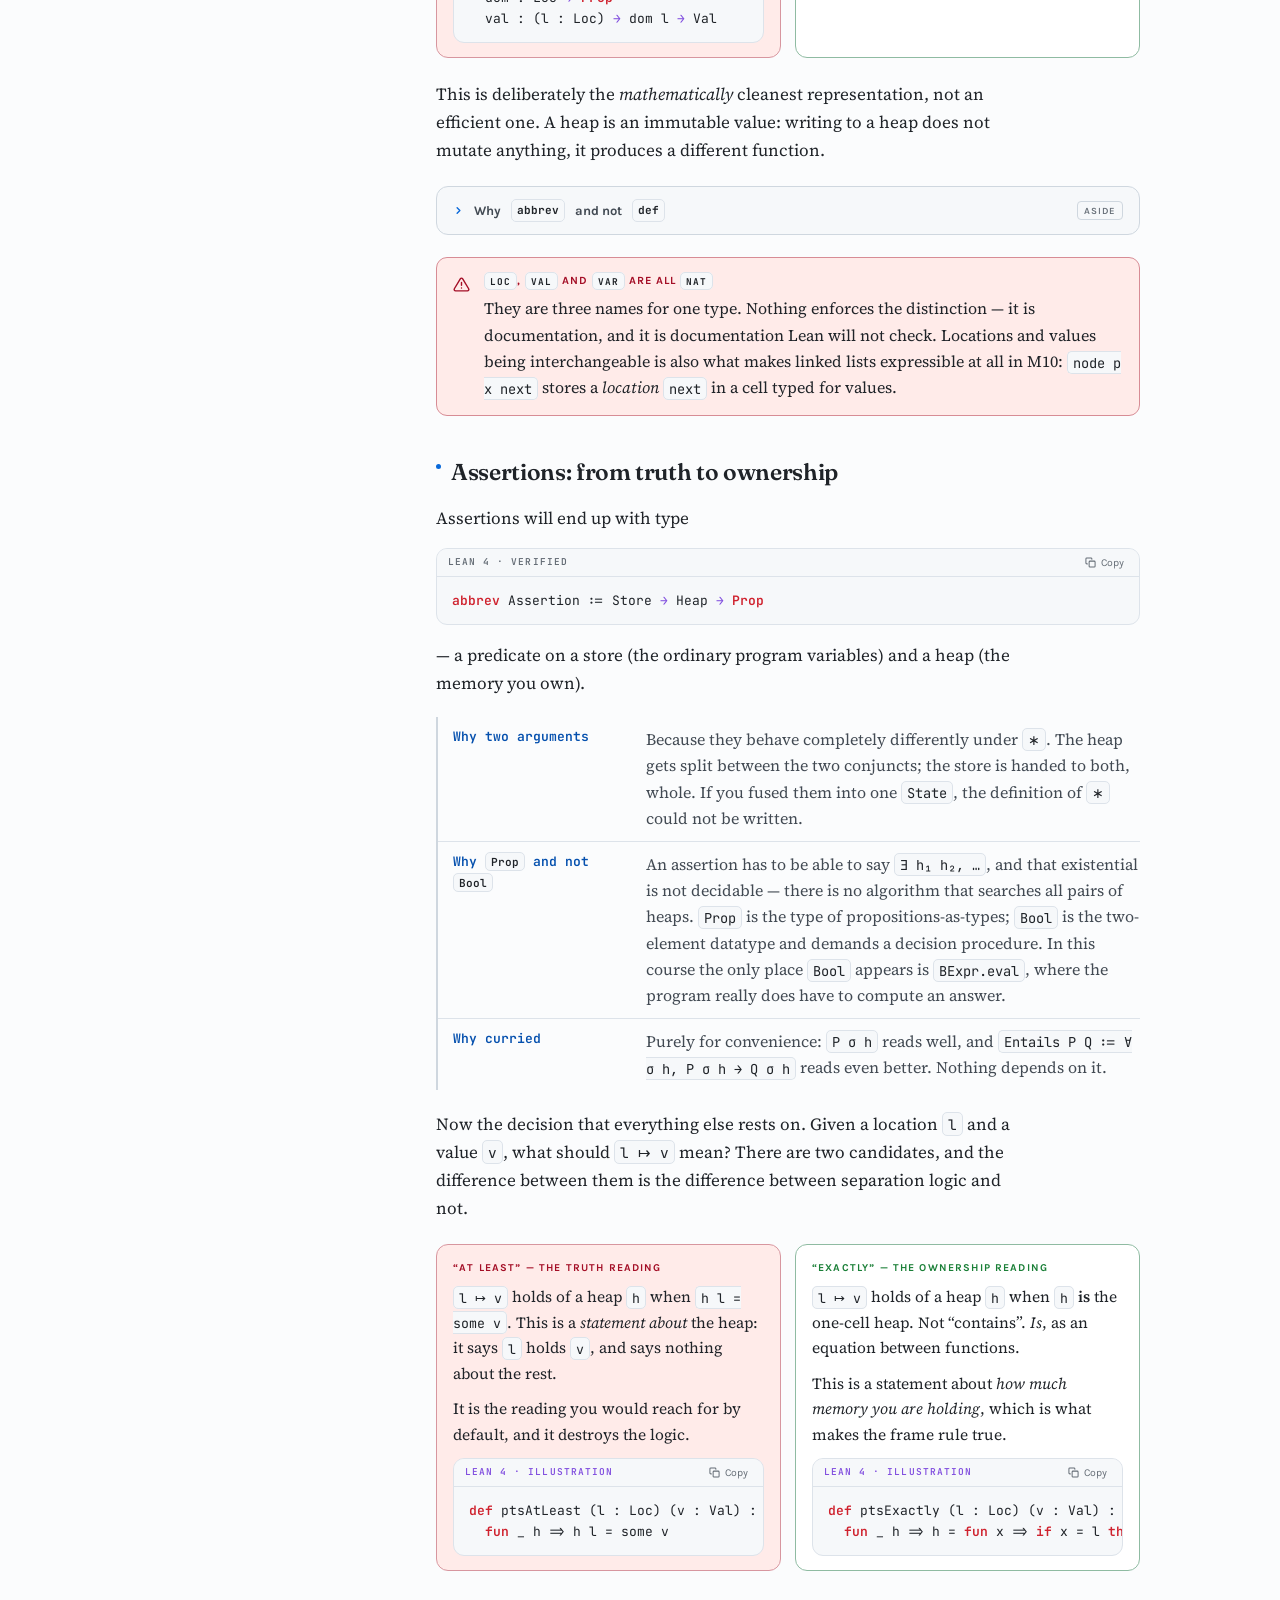
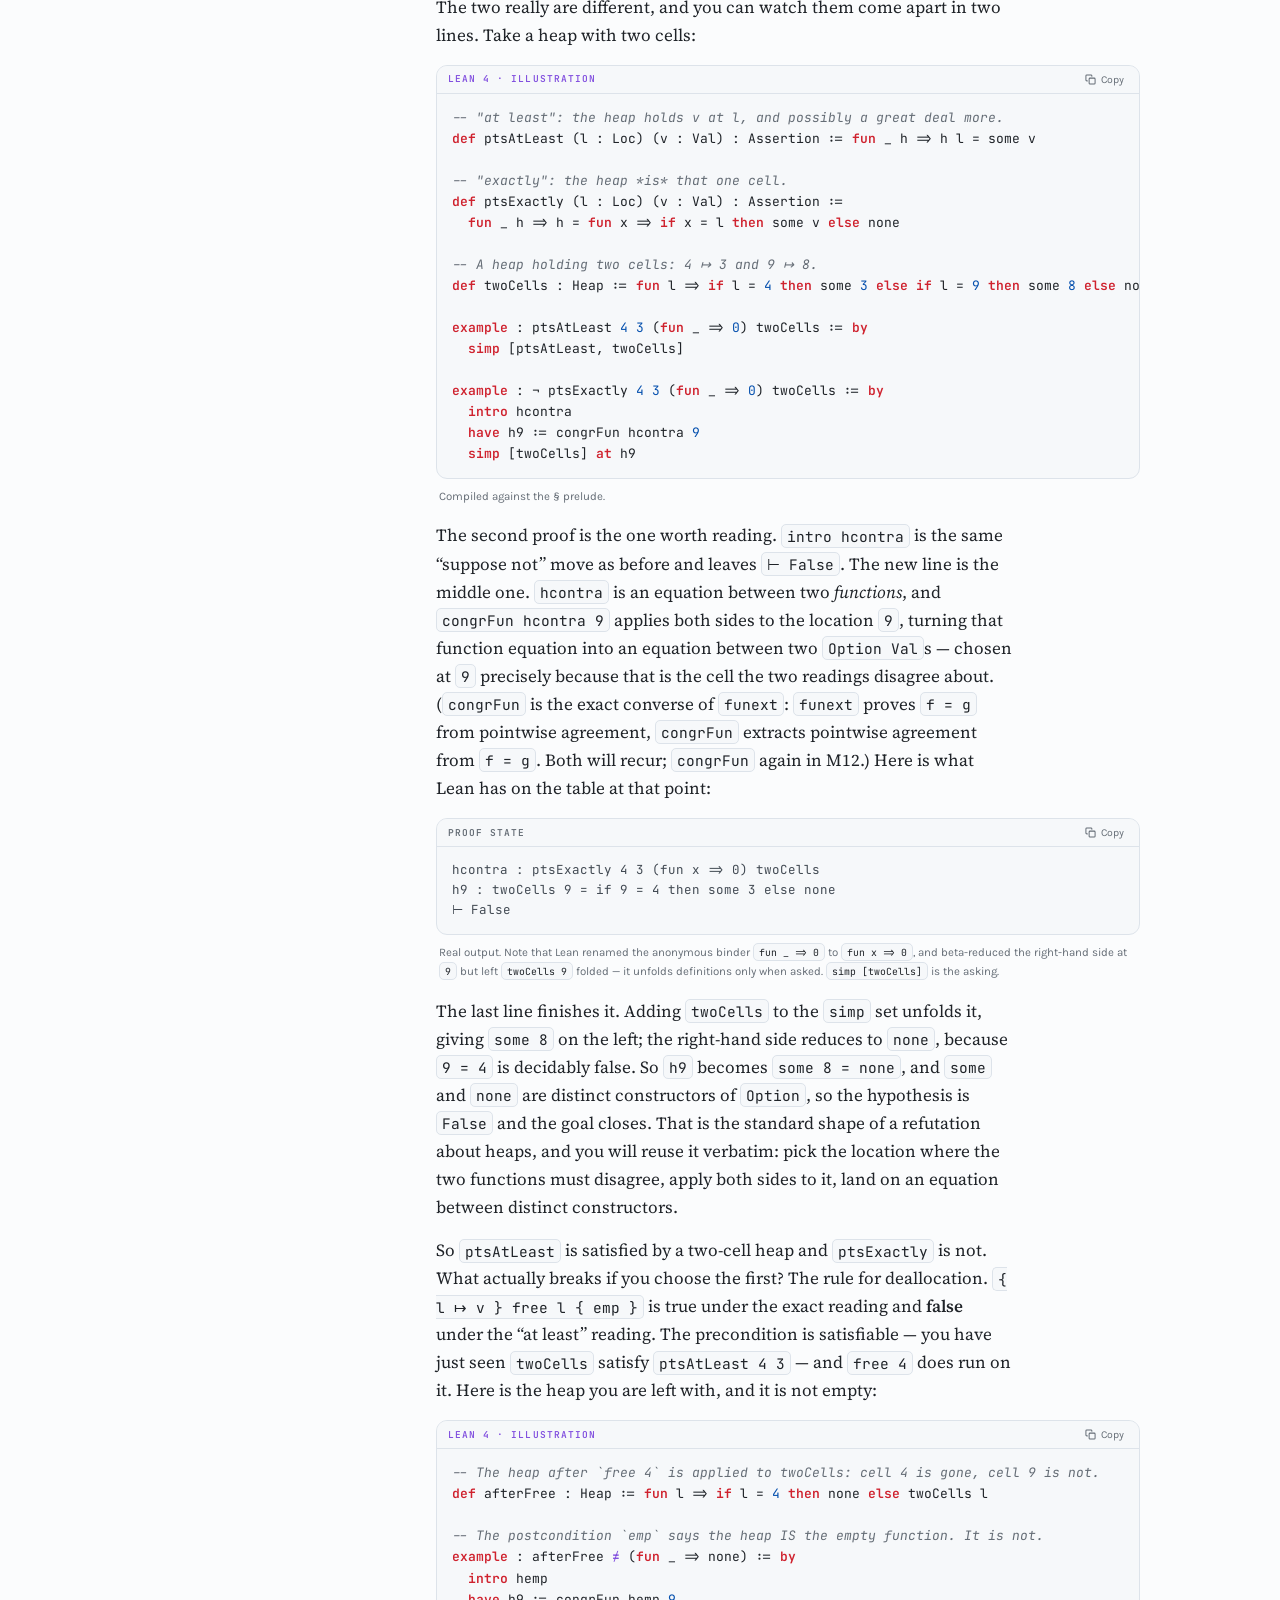
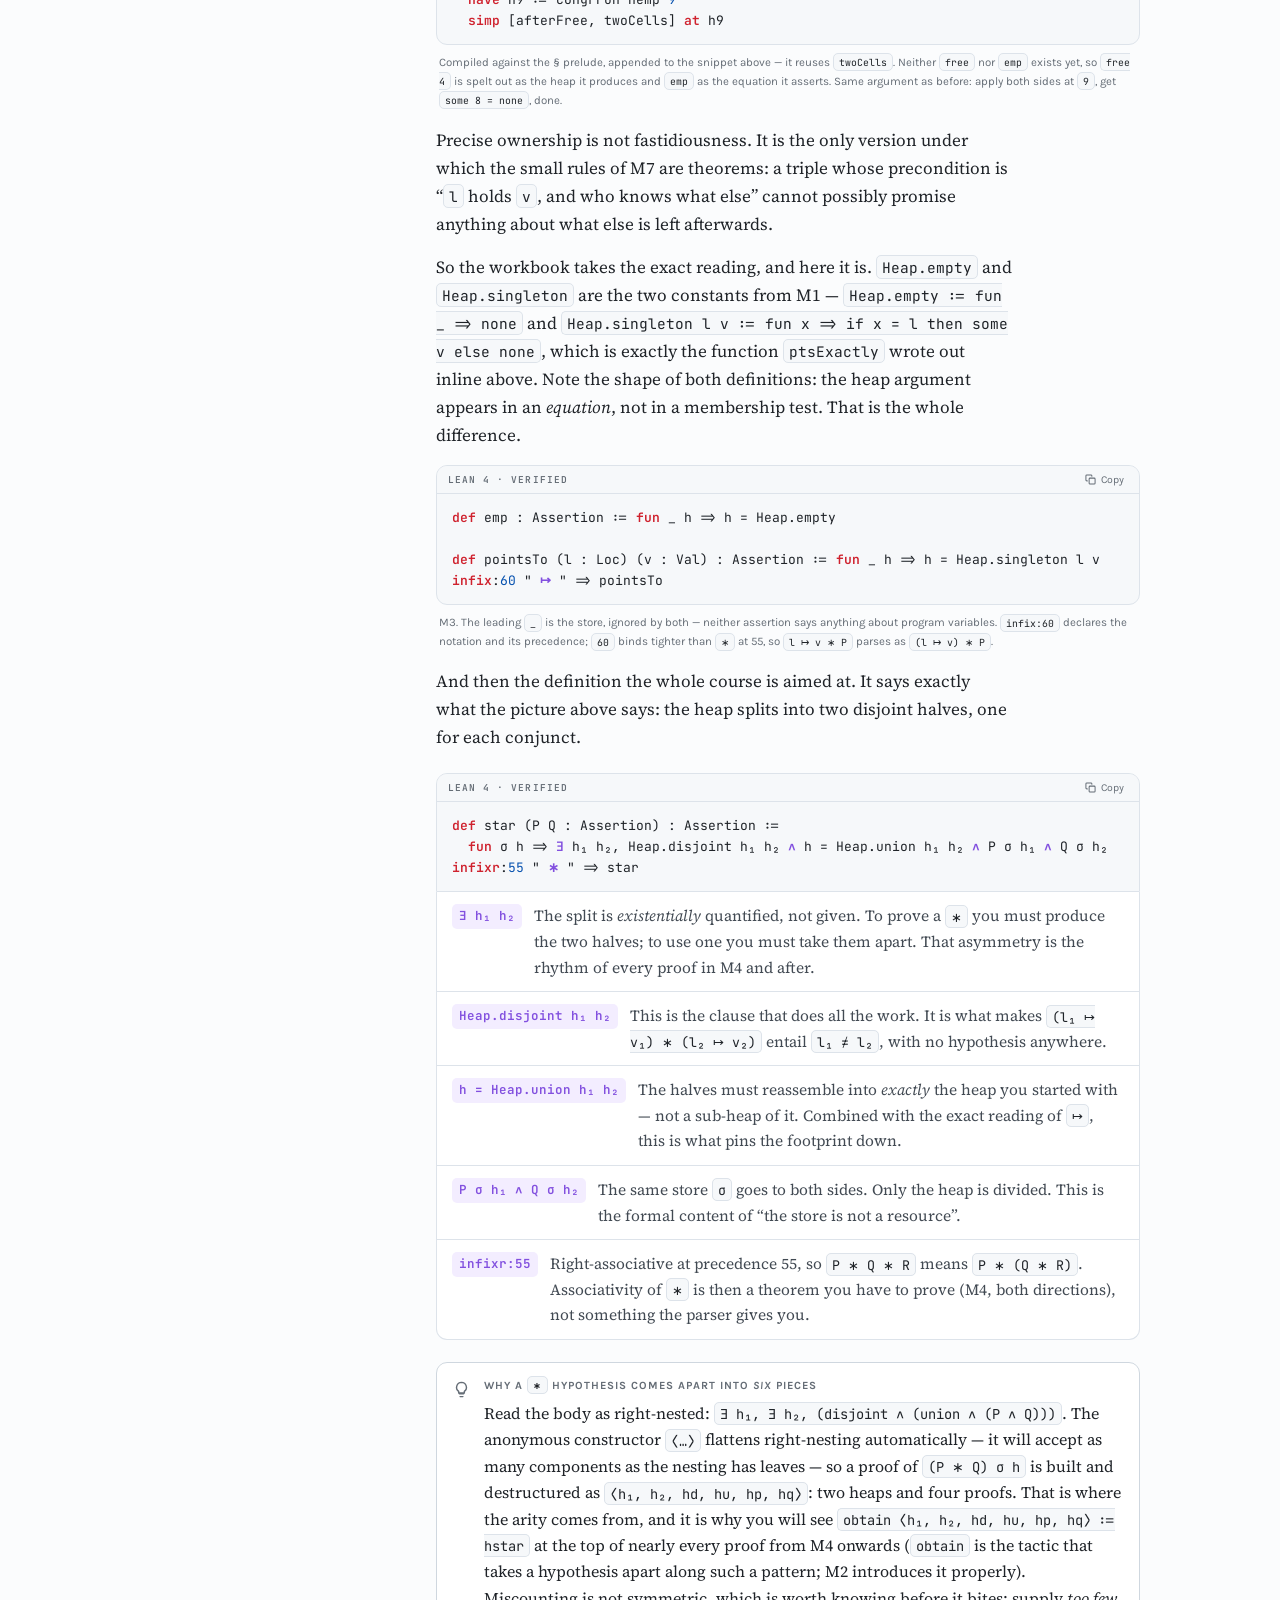
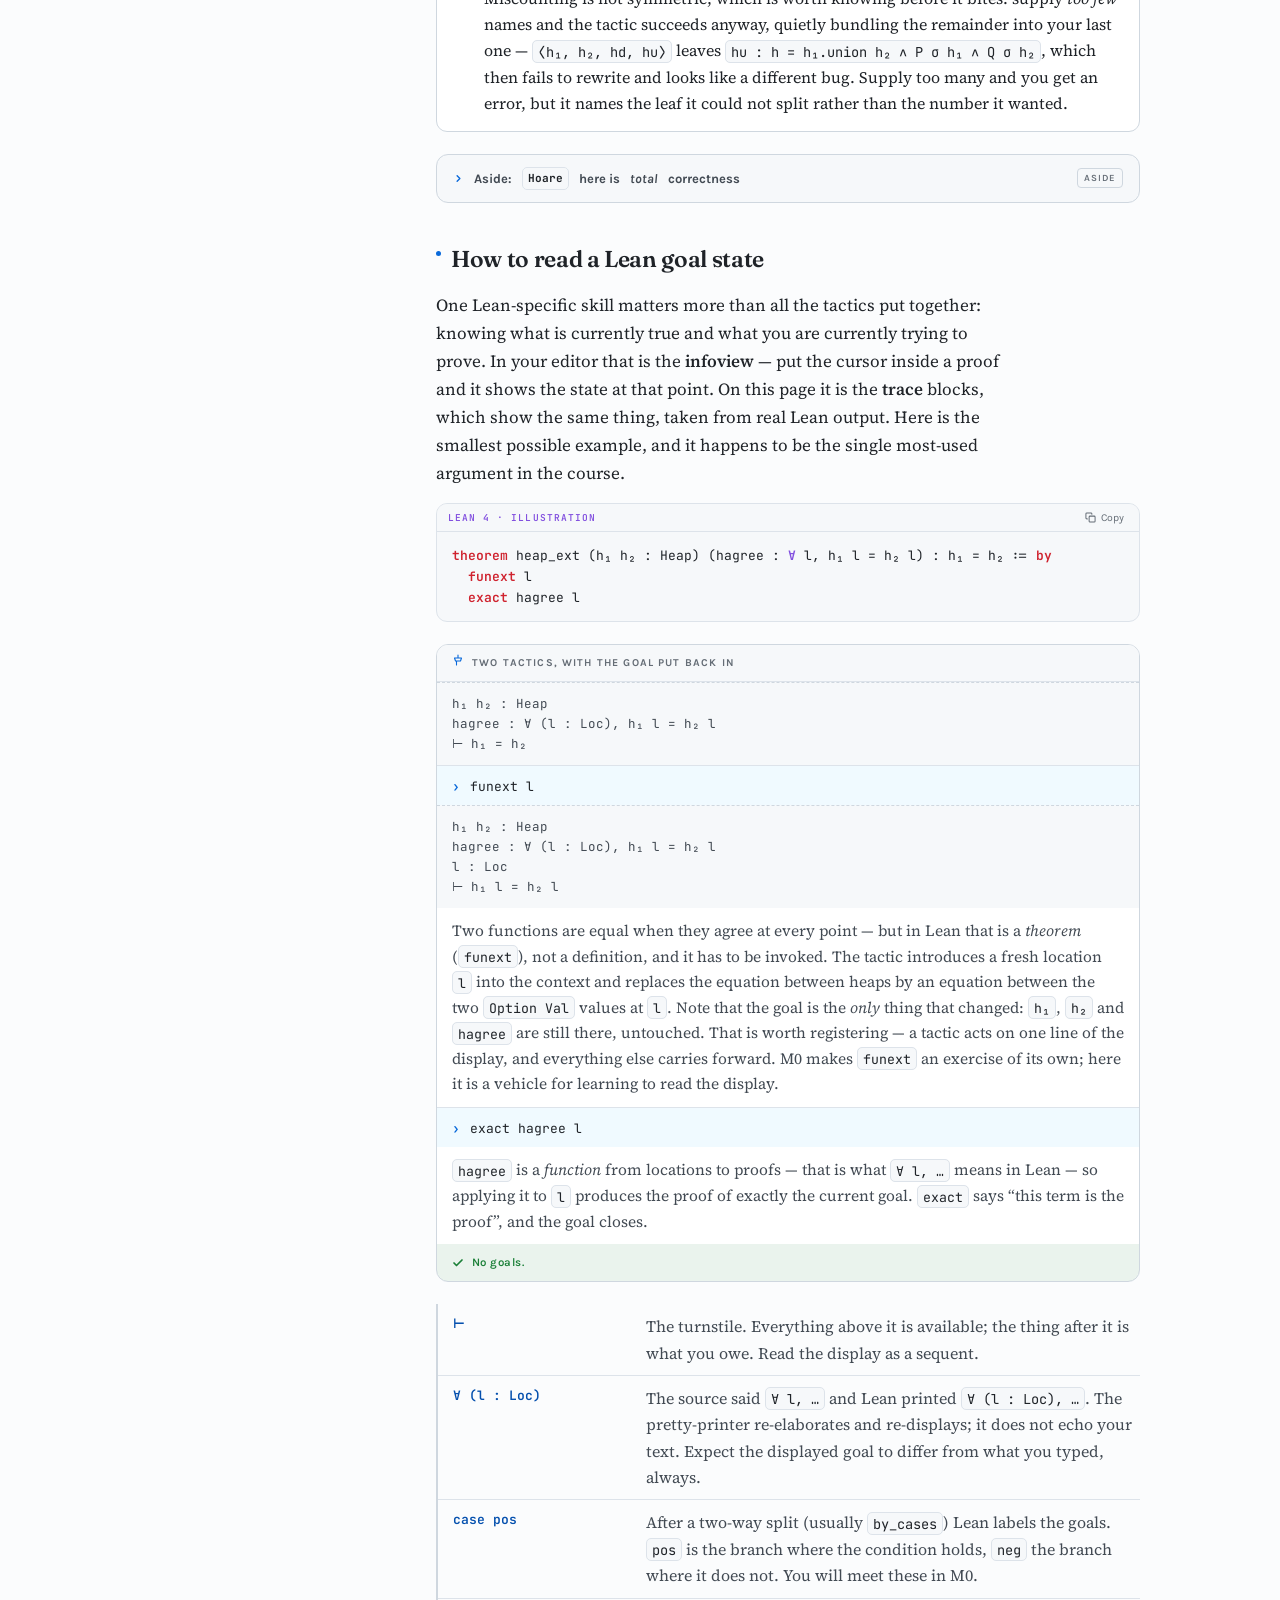
==== commit 4c166cd8: "Make the layout work on phones and tablets Measured at 375, 753, 1009 and 1425 rather than eyeballed" ====
--- a/site/index.html
+++ b/site/index.html
@@ -10,6 +10,7 @@
 <link rel="stylesheet" href="assets/base.css">
 <link rel="stylesheet" href="assets/blocks.css">
 <link rel="stylesheet" href="assets/editor.css">
+<link rel="stylesheet" href="assets/responsive.css">
 <link rel="manifest" href="manifest.webmanifest">
 <meta name="theme-color" content="#0969DA">
 </head>
@@ -17,7 +18,10 @@
 
 <div class="app">
 
+  <div class="rail-scrim" id="railScrim"></div>
+
   <aside class="rail" id="rail">
+    <button class="rail-close" id="railClose" aria-label="Close menu">×</button>
     <div class="brand">
       <div class="mark">∗</div>
       <div>
@@ -48,9 +52,13 @@
       <button class="tb-btn railToggle" id="railToggle" aria-label="Menu">☰</button>
       <div class="crumb" id="crumb"></div>
       <span class="lean-pill idle" id="leanStatus" title="Lean runtime">Lean idle</span>
-      <button class="tb-btn" id="find">Search <kbd>/</kbd></button>
-      <button class="tb-btn" id="notation">Notation <kbd>n</kbd></button>
-      <button class="tb-btn" id="theme"><span id="themeIcon"></span><span id="themeLabel">Auto</span></button>
+      <button class="tb-btn" id="find" title="Search" aria-label="Search">
+        <svg width="14" height="14" viewBox="0 0 24 24" fill="none" stroke="currentColor" stroke-width="2.2" stroke-linecap="round"><circle cx="11" cy="11" r="7"/><path d="m20 20-4.3-4.3"/></svg>
+        <span class="tb-label">Search</span> <kbd>/</kbd></button>
+      <button class="tb-btn" id="notation" title="Notation" aria-label="Notation">
+        <svg width="14" height="14" viewBox="0 0 24 24" fill="none" stroke="currentColor" stroke-width="2.2" stroke-linecap="round" stroke-linejoin="round"><path d="M4 19.5V6a2 2 0 0 1 2-2h13v16H6.5A2.5 2.5 0 0 0 4 22.5V19.5Z"/><path d="M9 8h6M9 12h4"/></svg>
+        <span class="tb-label">Notation</span> <kbd>n</kbd></button>
+      <button class="tb-btn" id="theme" title="Theme" aria-label="Theme"><span id="themeIcon"></span><span class="tb-label" id="themeLabel">Auto</span></button>
       <div class="readbar"><i id="read"></i></div>
     </div>
     <div class="wrap" id="content"></div>
--- a/site/assets/blocks.css
+++ b/site/assets/blocks.css
@@ -46,7 +46,7 @@
   padding:10px 16px;border-bottom:1px solid var(--line);background:var(--card-2);
   font-family:var(--sans);font-size:10.5px;font-weight:700;letter-spacing:.12em;text-transform:uppercase;color:var(--ink-3)
 }
-.step{display:grid;grid-template-columns:26px 1fr;gap:13px;padding:14px 16px}
+.step{display:grid;grid-template-columns:26px minmax(0,1fr);gap:13px;padding:14px 16px}
 .step + .step{border-top:1px solid var(--line)}
 .step-n{
   width:24px;height:24px;border-radius:50%;display:grid;place-items:center;
@@ -54,7 +54,7 @@
   background:var(--accent-soft);color:var(--accent-ink);margin-top:1px
 }
 .step-k{font-family:var(--sans);font-size:14px;font-weight:700;color:var(--ink);margin-bottom:5px}
-.step-b{font-size:16px;color:var(--ink-2)}
+.step-b{font-size:16px;color:var(--ink-2);min-width:0}
 .step-b p{margin:0 0 10px;max-width:none}
 .step-b p:last-child{margin-bottom:0}
 .step-b .cb{margin:11px 0}
@@ -78,14 +78,14 @@
 @media (max-width:640px){.dl-row{grid-template-columns:1fr;gap:3px}}
 .dl-row + .dl-row{border-top:1px solid var(--line)}
 .dl-k{font-family:var(--mono);font-size:13px;color:var(--accent-ink);font-weight:600;overflow-wrap:anywhere}
-.dl-v{font-size:16px;color:var(--ink-2)}
+.dl-v{font-size:16px;color:var(--ink-2);min-width:0}
 .dl-v p{margin:0 0 9px;max-width:none}
 .dl-v p:last-child{margin-bottom:0}
 
 /* ---------- two-column comparison ---------- */
 .cmp{display:grid;grid-template-columns:1fr 1fr;gap:14px;margin:22px 0}
 @media (max-width:720px){.cmp{grid-template-columns:1fr}}
-.cmp-c{border:1px solid var(--line);border-radius:12px;background:var(--card);padding:14px 16px}
+.cmp-c{border:1px solid var(--line);border-radius:12px;background:var(--card);padding:14px 16px;min-width:0}
 .cmp-c.good{border-color:color-mix(in srgb,var(--green) 40%,var(--line))}
 .cmp-c.bad{border-color:color-mix(in srgb,var(--rust) 40%,var(--line));background:var(--rust-soft)}
 .cmp-t{
@@ -136,13 +136,13 @@
 .anat-parts{
   border:1px solid var(--line);border-top:0;border-radius:0 0 11px 11px;background:var(--card);overflow:hidden
 }
-.anat-p{display:grid;grid-template-columns:auto 1fr;gap:12px;padding:11px 15px;align-items:start}
+.anat-p{display:grid;grid-template-columns:auto minmax(0,1fr);gap:12px;padding:11px 15px;align-items:start}
 .anat-p + .anat-p{border-top:1px solid var(--line)}
 .anat-m{
   font-family:var(--mono);font-size:12.5px;font-weight:600;color:var(--violet);
   background:var(--violet-soft);border-radius:5px;padding:2px 7px;white-space:nowrap;margin-top:1px
 }
-.anat-h{font-size:15.5px;color:var(--ink-2)}
+.anat-h{font-size:15.5px;color:var(--ink-2);min-width:0}
 .anat-h p{margin:0 0 9px;max-width:none}
 .anat-h p:last-child{margin-bottom:0}
 
@@ -181,7 +181,7 @@
   font-family:var(--mono);font-size:12.5px;color:var(--violet);font-weight:600;
   white-space:pre-wrap;overflow-wrap:anywhere;margin-top:1px
 }
-.walk-h{font-size:15.5px;color:var(--ink-2)}
+.walk-h{font-size:15.5px;color:var(--ink-2);min-width:0}
 .walk-h p{margin:0 0 9px;max-width:none}
 .walk-h p:last-child{margin-bottom:0}
 
--- a/site/assets/editor.css
+++ b/site/assets/editor.css
@@ -71,7 +71,8 @@
   color:var(--code-ink);background:transparent
 }
 .ed-ta{
-  position:relative;display:block;width:100%;resize:none;overflow:hidden;
+  position:relative;display:block;width:100%;resize:none;
+  overflow-x:auto;overflow-y:hidden;          /* long lines must stay reachable */
   background:transparent;color:transparent;caret-color:var(--accent);outline:0
 }
 .ed-ta::selection{background:var(--sel);color:transparent}
@@ -164,3 +165,30 @@
 }
 .off-bar{height:5px;background:var(--line);border-radius:4px;margin:8px 0;overflow:hidden}
 .off-bar>i{display:block;height:100%;background:var(--accent);border-radius:4px;transition:width .3s}
+
+/* ---------- sidebar on a phone: it must be closable ----------
+   The rail slides over the page on narrow screens. Give it a dimmed backdrop
+   that closes on tap, and an explicit × — a panel you can open but not close
+   is a trap. */
+.rail-scrim{
+  position:fixed;inset:0;z-index:55;display:none;
+  background:rgba(20,14,4,.42);backdrop-filter:blur(2px)
+}
+.rail-scrim.on{display:block}
+.rail-close{
+  display:none;position:absolute;top:12px;right:12px;z-index:2;
+  width:34px;height:34px;border-radius:9px;
+  border:1px solid var(--line-2);background:var(--card);color:var(--ink-2);
+  font-size:22px;line-height:1;cursor:pointer;padding:0
+}
+.rail-close:active{background:var(--card-2)}
+body.rail-open{overflow:hidden}          /* no scrolling the page behind it */
+
+@media (max-width:960px){
+  .rail-close{display:block}
+  .rail{width:min(320px,86vw);box-shadow:var(--shadow-lg)}
+  .brand{padding-right:44px}             /* keep the title clear of the × */
+}
+@media (min-width:961px){
+  .rail-scrim{display:none!important}    /* on a wide screen the rail is just there */
+}
--- a/site/assets/responsive.css
+++ b/site/assets/responsive.css
@@ -0,0 +1,134 @@
+/* ==========================================================================
+   responsive.css — phone and tablet.
+
+   Loaded last, so it wins. Everything here is a breakpoint adjustment; the
+   layout correctness fixes (min-width:0 on grid children that hold code, so a
+   wide <pre> scrolls instead of being clipped) live with their components in
+   blocks.css.
+
+   Breakpoints, and why:
+     1100px  the sidebar plus a full-width column stops fitting comfortably
+      960px  the sidebar becomes a drawer (set in base.css)
+      760px  tablet portrait: give the text the whole width
+      560px  phone: toolbar goes to icons, some rows stack
+      380px  small phone: tighten padding
+   ========================================================================== */
+
+/* ---------- large tablet / small laptop ----------
+   Only while the rail is still a real column. Below 960px base.css switches
+   the grid to a single track and makes the rail position:fixed — restating a
+   two-column grid here would leave `.main` sitting in a 264px track with the
+   rest of the screen empty. */
+@media (min-width:961px) and (max-width:1100px){
+  .wrap{padding-left:26px;padding-right:26px}
+  .rail{width:264px}
+  .app{grid-template-columns:264px minmax(0,1fr)}
+}
+
+/* ---------- tablet ---------- */
+@media (max-width:960px){
+  /* the rail is a drawer here, so the column is the whole screen: let the
+     measure grow a little rather than leaving a narrow ribbon of text */
+  .wrap{max-width:820px;padding:26px 30px 120px}
+  h2.title{font-size:clamp(28px,5.2vw,38px)}
+  .blurb{font-size:17px}
+}
+
+/* ---------- tablet portrait ---------- */
+@media (max-width:760px){
+  .wrap{padding:22px 22px 110px}
+  .wrap p,.wrap ul,.wrap ol{max-width:none}   /* 64ch is narrower than the screen */
+  .lead{margin-bottom:24px}
+  .rule{margin:24px 0 4px}
+  .wrap h3{margin-top:32px}
+}
+
+/* ---------- phone ---------- */
+@media (max-width:560px){
+  body{font-size:16.5px}
+  .wrap{padding:18px 16px 100px}
+
+  /* toolbar: the breadcrumb tells you where you are, so it gets the room.
+     The buttons keep their icons and drop their words. */
+  .topbar{padding:9px 12px;gap:6px}
+  .tb-btn .tb-label,.tb-btn kbd{display:none}
+  .tb-btn{padding:7px 9px}
+  .crumb{font-size:11.5px;flex:1 1 60px}   /* keep it: it says where you are */
+  .lean-pill{max-width:none;width:auto;padding:6px 8px;font-size:0;gap:0}
+  .lean-pill::before{width:8px;height:8px}   /* just the status dot */
+
+  /* headings and prose */
+  h2.title{font-size:clamp(25px,7vw,32px)}
+  .blurb{font-size:16px}
+  .wrap h3{font-size:20px;padding-left:13px;margin-top:28px}
+  blockquote{padding:13px 15px;font-size:16px}
+
+  /* blocks: less inner padding, the screen is the scarce thing */
+  .note,.dod,.defn,.orient-col,.orient-pay{padding-left:14px;padding-right:14px}
+  .step{padding:12px 13px;gap:11px}
+  .steps-t,.trace-t,.walk-t{padding-left:13px;padding-right:13px}
+  .tr-tac,.tr-state,.tr-note,.tr-done,.anat-p{padding-left:13px;padding-right:13px}
+  .cb pre{padding:11px 13px;font-size:12.5px}
+  .toc{padding:12px 13px}
+
+  /* the anatomy chip and its text stack rather than fighting for width */
+  .anat-p{grid-template-columns:1fr;gap:6px}
+  .anat-m{justify-self:start;white-space:normal;overflow-wrap:anywhere;max-width:100%}
+
+  /* previous/next: side by side they truncate to nothing */
+  .pager{flex-direction:column;gap:9px;margin-top:44px}
+  .pg.next{text-align:left}
+
+  /* exercises: the checkbox is a tap target, not a decoration */
+  .ex-top{padding:13px 14px 11px}
+  .ex-body,.reveals,.panel{padding-left:14px;padding-right:14px}
+  .ck{width:26px;height:26px}
+  .rv{padding:7px 12px;font-size:12px}
+
+  /* editor */
+  .ed-bar{padding:8px 10px;gap:7px}
+  .ed-pal{padding:7px 8px;gap:5px}
+  .sym{min-width:34px;height:34px;font-size:15px}   /* thumbs, not cursors */
+  .ed-btn{padding:7px 11px}
+  .ed-gutter{padding-left:9px;padding-right:6px;min-width:32px;font-size:12px}
+  .ed-hl,.ed-ta{padding:11px;font-size:12.5px}
+  .ed-hintbar{font-size:10.5px;padding:7px 10px}
+
+  /* drawers and dialogs get the full screen */
+  .drawer{width:100vw;padding:18px}
+  .finder{top:0;left:0;transform:none;width:100vw;border-radius:0}
+  .hits{max-height:70vh}
+}
+
+/* ---------- small phone ---------- */
+@media (max-width:380px){
+  .wrap{padding:16px 12px 90px}
+  .step{grid-template-columns:22px minmax(0,1fr);gap:9px}
+  .step-n{width:21px;height:21px;font-size:10px}
+  /* the palette wraps, so there is no reason to shrink the tap targets */
+}
+
+/* ---------- landscape phone: vertical space is the scarce thing ---------- */
+@media (max-height:520px) and (orientation:landscape){
+  .topbar{position:static}
+  .wrap{padding-top:14px}
+  .lead{margin-bottom:16px}
+}
+
+/* ---------- coarse pointers: nothing relies on hover ---------- */
+@media (hover:none){
+  .pg:hover{transform:none}
+  .sym:active,.rv:active,.ed-btn:active{opacity:.7}
+}
+
+/* Long Lean lines scroll inside their own block. Make that discoverable on
+   touch, where there is no scrollbar until you drag. */
+@media (hover:none){
+  .cb pre,.tr-state,.tblwrap{
+    scrollbar-width:thin;
+    -webkit-overflow-scrolling:touch;
+    background-image:linear-gradient(to left,color-mix(in srgb,var(--ink) 7%,transparent),transparent 24px);
+    background-repeat:no-repeat;background-position:right;background-size:24px 100%;
+    background-attachment:local
+  }
+}
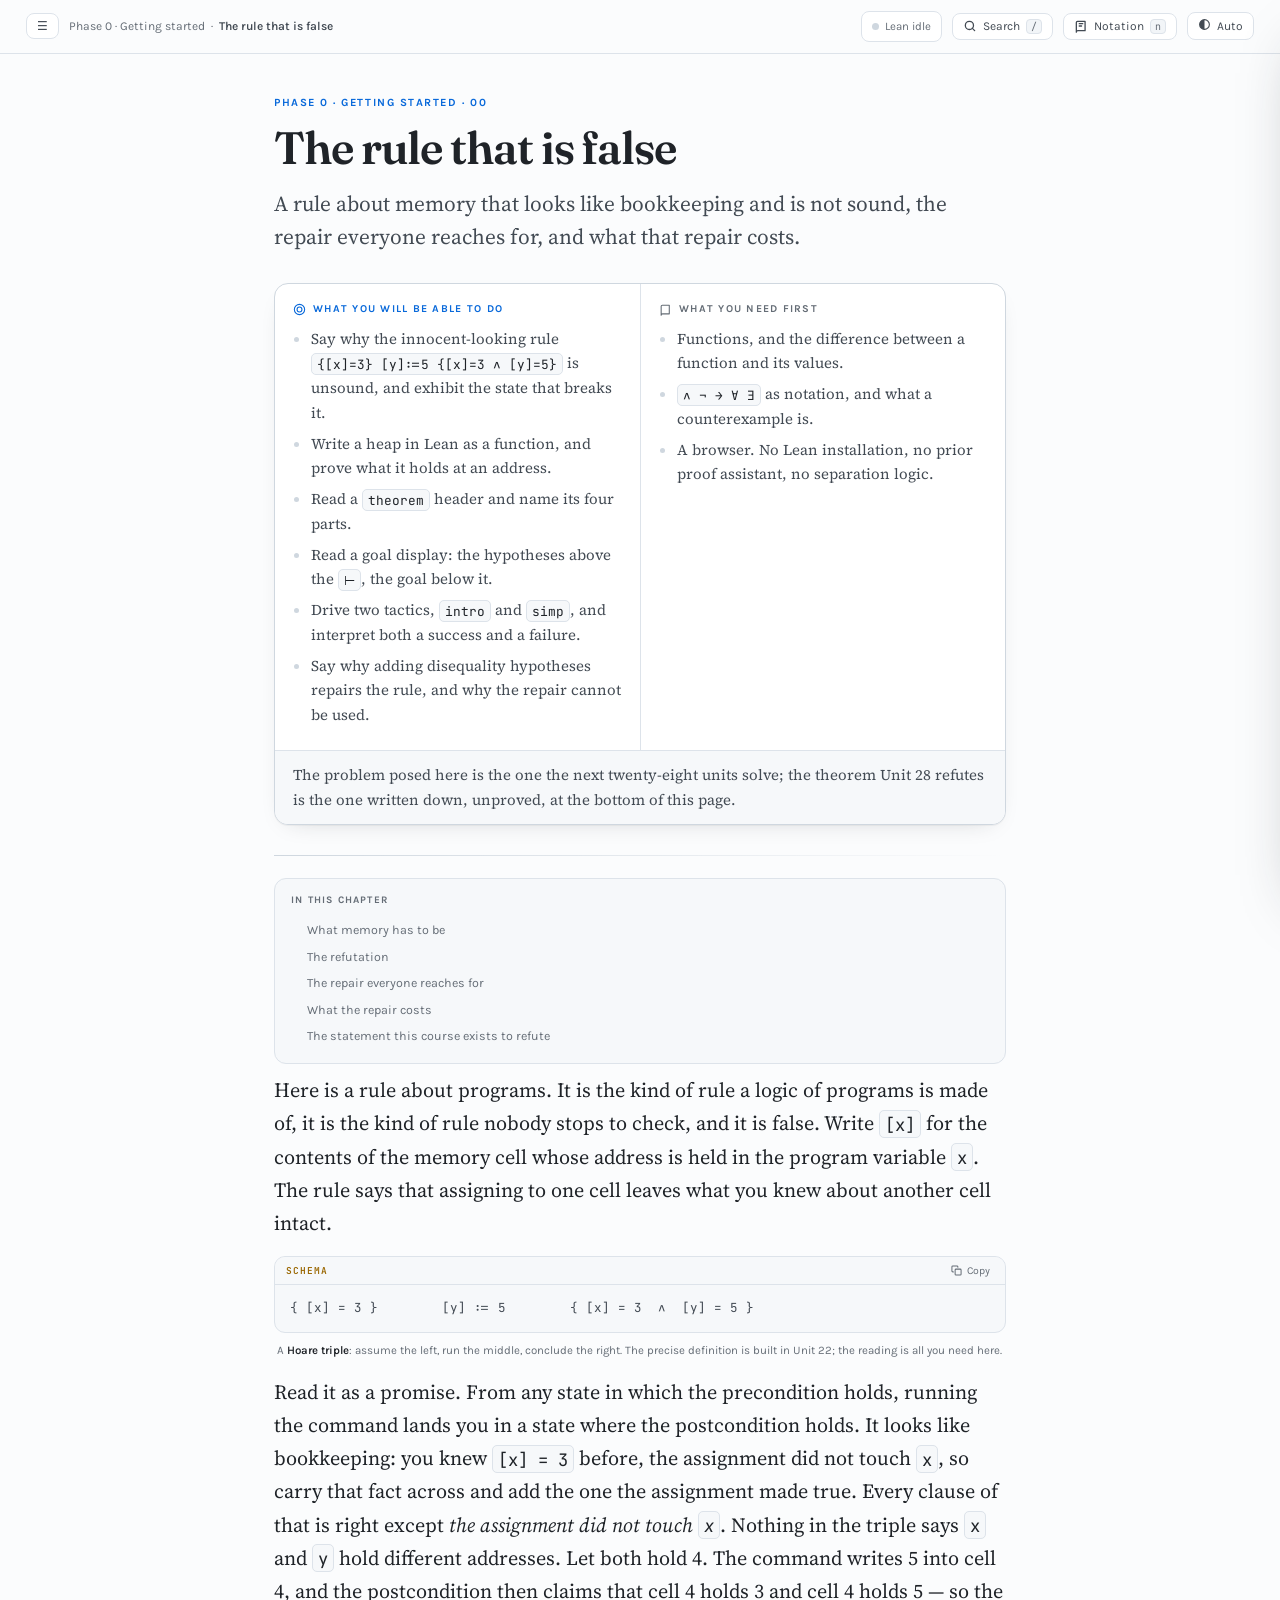
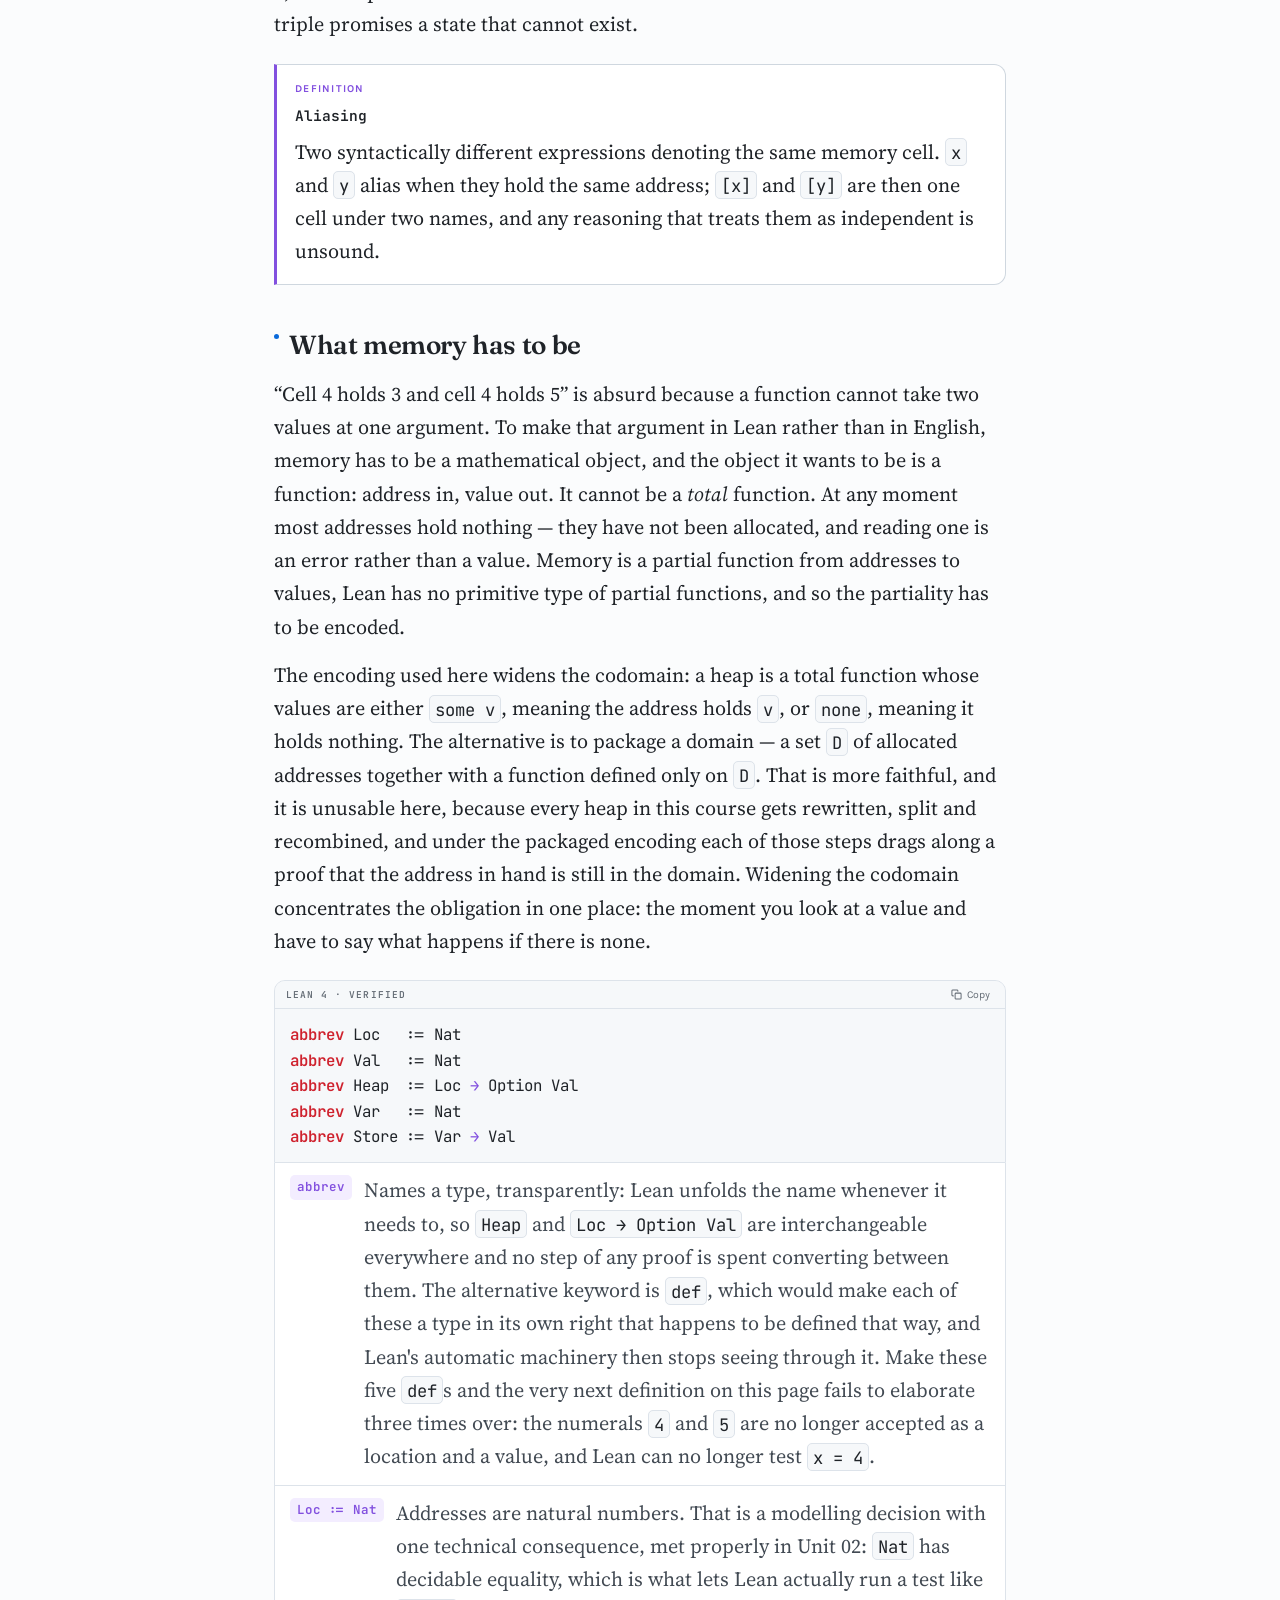
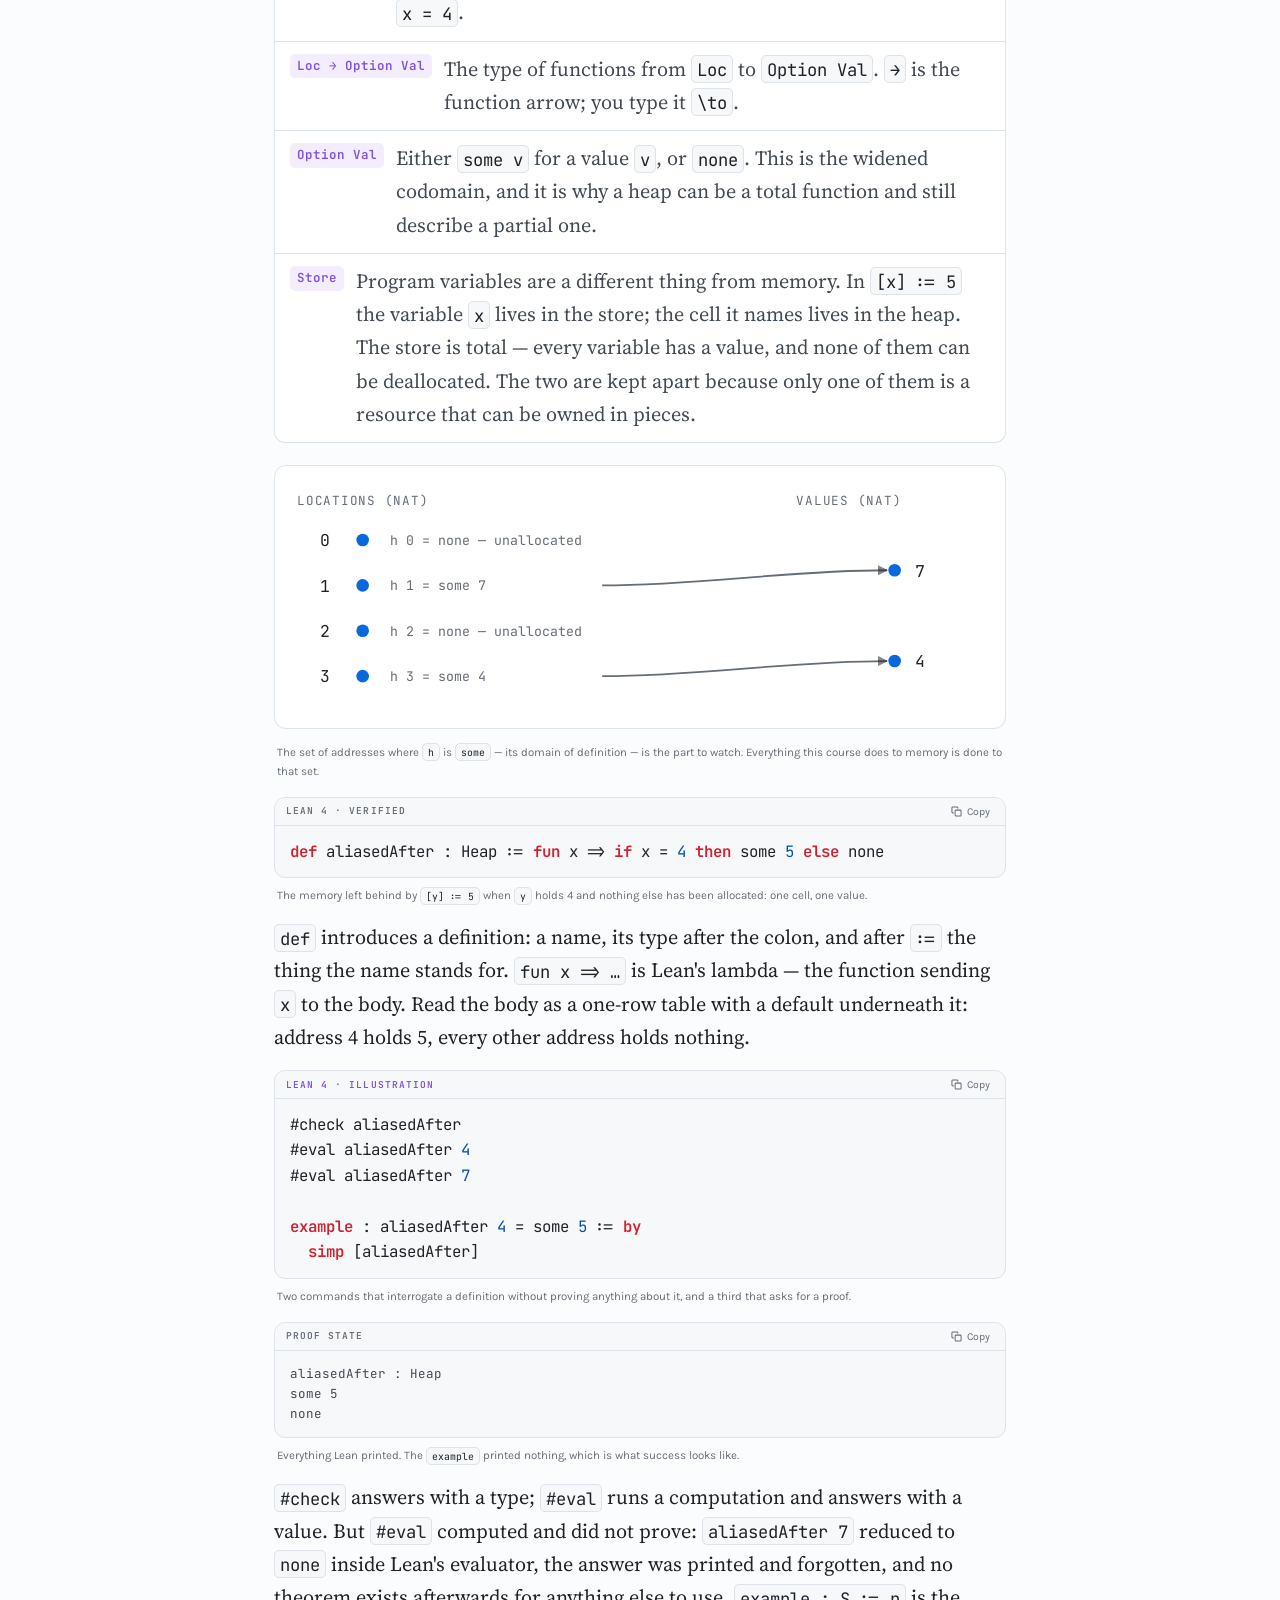
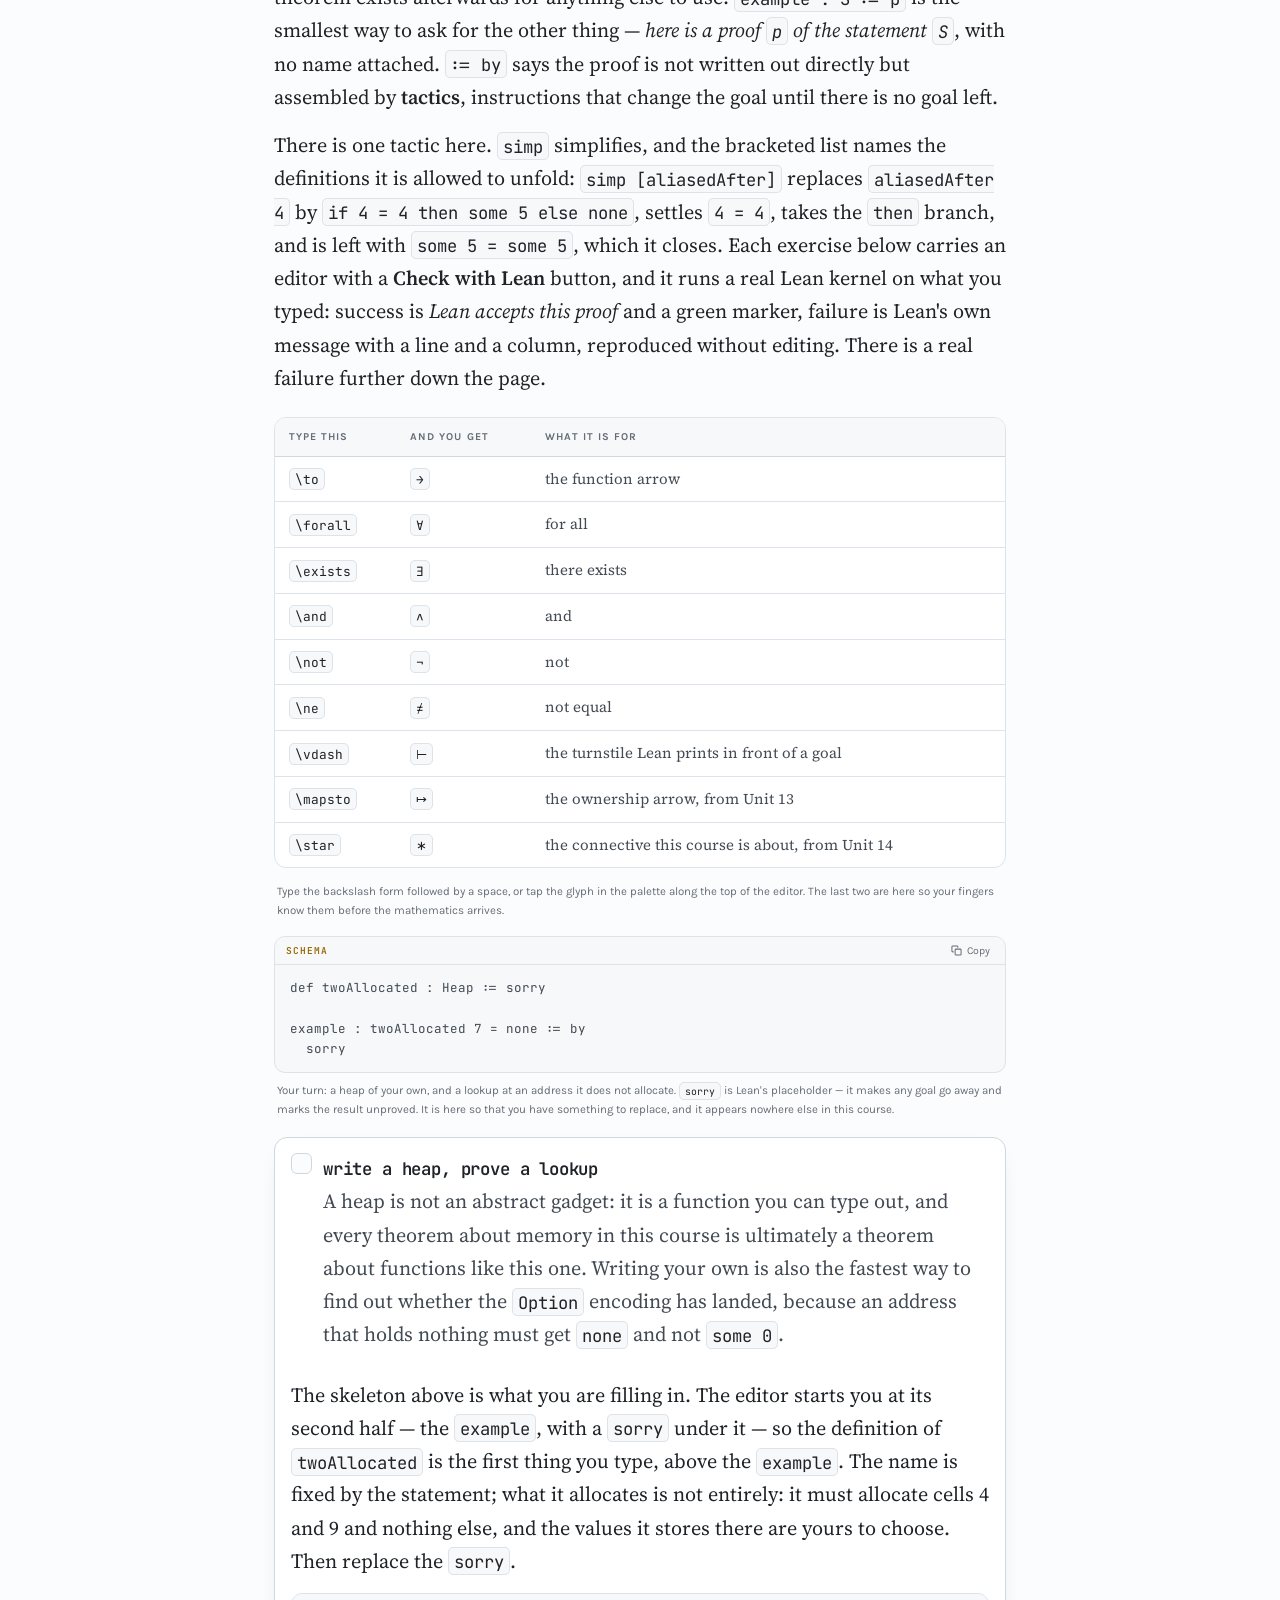
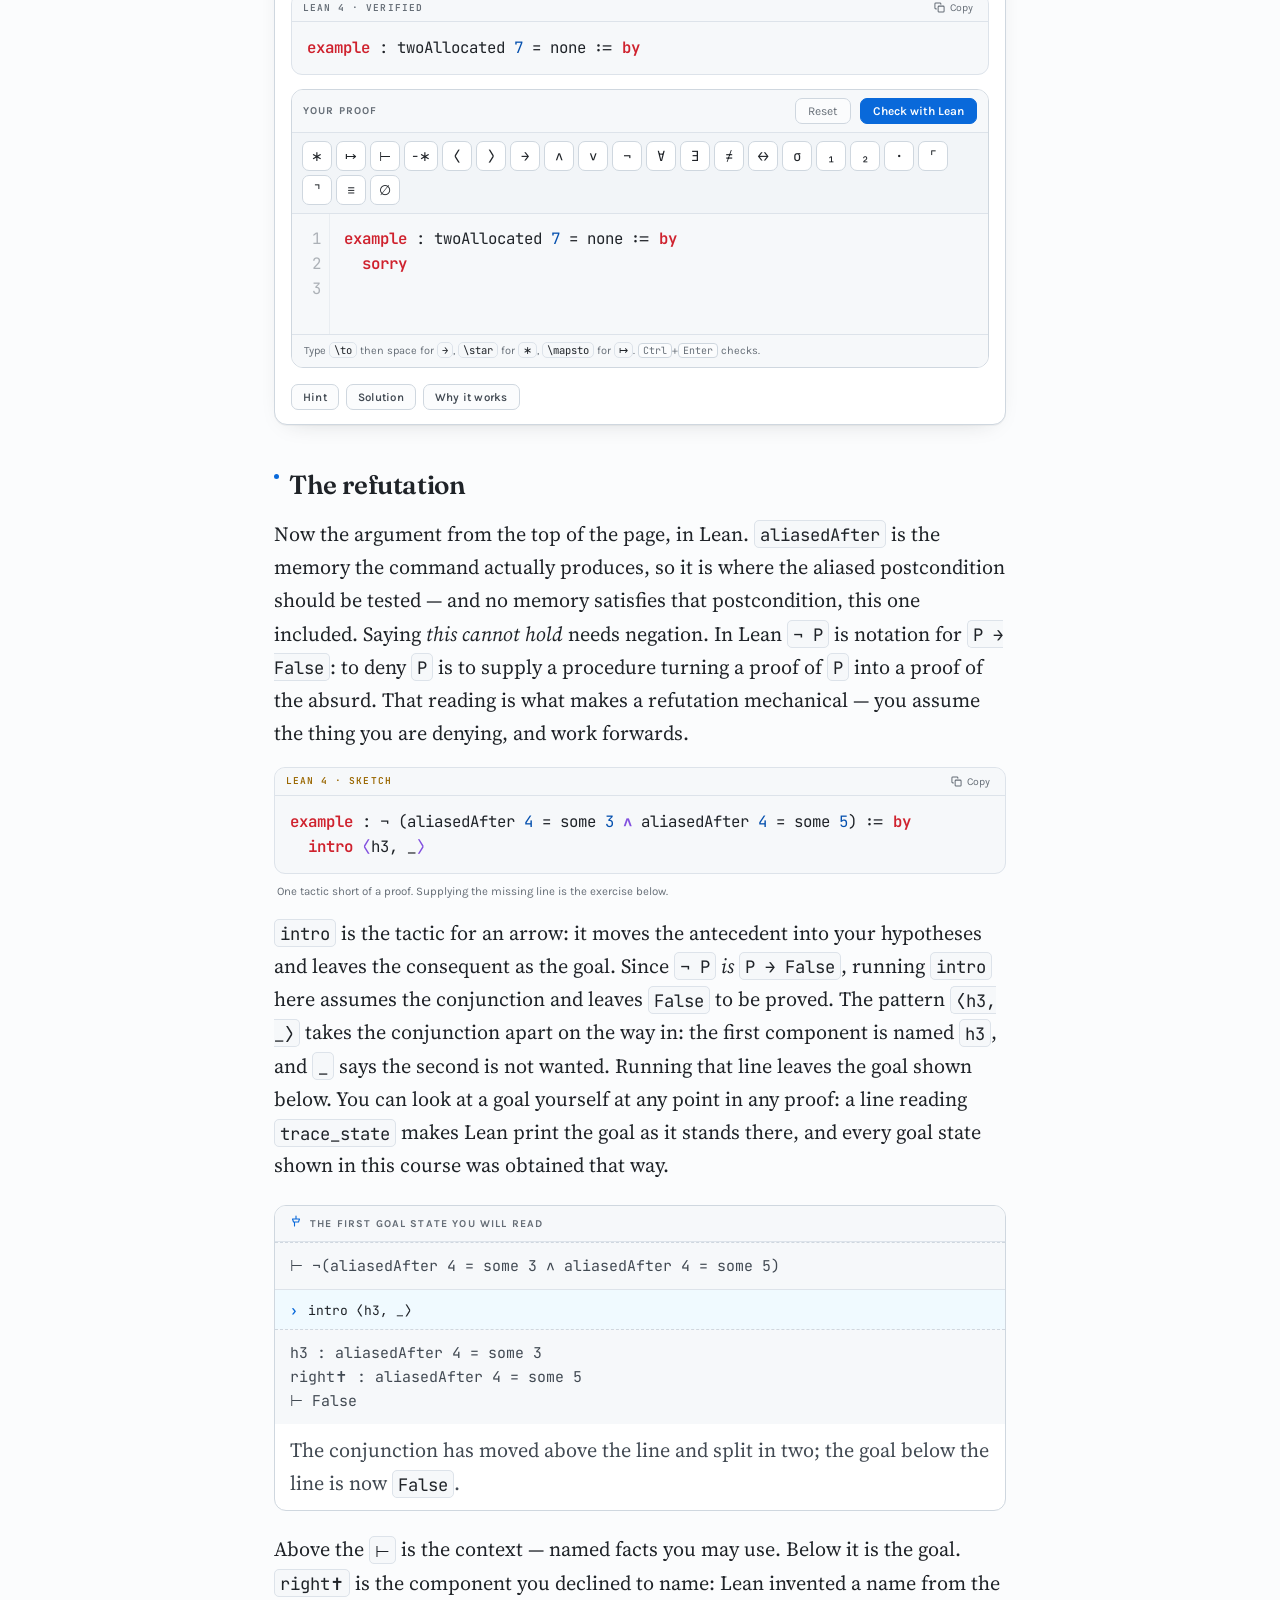
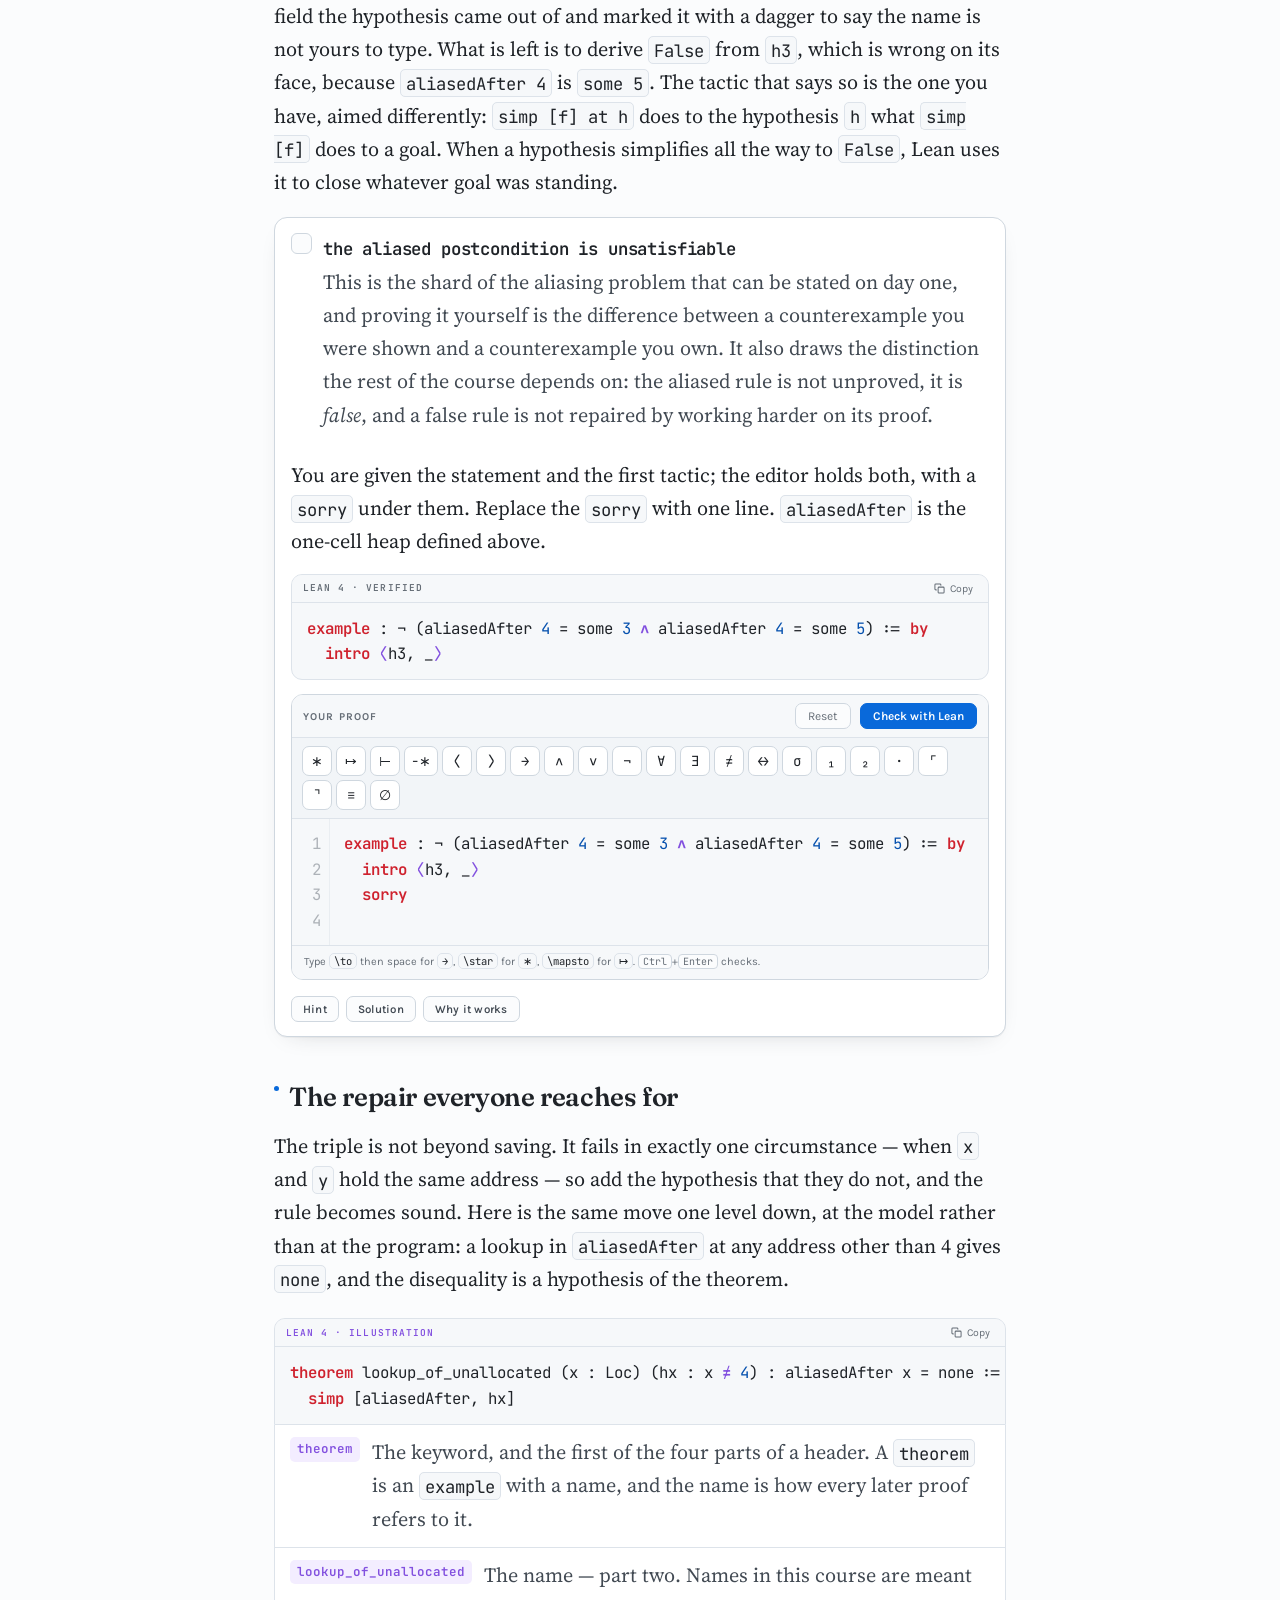
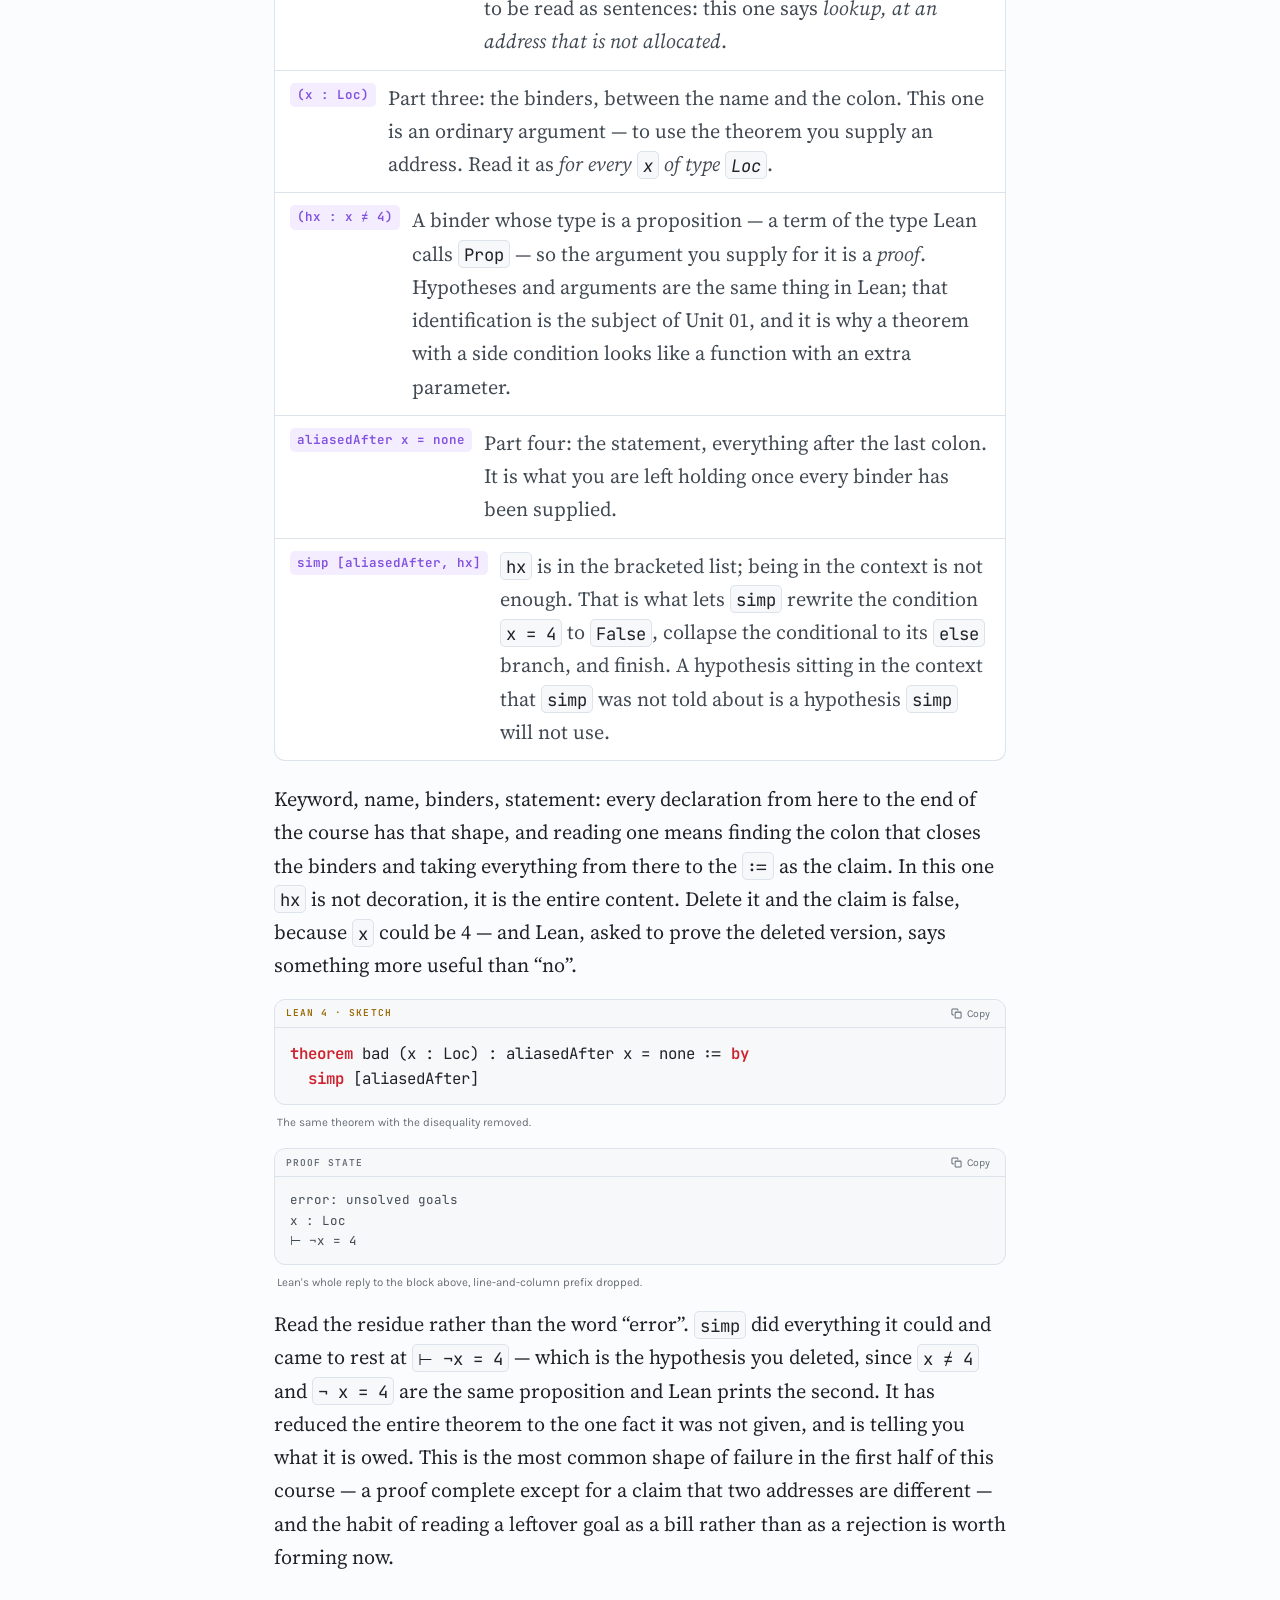
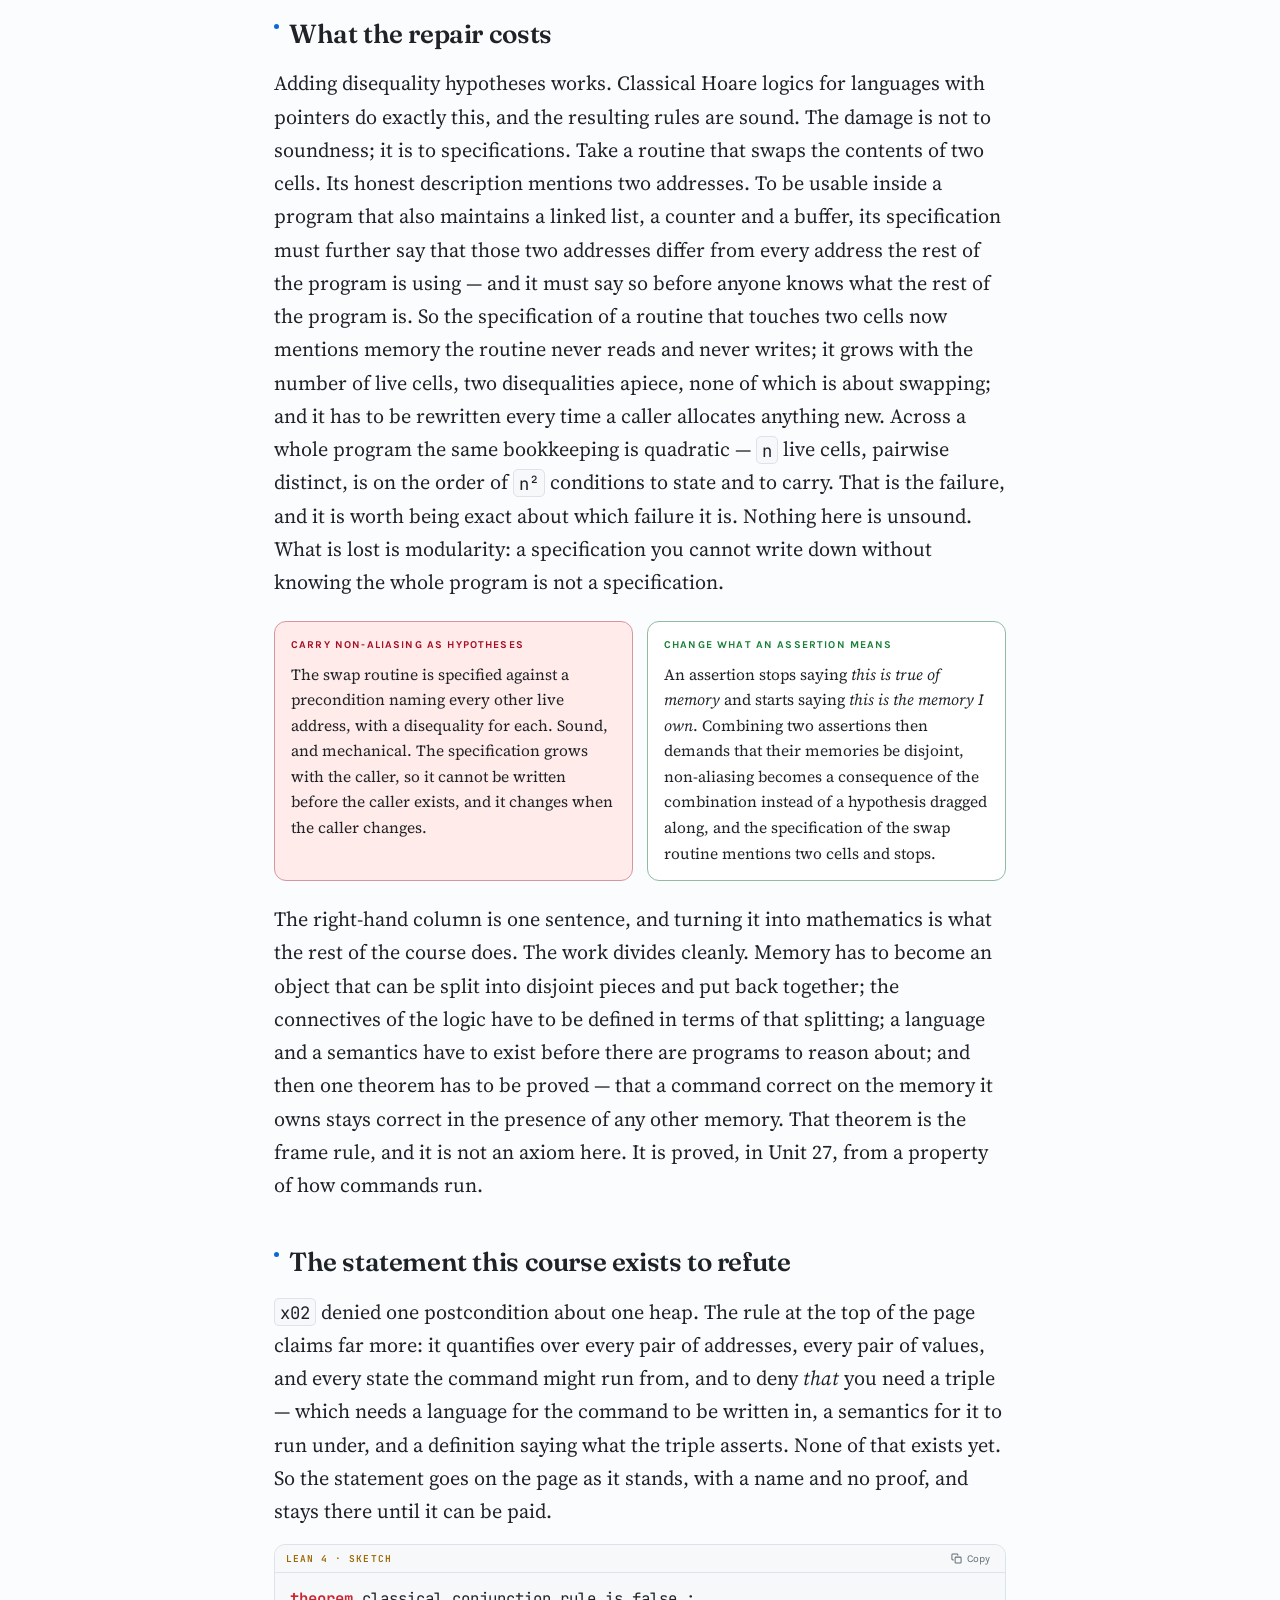
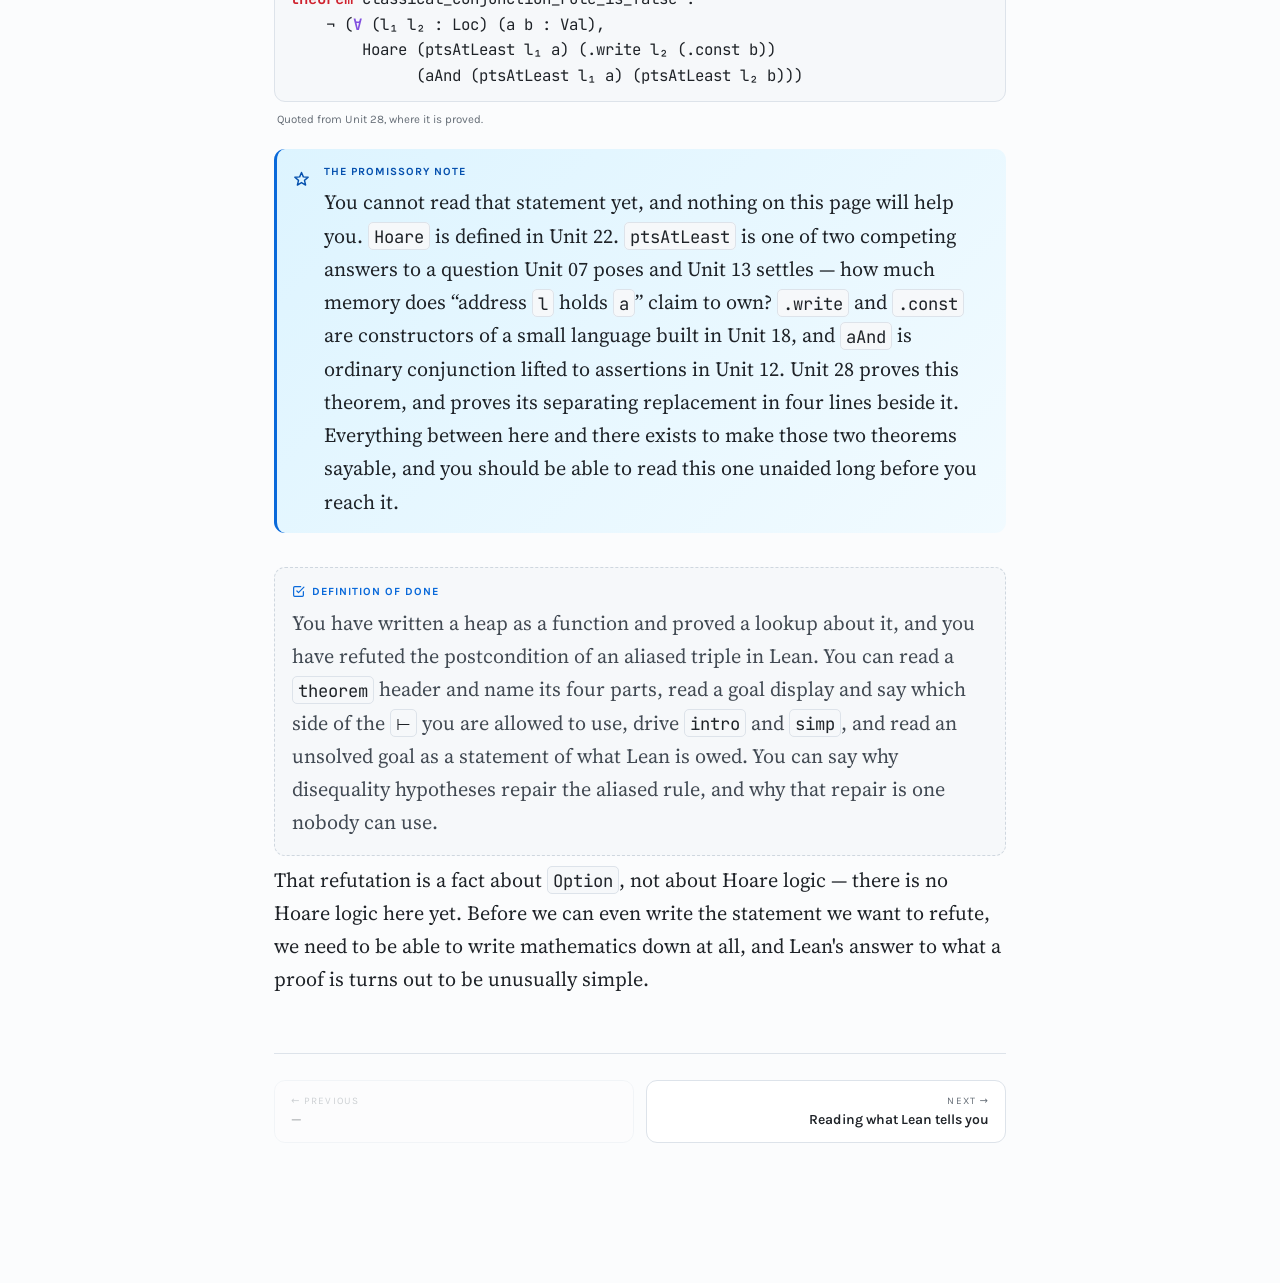
==== commit 9ebc05a1: "Wire edition 2 into the site and retire edition 1 44 chapters in the sidebar, 150 exercises, the sev" ====
--- a/site/index.html
+++ b/site/index.html
@@ -124,23 +124,50 @@
 <script src="assets/lean-runtime.js"></script>
 <script src="assets/app.js"></script>
 <script src="assets/editor.js"></script>
-<script src="content/00-overview.js"></script>
-<script src="content/01-m0.js"></script>
-<script src="content/02-m1.js"></script>
-<script src="content/03-m2.js"></script>
-<script src="content/04-m3.js"></script>
-<script src="content/05-m4.js"></script>
-<script src="content/06-m5.js"></script>
-<script src="content/07-m6.js"></script>
-<script src="content/08-m7.js"></script>
-<script src="content/09-m8.js"></script>
-<script src="content/10-m9.js"></script>
-<script src="content/11-m10.js"></script>
-<script src="content/12-m11.js"></script>
-<script src="content/13-m12.js"></script>
-<script src="content/14-m13.js"></script>
-<script src="content/15-m14.js"></script>
-<script src="content/16-ref.js"></script>
+<script src="content/00-aliasing.js"></script>
+<script src="content/01-goalstate.js"></script>
+<script src="content/02-terms.js"></script>
+<script src="content/03-compute.js"></script>
+<script src="content/04-funext.js"></script>
+<script src="content/05-update.js"></script>
+<script src="content/06-errors.js"></script>
+<script src="content/07-heap.js"></script>
+<script src="content/08-heap-laws.js"></script>
+<script src="content/09-footprint.js"></script>
+<script src="content/10-disjoint.js"></script>
+<script src="content/11-union.js"></script>
+<script src="content/12-pcm.js"></script>
+<script src="content/13-splits.js"></script>
+<script src="content/14-assertions.js"></script>
+<script src="content/15-pointsto.js"></script>
+<script src="content/16-star.js"></script>
+<script src="content/17-star-algebra.js"></script>
+<script src="content/18-star-assoc.js"></script>
+<script src="content/19-pure.js"></script>
+<script src="content/20-compare.js"></script>
+<script src="content/21-language.js"></script>
+<script src="content/22-exec.js"></script>
+<script src="content/23-induction.js"></script>
+<script src="content/24-interpreter.js"></script>
+<script src="content/25-hoare.js"></script>
+<script src="content/26-small-footprint.js"></script>
+<script src="content/27-locality.js"></script>
+<script src="content/28-local-heap.js"></script>
+<script src="content/29-local-compose.js"></script>
+<script src="content/30-frame.js"></script>
+<script src="content/31-aliasing-closed.js"></script>
+<script src="content/32-symbolic.js"></script>
+<script src="content/33-swap.js"></script>
+<script src="content/34-wp.js"></script>
+<script src="content/35-listrep.js"></script>
+<script src="content/36-lseg.js"></script>
+<script src="content/37-wand.js"></script>
+<script src="content/38-partial.js"></script>
+<script src="content/39-invariant.js"></script>
+<script src="content/40-variant.js"></script>
+<script src="content/41-beyond.js"></script>
+<script src="content/42-tactics.js"></script>
+<script src="content/43-ref.js"></script>
 <script>window.__boot && window.__boot();</script>
 <script src="assets/offline.js"></script>
 </body>
--- a/site/assets/editor.css
+++ b/site/assets/editor.css
@@ -189,6 +189,6 @@
   .rail{width:min(320px,86vw);box-shadow:var(--shadow-lg)}
   .brand{padding-right:44px}             /* keep the title clear of the × */
 }
-@media (min-width:961px){
-  .rail-scrim{display:none!important}    /* on a wide screen the rail is just there */
-}
+/* No wide-screen override for the scrim. It only ever carries `.on` when the
+   sidebar is acting as a drawer, and an !important here silently disabled
+   tap-to-close on touch devices that report a desktop-width viewport. */
--- a/site/assets/responsive.css
+++ b/site/assets/responsive.css
@@ -14,30 +14,104 @@
       380px  small phone: tighten padding
    ========================================================================== */
 
+/* ==========================================================================
+   Typography scale.
+
+   The reading column used to be a fixed 772px whatever the screen, which on a
+   1080px-wide phone left a quarter of the display empty. The fix is not simply
+   "make it wider": a longer line at the same size is harder to read, not
+   easier. Scale the type and the measure together, so the line stays around
+   70-78 characters while filling more of the glass and getting genuinely
+   bigger.
+
+   `ch` does that arithmetic for us: the measure is expressed in characters, so
+   it tracks the font size automatically. The `min(100%, …)` keeps it honest on
+   narrow screens.
+   ========================================================================== */
+body{font-size:clamp(17px, 0.5rem + 0.95vw, 23px)}
+.wrap{max-width:min(100%, 80ch)}
+/* base.css caps paragraphs at 64ch inside the wrap; the wrap itself is now the
+   measure, so a second, narrower cap just reintroduces the wasted space. */
+.wrap p,.wrap ul,.wrap ol,.ex-why,.blurb{max-width:none}
+
+/* Everything derived from the body size in em, so one knob moves the whole
+   page and the proportions never drift apart. */
+h2.title{font-size:2.25em}
+.blurb{font-size:1.06em}
+.wrap h3{font-size:1.3em}
+.wrap h4{font-size:.72em}
+blockquote,.note,.dod p,.defn,.step-b,.dl-v,.tr-note,.anat-h,.walk-h,.ex-why,.panel p{font-size:inherit}
+.cb pre{font-size:.78em}
+.tr-state{font-size:.74em}
+.ed-hl,.ed-ta,.ed-gutter{font-size:.78em}
+.ex-name{font-size:.86em}
+
+/* A touch device reporting a wide viewport is a dense phone screen being shown
+   roughly 1:1 — 1080 CSS px across six inches of glass — not a large monitor.
+   The same CSS pixel is physically minuscule there, so scale hard on vw. The
+   floor protects ordinary phones, which report ~400px and must not shrink. */
+@media (pointer:coarse){
+  body{font-size:clamp(16.5px, 2.35vw, 34px)}
+}
+
+/* ---------- the sidebar is dismissible at every width ----------
+   Below 960px base.css already turns it into an overlay drawer. Above that it
+   is a column, and the ☰ button collapses that column outright — a wide
+   viewport is not consent to spend 296px on navigation, and some phones report
+   a desktop-sized viewport, which used to leave the sidebar permanently open
+   with no way to shift it. */
+.railToggle{display:inline-flex}
+
+@media (min-width:961px){
+  .app[data-rail="closed"]{grid-template-columns:minmax(0,1fr)}
+  .app[data-rail="closed"] .rail{display:none}
+}
+
+/* A touch device should get the drawer even when it reports a wide viewport.
+   Some Android phones do exactly that at larger display-size settings, and a
+   permanent 296px column on a phone is not a layout anyone asked for. Written
+   after the rules above so it wins where it applies; on a browser that does not
+   understand `pointer`, nothing here matches and the width rules still stand. */
+@media (pointer:coarse) and (min-width:961px) and (max-width:1400px){
+  .app,
+  .app[data-rail="open"],
+  .app[data-rail="closed"]{grid-template-columns:minmax(0,1fr)}
+  .rail{
+    position:fixed;top:0;z-index:60;height:100vh;
+    width:min(320px,86vw);transform:translateX(-100%);transition:transform .25s;
+    box-shadow:var(--shadow-lg)
+  }
+  .app[data-rail="closed"] .rail,
+  .app[data-rail="open"] .rail{display:block}
+  .rail.on{transform:none}
+  .rail-close{display:block}
+  .rail-scrim{display:none}
+  .rail-scrim.on{display:block}
+  .wrap{padding:26px 30px 120px}
+}
+
 /* ---------- large tablet / small laptop ----------
    Only while the rail is still a real column. Below 960px base.css switches
    the grid to a single track and makes the rail position:fixed — restating a
    two-column grid here would leave `.main` sitting in a 264px track with the
    rest of the screen empty. */
 @media (min-width:961px) and (max-width:1100px){
+  .app[data-rail="open"],
+  .app:not([data-rail]){grid-template-columns:264px minmax(0,1fr)}
   .wrap{padding-left:26px;padding-right:26px}
   .rail{width:264px}
-  .app{grid-template-columns:264px minmax(0,1fr)}
 }
 
 /* ---------- tablet ---------- */
 @media (max-width:960px){
-  /* the rail is a drawer here, so the column is the whole screen: let the
-     measure grow a little rather than leaving a narrow ribbon of text */
-  .wrap{max-width:820px;padding:26px 30px 120px}
-  h2.title{font-size:clamp(28px,5.2vw,38px)}
-  .blurb{font-size:17px}
+  /* the rail is a drawer here, so the column is the whole screen; the measure
+     comes from the ch-based scale above */
+  .wrap{padding:26px 30px 120px}
 }
 
 /* ---------- tablet portrait ---------- */
 @media (max-width:760px){
   .wrap{padding:22px 22px 110px}
-  .wrap p,.wrap ul,.wrap ol{max-width:none}   /* 64ch is narrower than the screen */
   .lead{margin-bottom:24px}
   .rule{margin:24px 0 4px}
   .wrap h3{margin-top:32px}
@@ -45,7 +119,6 @@
 
 /* ---------- phone ---------- */
 @media (max-width:560px){
-  body{font-size:16.5px}
   .wrap{padding:18px 16px 100px}
 
   /* toolbar: the breadcrumb tells you where you are, so it gets the room.
@@ -58,17 +131,15 @@
   .lean-pill::before{width:8px;height:8px}   /* just the status dot */
 
   /* headings and prose */
-  h2.title{font-size:clamp(25px,7vw,32px)}
-  .blurb{font-size:16px}
-  .wrap h3{font-size:20px;padding-left:13px;margin-top:28px}
-  blockquote{padding:13px 15px;font-size:16px}
+  .wrap h3{padding-left:13px;margin-top:28px}
+  blockquote{padding:13px 15px}
 
   /* blocks: less inner padding, the screen is the scarce thing */
   .note,.dod,.defn,.orient-col,.orient-pay{padding-left:14px;padding-right:14px}
   .step{padding:12px 13px;gap:11px}
   .steps-t,.trace-t,.walk-t{padding-left:13px;padding-right:13px}
   .tr-tac,.tr-state,.tr-note,.tr-done,.anat-p{padding-left:13px;padding-right:13px}
-  .cb pre{padding:11px 13px;font-size:12.5px}
+  .cb pre{padding:11px 13px}
   .toc{padding:12px 13px}
 
   /* the anatomy chip and its text stack rather than fighting for width */
@@ -90,8 +161,8 @@
   .ed-pal{padding:7px 8px;gap:5px}
   .sym{min-width:34px;height:34px;font-size:15px}   /* thumbs, not cursors */
   .ed-btn{padding:7px 11px}
-  .ed-gutter{padding-left:9px;padding-right:6px;min-width:32px;font-size:12px}
-  .ed-hl,.ed-ta{padding:11px;font-size:12.5px}
+  .ed-gutter{padding-left:9px;padding-right:6px;min-width:32px}
+  .ed-hl,.ed-ta{padding:11px}
   .ed-hintbar{font-size:10.5px;padding:7px 10px}
 
   /* drawers and dialogs get the full screen */
